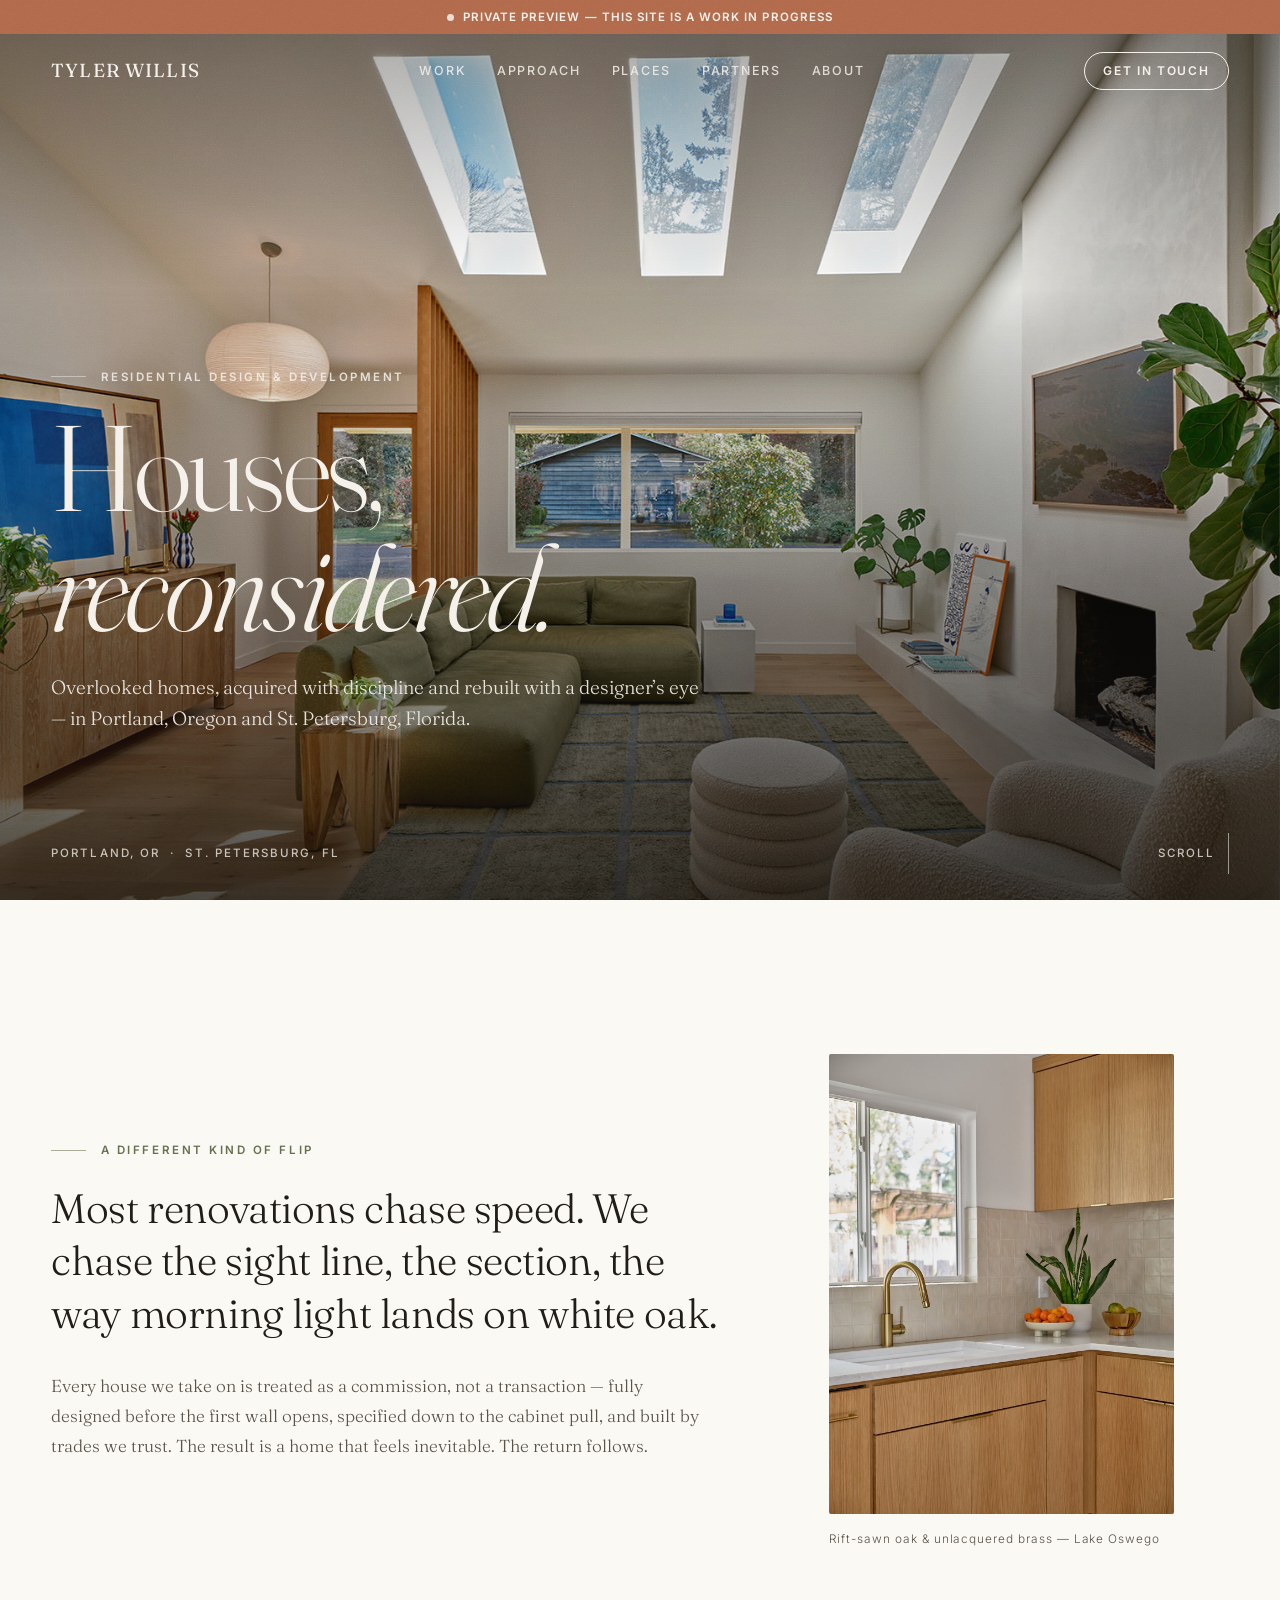
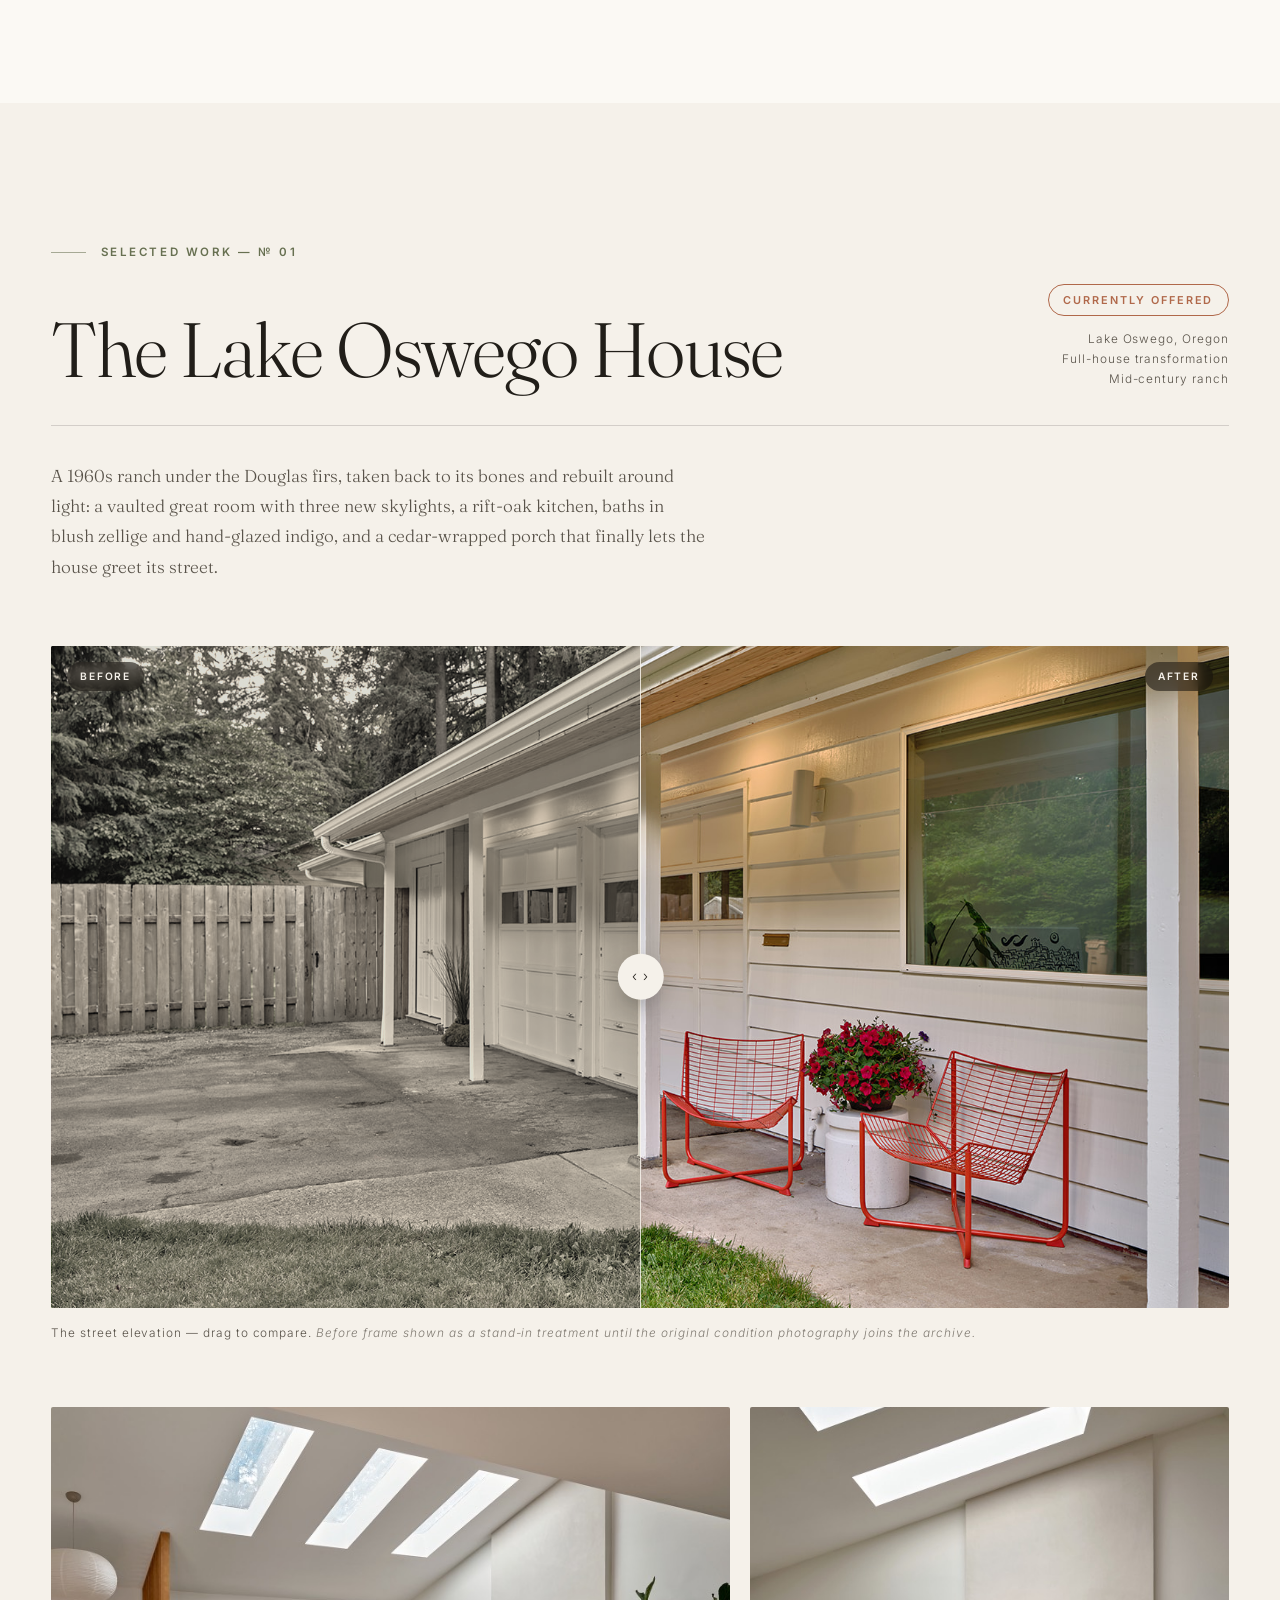
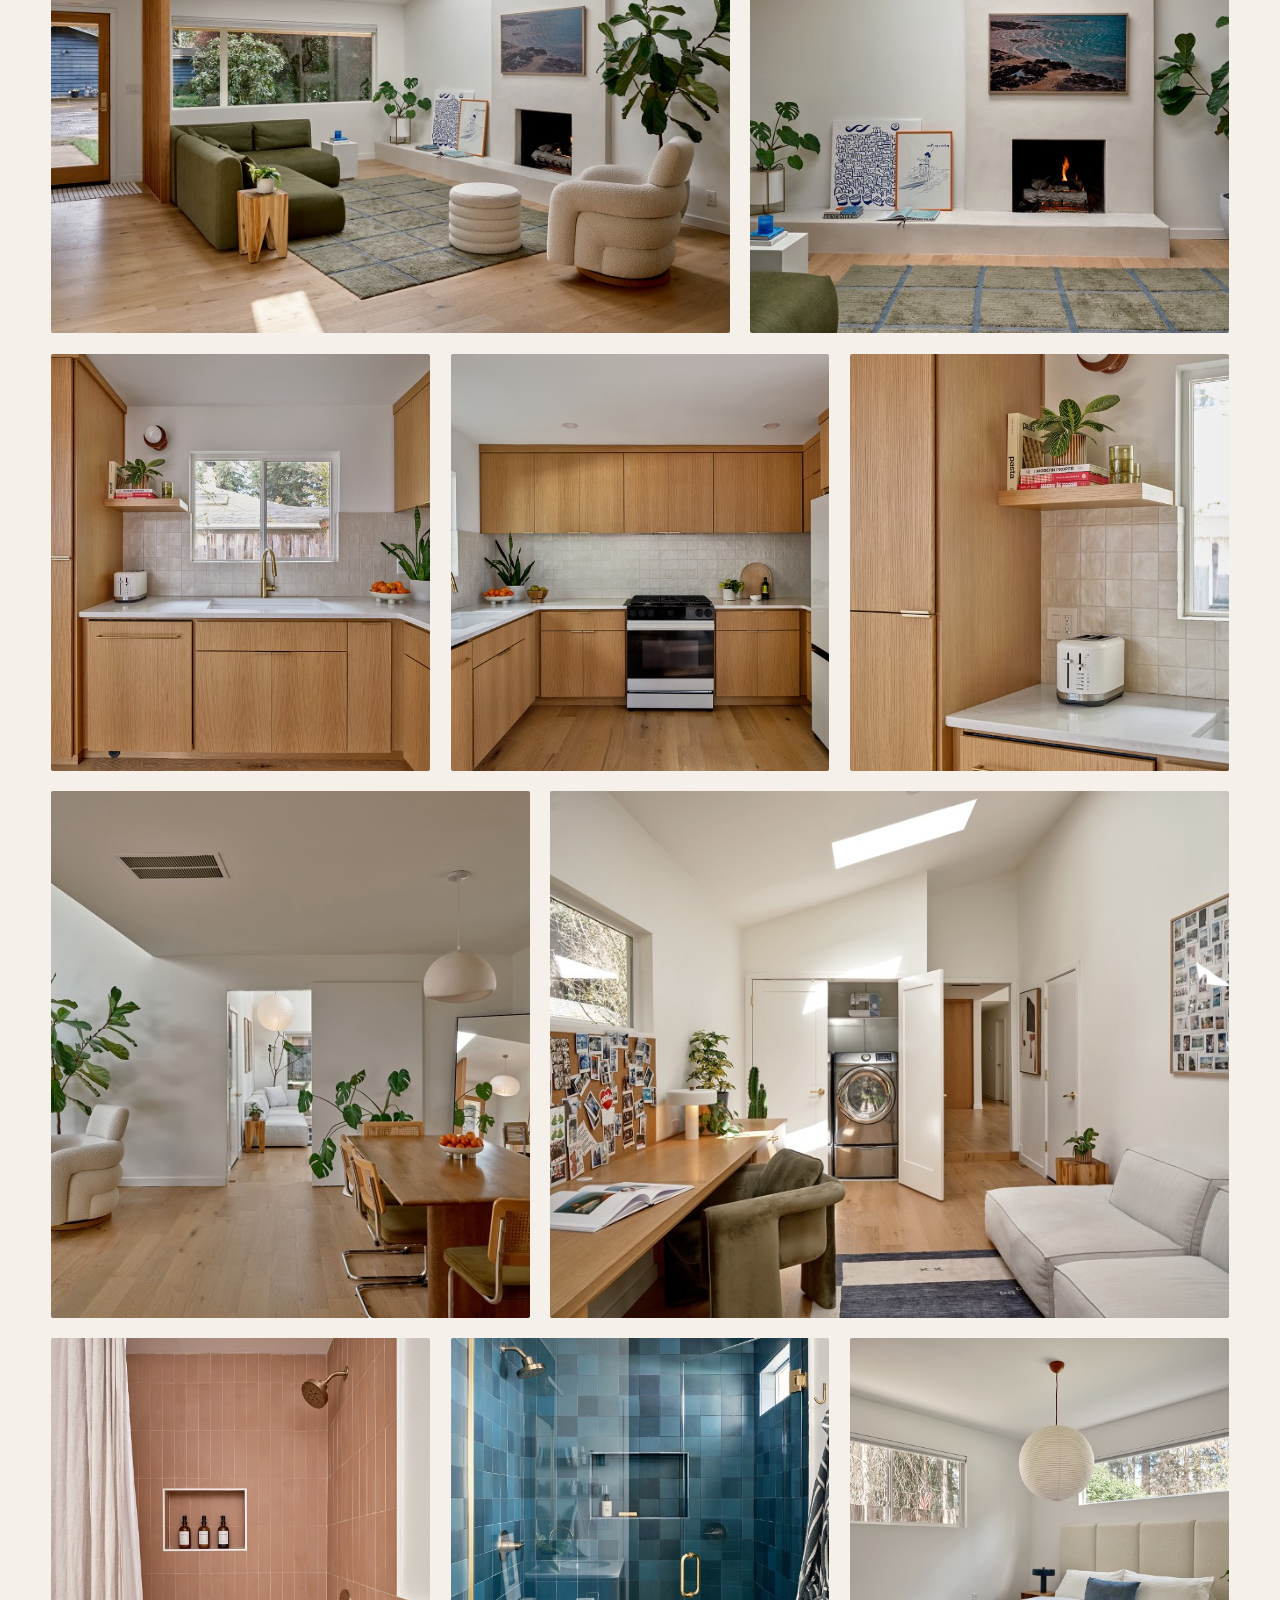
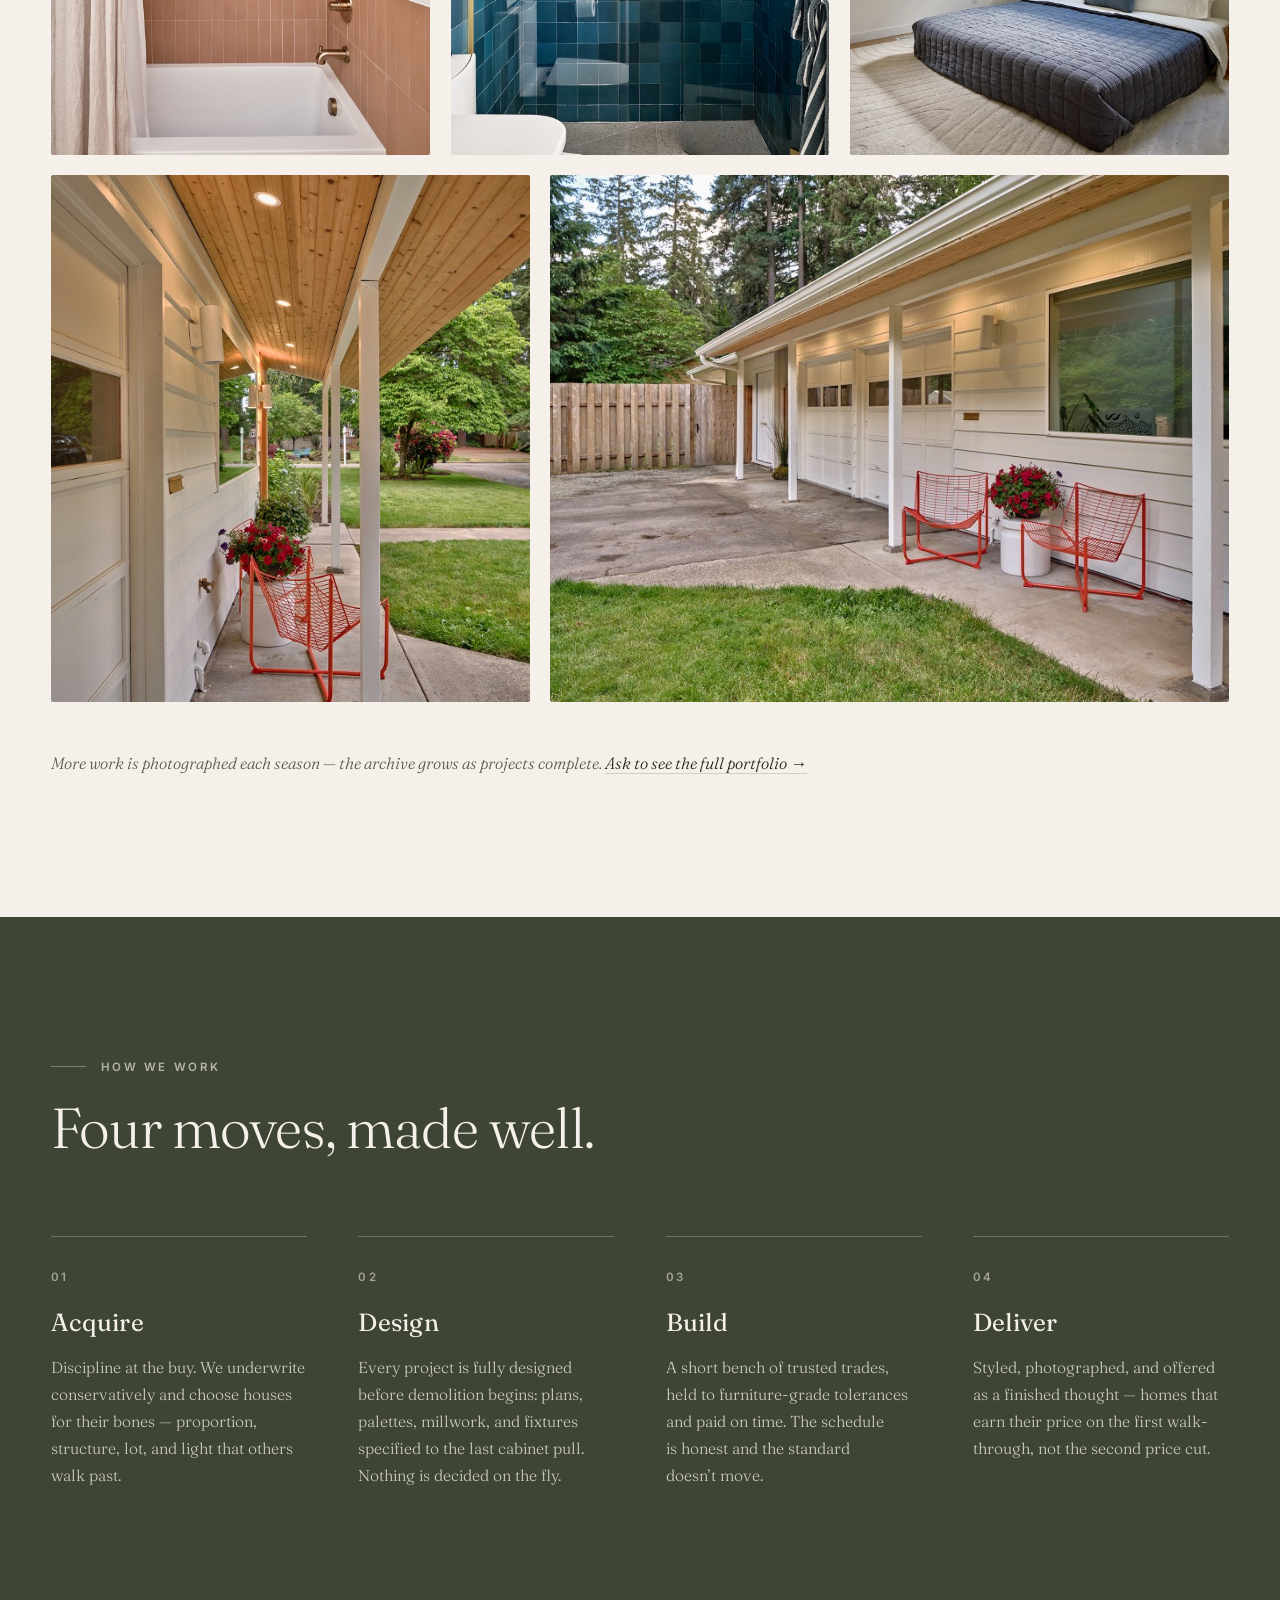
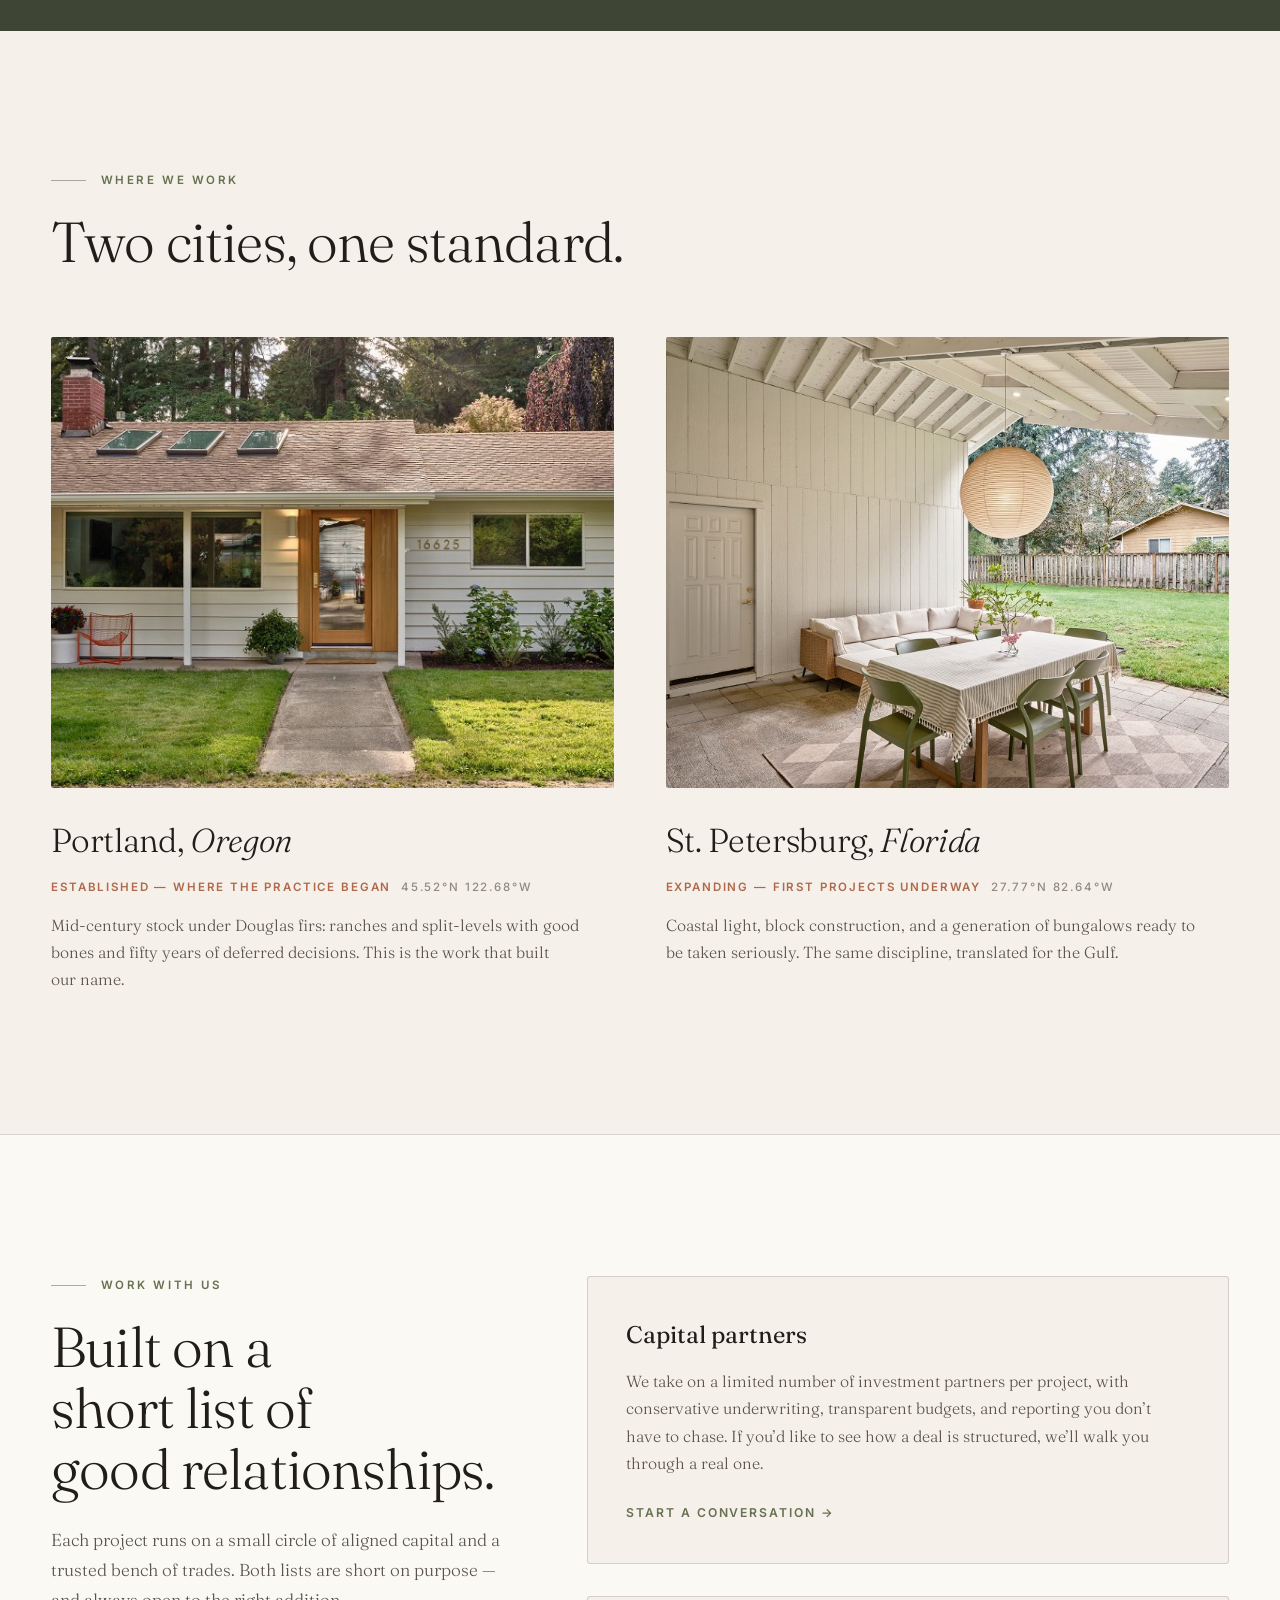
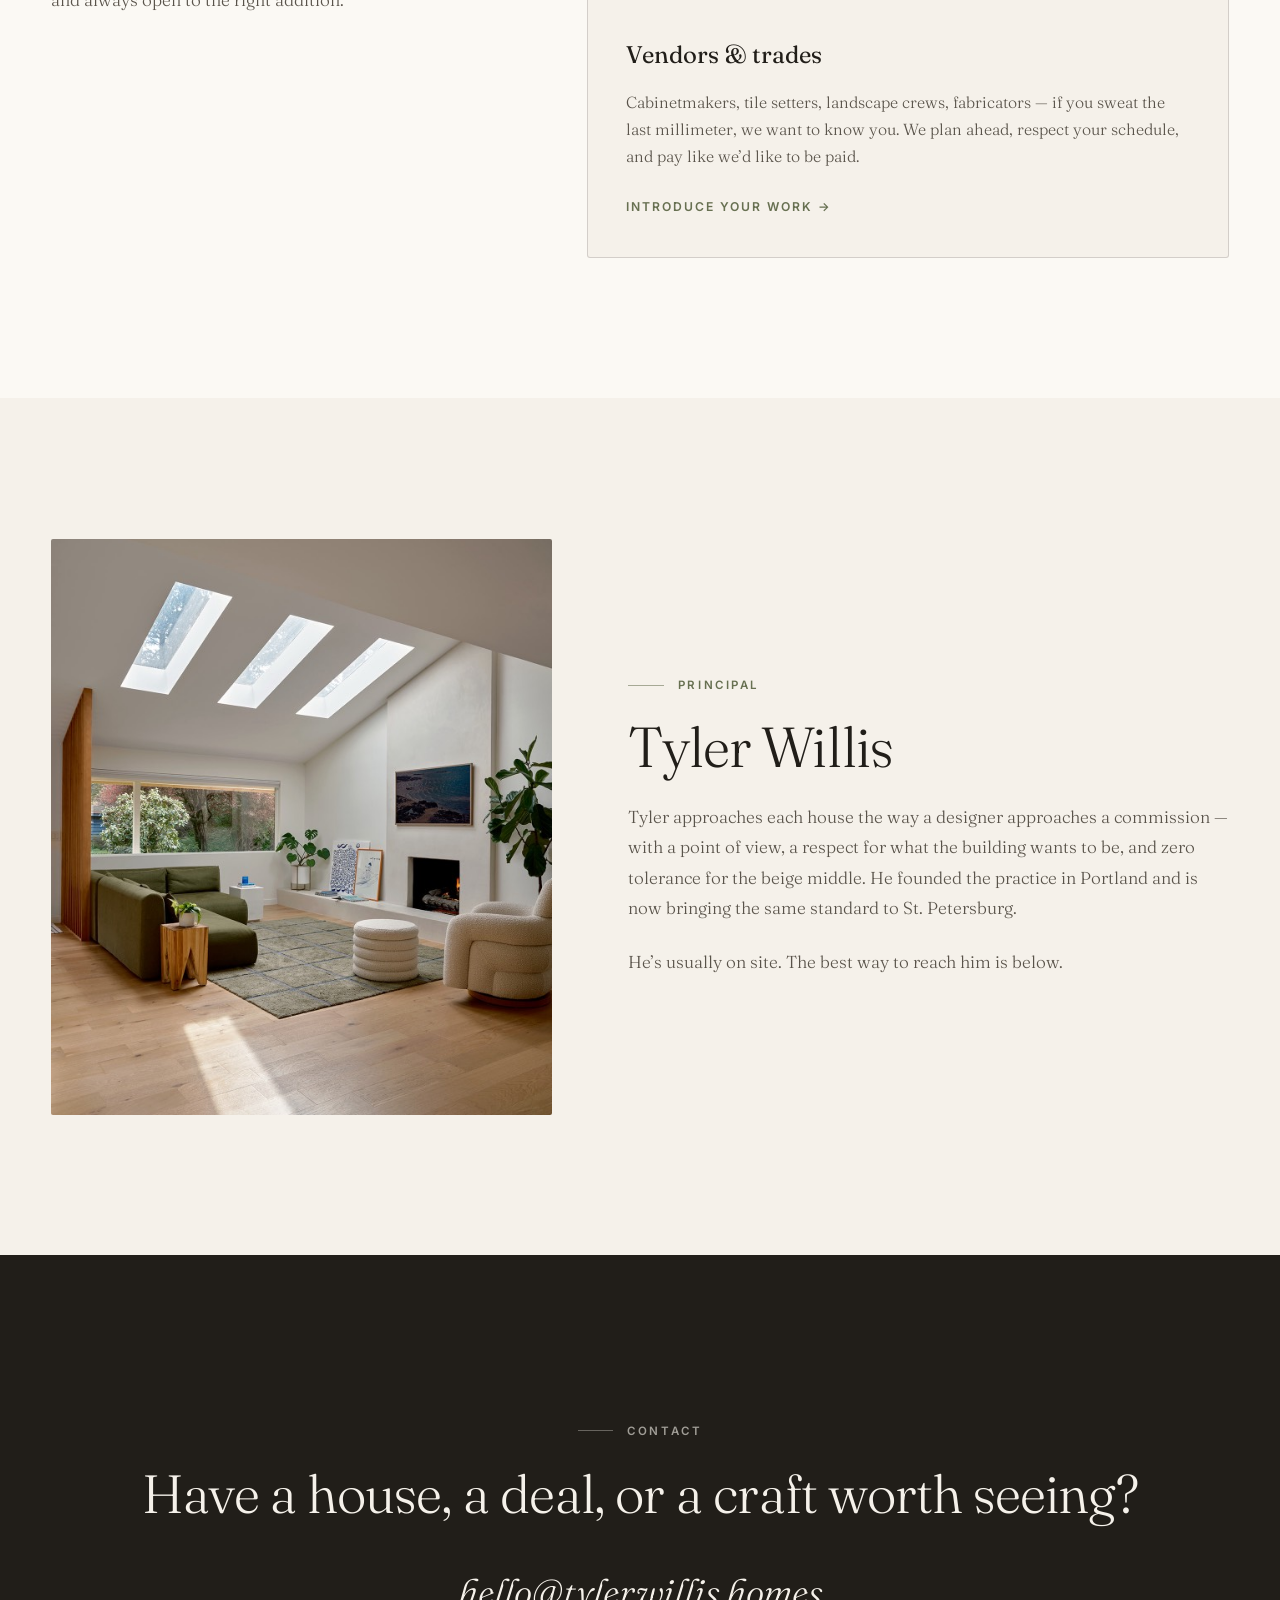
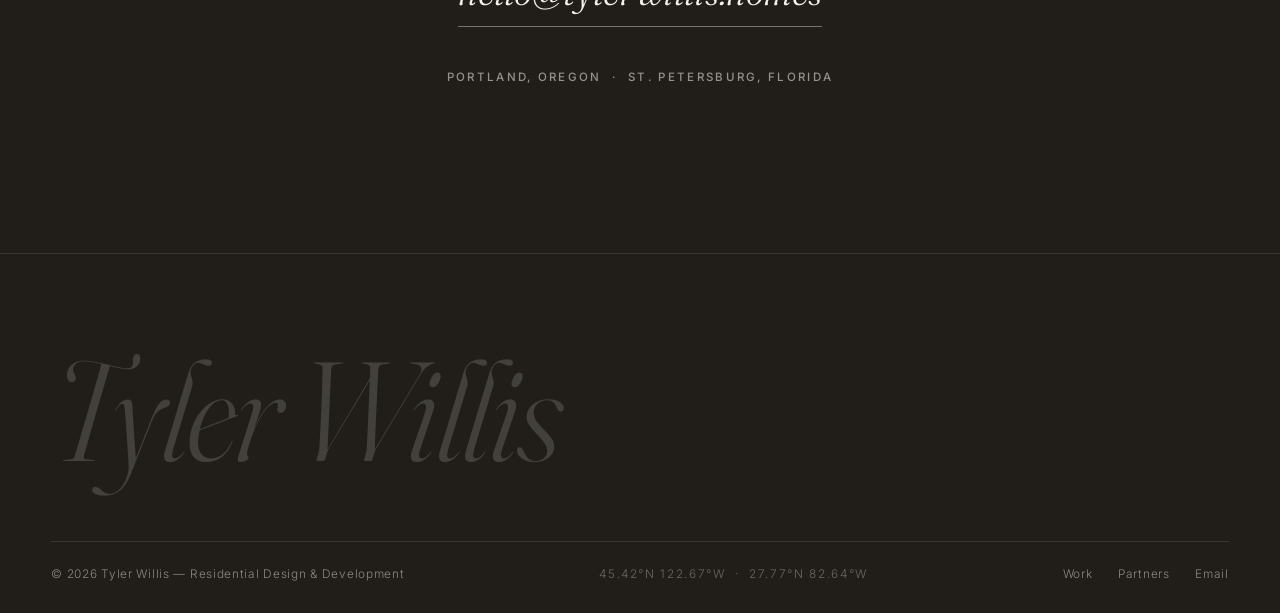
==== index.html @ f2b6f691 "Add work-in-progress ribbon to the top of the site - Slim fixed ribbon in the site's terracotta/crea" ====
<!doctype html>
<html lang="en">
<head>
<meta charset="utf-8">
<meta name="viewport" content="width=device-width, initial-scale=1">
<!-- Work in progress: keep this site out of search engines until launch. Remove this line to allow indexing. -->
<meta name="robots" content="noindex, nofollow">
<title>Tyler Willis — Residential Design &amp; Development · Portland &amp; St. Petersburg</title>
<meta name="description" content="Tyler Willis acquires overlooked houses and returns them to the market as considered, design-led homes. Portland, Oregon and St. Petersburg, Florida.">
<meta property="og:title" content="Tyler Willis — Residential Design & Development">
<meta property="og:description" content="Design-led residential redevelopment in Portland, Oregon and St. Petersburg, Florida.">
<meta property="og:image" content="assets/img/web/living-skylights-1600.jpg">
<link rel="icon" type="image/svg+xml" href="assets/favicon.svg">
<link rel="preconnect" href="https://fonts.googleapis.com">
<link rel="preconnect" href="https://fonts.gstatic.com" crossorigin>
<link href="https://fonts.googleapis.com/css2?family=Fraunces:ital,opsz,wght@0,9..144,300;0,9..144,400;0,9..144,500;1,9..144,300;1,9..144,400&family=Inter:wght@400;500;600&display=swap" rel="stylesheet">
<link rel="stylesheet" href="css/styles.css">
<script type="application/ld+json">
{
  "@context": "https://schema.org",
  "@type": "ProfessionalService",
  "name": "Tyler Willis — Residential Design & Development",
  "description": "Design-led residential redevelopment. Overlooked houses acquired with discipline and rebuilt with a designer’s eye.",
  "founder": { "@type": "Person", "name": "Tyler Willis" },
  "areaServed": [
    { "@type": "City", "name": "Portland", "address": { "@type": "PostalAddress", "addressRegion": "OR" } },
    { "@type": "City", "name": "St. Petersburg", "address": { "@type": "PostalAddress", "addressRegion": "FL" } }
  ]
}
</script>
</head>
<body>

<!-- Work-in-progress ribbon. Remove this <div> (and the .wip-bar rules in css/styles.css) at launch. -->
<div class="wip-bar" role="status">
  <span class="wip-dot" aria-hidden="true"></span>
  <span>Private preview — this site is a work in progress</span>
</div>

<header class="nav" id="nav">
  <a class="nav-brand" href="#top">Tyler&nbsp;Willis</a>
  <nav class="nav-links" aria-label="Primary">
    <a href="#work">Work</a>
    <a href="#approach">Approach</a>
    <a href="#places">Places</a>
    <a href="#partners">Partners</a>
    <a href="#about">About</a>
  </nav>
  <a class="nav-cta" href="#contact">Get in touch</a>
</header>

<main id="top">

  <!-- ============ HERO ============ -->
  <section class="hero">
    <img class="hero-img" src="assets/img/web/living-skylights-1600.jpg" alt="Sunlit living room with vaulted ceiling, three skylights and an olive sectional — the Lake Oswego House" fetchpriority="high">
    <div class="hero-scrim"></div>
    <div class="hero-content">
      <p class="kicker light">Residential design &amp; development</p>
      <h1>Houses,<br><em>reconsidered.</em></h1>
      <p class="hero-sub">Overlooked homes, acquired with discipline and rebuilt with a designer’s eye — in Portland, Oregon and St.&nbsp;Petersburg, Florida.</p>
    </div>
    <div class="hero-foot">
      <span>Portland, OR&nbsp;&nbsp;·&nbsp;&nbsp;St. Petersburg, FL</span>
      <a class="scroll-cue" href="#manifesto" aria-label="Scroll to introduction">Scroll<span class="cue-line" aria-hidden="true"></span></a>
    </div>
  </section>

  <!-- ============ MANIFESTO ============ -->
  <section class="manifesto" id="manifesto">
    <div class="manifesto-grid">
      <div class="manifesto-copy reveal">
        <p class="kicker">A different kind of flip</p>
        <h2 class="statement">Most renovations chase speed. We chase the sight&nbsp;line, the section, the way morning light lands on white&nbsp;oak.</h2>
        <p class="body-copy">Every house we take on is treated as a commission, not a transaction — fully designed before the first wall opens, specified down to the cabinet pull, and built by trades we trust. The result is a home that feels inevitable. The return follows.</p>
      </div>
      <figure class="manifesto-fig reveal delay-1">
        <img src="assets/img/web/kitchen-faucet-800.jpg"
             srcset="assets/img/web/kitchen-faucet-800.jpg 800w, assets/img/web/kitchen-faucet-1600.jpg 1200w"
             sizes="(max-width: 760px) 92vw, 36vw"
             alt="Brushed brass faucet over a quartz sink, rift-sawn white oak cabinetry" loading="lazy">
        <figcaption>Rift-sawn oak &amp; unlacquered brass — Lake Oswego</figcaption>
      </figure>
    </div>
  </section>

  <!-- ============ FEATURED WORK ============ -->
  <section class="work" id="work">
    <div class="work-head reveal">
      <p class="kicker">Selected work — №&nbsp;01</p>
      <div class="work-title-row">
        <h2 class="work-title">The Lake&nbsp;Oswego House</h2>
        <div class="work-meta">
          <span class="badge">Currently offered</span>
          <p>Lake Oswego, Oregon<br>Full-house transformation<br>Mid-century ranch</p>
        </div>
      </div>
      <p class="work-intro body-copy">A 1960s ranch under the Douglas firs, taken back to its bones and rebuilt around light: a vaulted great room with three new skylights, a rift-oak kitchen, baths in blush zellige and hand-glazed indigo, and a cedar-wrapped porch that finally lets the house greet its street.</p>
    </div>

    <!-- Before / after -->
    <figure class="ba ba-placeholder reveal" id="transformation">
      <div class="ba-frame" role="slider" tabindex="0" aria-label="Before and after comparison — drag or use arrow keys" aria-valuemin="0" aria-valuemax="100" aria-valuenow="50">
        <img class="ba-after" src="assets/img/web/exterior-porch-1600.jpg" alt="After: renovated street elevation with deep porch, cedar entry and new landscaping" width="1600" height="1200" loading="lazy">
        <div class="ba-before">
          <img src="assets/img/web/exterior-porch-1600.jpg" alt="Before: original condition of the same elevation (placeholder treatment)" width="1600" height="1200" loading="lazy">
        </div>
        <span class="ba-tag ba-tag-before" aria-hidden="true">Before</span>
        <span class="ba-tag ba-tag-after" aria-hidden="true">After</span>
        <div class="ba-handle" aria-hidden="true"><span class="ba-knob">‹&nbsp;›</span></div>
      </div>
      <figcaption class="ba-cap">The street elevation — drag to compare. <em>Before frame shown as a stand-in treatment until the original condition photography joins the archive.</em></figcaption>
    </figure>

    <div class="gallery">
      <figure class="g-item span-7 reveal" data-full="assets/img/web/living-entry-1600.jpg">
        <img src="assets/img/web/living-entry-800.jpg" srcset="assets/img/web/living-entry-800.jpg 800w, assets/img/web/living-entry-1600.jpg 1600w" sizes="(max-width:760px) 92vw, 58vw" alt="Great room with vaulted skylit ceiling, olive sectional and wood-slat partition" loading="lazy">
        <figcaption>Great room — three skylights cut into the south slope</figcaption>
      </figure>
      <figure class="g-item span-5 reveal delay-1" data-full="assets/img/web/fireplace-1600.jpg">
        <img src="assets/img/web/fireplace-800.jpg" srcset="assets/img/web/fireplace-800.jpg 800w, assets/img/web/fireplace-1600.jpg 1600w" sizes="(max-width:760px) 92vw, 40vw" alt="Minimal plaster fireplace with a lit fire beneath twin skylights" loading="lazy">
        <figcaption>Plaster fireplace, honed &amp; lime-washed</figcaption>
      </figure>
      <figure class="g-item span-4 reveal" data-full="assets/img/web/kitchen-window-1600.jpg">
        <img src="assets/img/web/kitchen-window-800.jpg" srcset="assets/img/web/kitchen-window-800.jpg 800w, assets/img/web/kitchen-window-1600.jpg 1600w" sizes="(max-width:760px) 92vw, 32vw" alt="Kitchen sink window with handmade ceramic tile backsplash" loading="lazy">
        <figcaption>Handmade ceramic backsplash at the sink</figcaption>
      </figure>
      <figure class="g-item span-4 reveal delay-1" data-full="assets/img/web/kitchen-wide-1600.jpg">
        <img src="assets/img/web/kitchen-wide-800.jpg" srcset="assets/img/web/kitchen-wide-800.jpg 800w, assets/img/web/kitchen-wide-1600.jpg 1600w" sizes="(max-width:760px) 92vw, 32vw" alt="White-oak kitchen with integrated appliances" loading="lazy">
        <figcaption>Rift-sawn white oak, integrated appliances</figcaption>
      </figure>
      <figure class="g-item span-4 reveal delay-2" data-full="assets/img/web/kitchen-shelf-1600.jpg">
        <img src="assets/img/web/kitchen-shelf-800.jpg" srcset="assets/img/web/kitchen-shelf-800.jpg 800w, assets/img/web/kitchen-shelf-1600.jpg 1600w" sizes="(max-width:760px) 92vw, 32vw" alt="Open oak shelf styled with ceramics and greenery" loading="lazy">
        <figcaption>Open shelving, styled for the offer</figcaption>
      </figure>
      <figure class="g-item span-5 reveal" data-full="assets/img/web/dining-1600.jpg">
        <img src="assets/img/web/dining-800.jpg" srcset="assets/img/web/dining-800.jpg 800w, assets/img/web/dining-1600.jpg 1600w" sizes="(max-width:760px) 92vw, 40vw" alt="Dining area in warm oak beside a picture window" loading="lazy">
        <figcaption>Dining room in warm oak</figcaption>
      </figure>
      <figure class="g-item span-7 reveal delay-1" data-full="assets/img/web/living-credenza-1600.jpg">
        <img src="assets/img/web/living-credenza-800.jpg" srcset="assets/img/web/living-credenza-800.jpg 800w, assets/img/web/living-credenza-1600.jpg 1600w" sizes="(max-width:760px) 92vw, 58vw" alt="Living room with oak credenza, paper lantern and skylights" loading="lazy">
        <figcaption>Living room, looking toward the entry</figcaption>
      </figure>
      <figure class="g-item span-4 reveal" data-full="assets/img/web/bath-terracotta-1600.jpg">
        <img src="assets/img/web/bath-terracotta-800.jpg" srcset="assets/img/web/bath-terracotta-800.jpg 800w, assets/img/web/bath-terracotta-1600.jpg 1600w" sizes="(max-width:760px) 92vw, 32vw" alt="Bathroom in blush terracotta zellige with a recessed niche" loading="lazy">
        <figcaption>Primary bath — blush zellige</figcaption>
      </figure>
      <figure class="g-item span-4 reveal delay-1" data-full="assets/img/web/shower-indigo-1600.jpg">
        <img src="assets/img/web/shower-indigo-800.jpg" srcset="assets/img/web/shower-indigo-800.jpg 800w, assets/img/web/shower-indigo-1600.jpg 1600w" sizes="(max-width:760px) 92vw, 32vw" alt="Walk-in shower in hand-glazed indigo tile with brass fittings" loading="lazy">
        <figcaption>Guest bath — hand-glazed indigo, brass fittings</figcaption>
      </figure>
      <figure class="g-item span-4 reveal delay-2" data-full="assets/img/web/bedroom-1600.jpg">
        <img src="assets/img/web/bedroom-800.jpg" srcset="assets/img/web/bedroom-800.jpg 800w, assets/img/web/bedroom-1600.jpg 1600w" sizes="(max-width:760px) 92vw, 32vw" alt="Calm primary bedroom with low platform bed" loading="lazy">
        <figcaption>Primary bedroom</figcaption>
      </figure>
      <figure class="g-item span-5 reveal" data-full="assets/img/web/porch-cedar-1600.jpg">
        <img src="assets/img/web/porch-cedar-800.jpg" srcset="assets/img/web/porch-cedar-800.jpg 800w, assets/img/web/porch-cedar-1600.jpg 1600w" sizes="(max-width:760px) 92vw, 40vw" alt="Cedar-clad porch ceiling at the entry" loading="lazy">
        <figcaption>Cedar-wrapped entry porch</figcaption>
      </figure>
      <figure class="g-item span-7 reveal delay-1" data-full="assets/img/web/exterior-porch-1600.jpg">
        <img src="assets/img/web/exterior-porch-800.jpg" srcset="assets/img/web/exterior-porch-800.jpg 800w, assets/img/web/exterior-porch-1600.jpg 1600w" sizes="(max-width:760px) 92vw, 58vw" alt="Renovated ranch exterior with deep porch and new landscaping" loading="lazy">
        <figcaption>The street elevation, finished</figcaption>
      </figure>
    </div>

    <p class="work-foot reveal">More work is photographed each season — the archive grows as projects complete. <a href="#contact">Ask to see the full portfolio&nbsp;→</a></p>
  </section>

  <!-- ============ APPROACH ============ -->
  <section class="approach" id="approach">
    <div class="approach-inner">
      <p class="kicker light reveal">How we work</p>
      <h2 class="section-title light reveal">Four moves, made&nbsp;well.</h2>
      <ol class="steps">
        <li class="reveal">
          <span class="step-no">01</span>
          <h3>Acquire</h3>
          <p>Discipline at the buy. We underwrite conservatively and choose houses for their bones — proportion, structure, lot, and light that others walk past.</p>
        </li>
        <li class="reveal delay-1">
          <span class="step-no">02</span>
          <h3>Design</h3>
          <p>Every project is fully designed before demolition begins: plans, palettes, millwork, and fixtures specified to the last cabinet pull. Nothing is decided on the fly.</p>
        </li>
        <li class="reveal delay-2">
          <span class="step-no">03</span>
          <h3>Build</h3>
          <p>A short bench of trusted trades, held to furniture-grade tolerances and paid on time. The schedule is honest and the standard doesn’t move.</p>
        </li>
        <li class="reveal delay-3">
          <span class="step-no">04</span>
          <h3>Deliver</h3>
          <p>Styled, photographed, and offered as a finished thought — homes that earn their price on the first walk-through, not the second price cut.</p>
        </li>
      </ol>
    </div>
  </section>

  <!-- ============ PLACES ============ -->
  <section class="places" id="places">
    <p class="kicker reveal">Where we work</p>
    <h2 class="section-title reveal">Two cities, one&nbsp;standard.</h2>
    <div class="places-grid">
      <article class="place reveal">
        <figure class="place-fig" data-full="assets/img/web/exterior-front-1600.jpg">
          <img src="assets/img/web/exterior-front-800.jpg" srcset="assets/img/web/exterior-front-800.jpg 800w, assets/img/web/exterior-front-1600.jpg 1600w" sizes="(max-width:760px) 92vw, 44vw" alt="Mid-century ranch under tall Douglas firs, Lake Oswego" loading="lazy">
        </figure>
        <div class="place-body">
          <h3>Portland, <em>Oregon</em></h3>
          <p class="place-tag">Established — where the practice began&nbsp;&nbsp;<span class="coords">45.52°N&nbsp;122.68°W</span></p>
          <p>Mid-century stock under Douglas firs: ranches and split-levels with good bones and fifty years of deferred decisions. This is the work that built our name.</p>
        </div>
      </article>
      <article class="place reveal delay-1">
        <figure class="place-fig" data-full="assets/img/web/patio-1600.jpg">
          <img src="assets/img/web/patio-800.jpg" srcset="assets/img/web/patio-800.jpg 800w, assets/img/web/patio-1600.jpg 1600w" sizes="(max-width:760px) 92vw, 44vw" alt="Covered outdoor dining patio with paper globe pendant" loading="lazy">
        </figure>
        <div class="place-body">
          <h3>St. Petersburg, <em>Florida</em></h3>
          <p class="place-tag">Expanding — first projects underway&nbsp;&nbsp;<span class="coords">27.77°N&nbsp;82.64°W</span></p>
          <p>Coastal light, block construction, and a generation of bungalows ready to be taken seriously. The same discipline, translated for the Gulf.</p>
        </div>
      </article>
    </div>
  </section>

  <!-- ============ PARTNERS ============ -->
  <section class="partners" id="partners">
    <div class="partners-grid">
      <div class="partners-intro reveal">
        <p class="kicker">Work with us</p>
        <h2 class="section-title">Built on a short list of good&nbsp;relationships.</h2>
        <p class="body-copy">Each project runs on a small circle of aligned capital and a trusted bench of trades. Both lists are short on purpose — and always open to the right addition.</p>
      </div>
      <div class="partner-cards">
        <article class="p-card reveal delay-1">
          <h3>Capital partners</h3>
          <p>We take on a limited number of investment partners per project, with conservative underwriting, transparent budgets, and reporting you don’t have to chase. If you’d like to see how a deal is structured, we’ll walk you through a real one.</p>
          <a class="text-cta" href="#contact">Start a conversation <span class="arrow">→</span></a>
        </article>
        <article class="p-card reveal delay-2">
          <h3>Vendors &amp; trades</h3>
          <p>Cabinetmakers, tile setters, landscape crews, fabricators — if you sweat the last millimeter, we want to know you. We plan ahead, respect your schedule, and pay like we’d like to be paid.</p>
          <a class="text-cta" href="#contact">Introduce your work <span class="arrow">→</span></a>
        </article>
      </div>
    </div>
  </section>

  <!-- ============ ABOUT ============ -->
  <section class="about" id="about">
    <div class="about-grid">
      <figure class="about-fig reveal" data-full="assets/img/web/living-corner-1600.jpg">
        <img src="assets/img/web/living-corner-800.jpg" srcset="assets/img/web/living-corner-800.jpg 800w, assets/img/web/living-corner-1600.jpg 1600w" sizes="(max-width:760px) 92vw, 40vw" alt="Sunlit corner of the great room with wood-slat partition" loading="lazy">
      </figure>
      <div class="about-copy reveal delay-1">
        <p class="kicker">Principal</p>
        <h2 class="section-title">Tyler&nbsp;Willis</h2>
        <p class="body-copy">Tyler approaches each house the way a designer approaches a commission — with a point of view, a respect for what the building wants to be, and zero tolerance for the beige middle. He founded the practice in Portland and is now bringing the same standard to St.&nbsp;Petersburg.</p>
        <p class="body-copy">He’s usually on site. The best way to reach him is below.</p>
      </div>
    </div>
  </section>

  <!-- ============ CONTACT ============ -->
  <section class="contact" id="contact">
    <p class="kicker light reveal">Contact</p>
    <h2 class="contact-line reveal">Have a house, a deal, or a craft worth&nbsp;seeing?</h2>
    <a class="contact-mail reveal delay-1" href="mailto:hello@tylerwillis.homes">hello@tylerwillis.homes</a>
    <p class="contact-note reveal delay-2">Portland, Oregon&nbsp;&nbsp;·&nbsp;&nbsp;St. Petersburg, Florida</p>
  </section>

</main>

<footer class="footer">
  <p class="footer-mark" aria-hidden="true">Tyler&nbsp;Willis</p>
  <div class="footer-row">
    <span>© 2026 Tyler Willis — Residential Design &amp; Development</span>
    <span class="footer-coords">45.42°N&nbsp;122.67°W&nbsp;&nbsp;·&nbsp;&nbsp;27.77°N&nbsp;82.64°W</span>
    <span class="footer-links">
      <a href="#work">Work</a>
      <a href="#partners">Partners</a>
      <a href="mailto:hello@tylerwillis.homes">Email</a>
    </span>
  </div>
</footer>

<!-- Lightbox -->
<div class="lightbox" id="lightbox" aria-hidden="true" role="dialog" aria-label="Photo viewer">
  <button class="lb-close" aria-label="Close">×</button>
  <button class="lb-prev" aria-label="Previous photo">←</button>
  <img class="lb-img" alt="">
  <button class="lb-next" aria-label="Next photo">→</button>
</div>

<script src="js/main.js"></script>
</body>
</html>
---- css/styles.css ----
/* ============================================================
   Tyler Willis — Residential Design & Development
   ============================================================ */

:root {
  --cream: #f5f1ea;
  --paper: #fbf9f4;
  --ink: #211e19;
  --ink-2: #59534a;
  --olive: #677051;
  --olive-deep: #3f4534;
  --terracotta: #b0684a;
  --line: rgba(33, 30, 25, 0.16);
  --line-light: rgba(245, 241, 234, 0.25);
  --serif: "Fraunces", "Georgia", serif;
  --sans: "Inter", -apple-system, "Helvetica Neue", sans-serif;
  --pad: clamp(1.25rem, 4vw, 4rem);
  --ease: cubic-bezier(0.22, 1, 0.36, 1);
}

* { box-sizing: border-box; margin: 0; padding: 0; }

html { scroll-behavior: smooth; }

section[id] { scroll-margin-top: 4.5rem; }

body {
  background: var(--cream);
  color: var(--ink);
  font-family: var(--serif);
  font-weight: 300;
  line-height: 1.6;
  -webkit-font-smoothing: antialiased;
  text-rendering: optimizeLegibility;
}

/* film grain — unifies photography and kills flat digital surfaces */
body::after {
  content: "";
  position: fixed;
  inset: 0;
  z-index: 90;
  pointer-events: none;
  opacity: 0.16;
  mix-blend-mode: overlay;
  background-image: url("data:image/svg+xml,%3Csvg xmlns='http://www.w3.org/2000/svg' width='160' height='160'%3E%3Cfilter id='n'%3E%3CfeTurbulence type='fractalNoise' baseFrequency='0.9' numOctaves='2' stitchTiles='stitch'/%3E%3CfeColorMatrix type='saturate' values='0'/%3E%3C/filter%3E%3Crect width='100%25' height='100%25' filter='url(%23n)'/%3E%3C/svg%3E");
  background-size: 160px 160px;
}

h1, h2, h3 { text-wrap: balance; }
p { text-wrap: pretty; }

img { display: block; max-width: 100%; }

a { color: inherit; text-decoration: none; }

::selection { background: var(--olive); color: var(--cream); }

:focus-visible { outline: 2px solid var(--terracotta); outline-offset: 3px; }

/* ---------- shared type ---------- */

.kicker {
  display: flex;
  align-items: center;
  gap: 0.9rem;
  font-family: var(--sans);
  font-size: 0.72rem;
  font-weight: 600;
  letter-spacing: 0.22em;
  text-transform: uppercase;
  color: var(--olive);
  margin-bottom: 1.4rem;
}
.kicker::before {
  content: "";
  width: 2.2rem;
  height: 1px;
  background: currentColor;
  opacity: 0.55;
  flex: none;
}
.kicker.light { color: rgba(245, 241, 234, 0.85); }
.contact .kicker { justify-content: center; }

.section-title {
  font-family: var(--serif);
  font-weight: 300;
  font-size: clamp(2.1rem, 4.4vw, 3.6rem);
  line-height: 1.08;
  letter-spacing: -0.015em;
  max-width: 18em;
}
.section-title.light { color: var(--cream); }

.body-copy {
  font-size: clamp(1.04rem, 1.35vw, 1.18rem);
  line-height: 1.75;
  color: var(--ink-2);
  max-width: 38em;
}

.arrow { display: inline-block; transition: transform 0.35s var(--ease); }

/* ---------- nav ---------- */

.nav {
  position: fixed;
  inset: 0 0 auto 0;
  z-index: 60;
  display: flex;
  align-items: center;
  justify-content: space-between;
  gap: 2rem;
  padding: 1.1rem var(--pad);
  color: var(--cream);
  transition: background 0.45s var(--ease), color 0.45s var(--ease),
    box-shadow 0.45s var(--ease), padding 0.45s var(--ease);
}
.nav.scrolled {
  background: rgba(251, 249, 244, 0.92);
  -webkit-backdrop-filter: blur(14px);
  backdrop-filter: blur(14px);
  color: var(--ink);
  padding-top: 0.8rem;
  padding-bottom: 0.8rem;
  box-shadow: 0 1px 0 var(--line);
}

.nav-brand {
  font-family: var(--serif);
  font-size: 1.18rem;
  font-weight: 400;
  letter-spacing: 0.06em;
  text-transform: uppercase;
  white-space: nowrap;
}

.nav-links {
  display: flex;
  gap: clamp(1rem, 2.4vw, 2.2rem);
  font-family: var(--sans);
  font-size: 0.78rem;
  font-weight: 500;
  letter-spacing: 0.14em;
  text-transform: uppercase;
}
.nav-links a { position: relative; padding: 0.3rem 0; opacity: 0.85; transition: opacity 0.3s; }
.nav-links a::after {
  content: "";
  position: absolute;
  left: 0; right: 100%; bottom: 0;
  height: 1px;
  background: currentColor;
  transition: right 0.35s var(--ease);
}
.nav-links a:hover { opacity: 1; }
.nav-links a:hover::after, .nav-links a.active::after { right: 0; }
.nav-links a.active { opacity: 1; }

.nav-cta {
  font-family: var(--sans);
  font-size: 0.75rem;
  font-weight: 600;
  letter-spacing: 0.14em;
  text-transform: uppercase;
  border: 1px solid currentColor;
  padding: 0.55rem 1.15rem;
  border-radius: 999px;
  white-space: nowrap;
  transition: background 0.35s var(--ease), color 0.35s var(--ease), border-color 0.35s;
}
.nav-cta:hover { background: var(--olive); border-color: var(--olive); color: var(--cream); }

/* ---------- hero ---------- */

.hero {
  position: relative;
  min-height: 100svh;
  display: flex;
  flex-direction: column;
  justify-content: flex-end;
  overflow: hidden;
}
.hero-img {
  position: absolute;
  inset: 0 0 auto 0;
  width: 100%;
  height: 112%;
  object-fit: cover;
  object-position: top;
  animation: heroIn 2.2s var(--ease) both;
  will-change: transform;
}
@keyframes heroIn {
  from { transform: scale(1.07); }
  to { transform: scale(1); }
}
.hero-scrim {
  position: absolute;
  inset: 0;
  background:
    linear-gradient(to bottom, rgba(20, 18, 14, 0.42) 0%, rgba(20, 18, 14, 0) 32%),
    linear-gradient(to top, rgba(20, 18, 14, 0.78) 0%, rgba(20, 18, 14, 0.28) 42%, rgba(20, 18, 14, 0) 68%);
}
.hero-content {
  position: relative;
  z-index: 2;
  color: var(--cream);
  padding: 0 var(--pad) clamp(5rem, 11vh, 8rem);
  animation: riseIn 1.4s 0.25s var(--ease) both;
}
.hero-content h1 {
  font-weight: 300;
  font-size: clamp(3.2rem, 9.5vw, 8rem);
  line-height: 0.98;
  letter-spacing: -0.028em;
  margin: 0 0 1.6rem;
}
.hero-content h1 em { font-style: italic; font-weight: 300; }
.hero-sub {
  font-size: clamp(1.05rem, 1.5vw, 1.3rem);
  line-height: 1.6;
  max-width: 34em;
  color: rgba(245, 241, 234, 0.92);
}
.hero-foot {
  position: relative;
  z-index: 2;
  display: flex;
  justify-content: space-between;
  align-items: center;
  padding: 0 var(--pad) 1.6rem;
  color: rgba(245, 241, 234, 0.75);
  font-family: var(--sans);
  font-size: 0.72rem;
  font-weight: 500;
  letter-spacing: 0.18em;
  text-transform: uppercase;
  animation: riseIn 1.4s 0.5s var(--ease) both;
}
.scroll-cue { display: inline-flex; align-items: center; gap: 0.8rem; }
.cue-line {
  display: inline-block;
  width: 1px;
  height: 2.6rem;
  background: rgba(245, 241, 234, 0.55);
  overflow: hidden;
  position: relative;
}
.cue-line::after {
  content: "";
  position: absolute;
  left: 0; top: -100%;
  width: 100%; height: 100%;
  background: var(--cream);
  animation: cueDrop 2.4s var(--ease) infinite;
}
@keyframes cueDrop {
  0% { top: -100%; }
  55% { top: 0; }
  100% { top: 110%; }
}

@keyframes riseIn {
  from { opacity: 0; transform: translateY(26px); }
  to { opacity: 1; transform: translateY(0); }
}

/* ---------- manifesto ---------- */

.manifesto { padding: clamp(5rem, 12vw, 10rem) var(--pad); background: var(--paper); }
.manifesto-grid {
  display: grid;
  grid-template-columns: minmax(0, 7fr) minmax(0, 4fr);
  gap: clamp(2.5rem, 6vw, 6rem);
  align-items: center;
  max-width: 1400px;
  margin: 0 auto;
}
.statement {
  font-weight: 300;
  font-size: clamp(1.7rem, 3.2vw, 2.7rem);
  line-height: 1.28;
  letter-spacing: -0.01em;
  margin-bottom: 2rem;
}
.manifesto-fig img { border-radius: 2px; }
.manifesto-fig figcaption,
.work-meta p {
  font-family: var(--sans);
  font-size: 0.74rem;
  letter-spacing: 0.08em;
  color: var(--ink-2);
  margin-top: 0.9rem;
  line-height: 1.7;
}

/* ---------- work ---------- */

.work { padding: clamp(5rem, 11vw, 9rem) var(--pad); }
.work-head { max-width: 1400px; margin: 0 auto clamp(2.5rem, 5vw, 4.5rem); }
.work-title-row {
  display: flex;
  flex-wrap: wrap;
  justify-content: space-between;
  align-items: flex-end;
  gap: 1.5rem 3rem;
  border-bottom: 1px solid var(--line);
  padding-bottom: 2.2rem;
  margin-bottom: 2.2rem;
}
.work-title {
  font-weight: 300;
  font-size: clamp(2.6rem, 6vw, 5rem);
  line-height: 1.02;
  letter-spacing: -0.02em;
}
.work-meta { text-align: right; }
.work-meta p { margin-top: 0.8rem; }
.badge {
  display: inline-block;
  font-family: var(--sans);
  font-size: 0.68rem;
  font-weight: 600;
  letter-spacing: 0.18em;
  text-transform: uppercase;
  color: var(--terracotta);
  border: 1px solid currentColor;
  border-radius: 999px;
  padding: 0.4rem 0.9rem;
}

.gallery {
  display: grid;
  grid-template-columns: repeat(12, 1fr);
  gap: clamp(0.8rem, 1.6vw, 1.5rem);
  max-width: 1400px;
  margin: 0 auto;
}
.g-item { position: relative; overflow: hidden; cursor: zoom-in; border-radius: 2px; }
.g-item figcaption {
  position: absolute;
  left: 0; right: 0; bottom: 0;
  z-index: 2;
  padding: 2.2rem 1.1rem 0.9rem;
  font-family: var(--sans);
  font-size: 0.7rem;
  font-weight: 500;
  letter-spacing: 0.13em;
  text-transform: uppercase;
  color: rgba(245, 241, 234, 0.95);
  background: linear-gradient(to top, rgba(20, 18, 14, 0.62), rgba(20, 18, 14, 0));
  opacity: 0;
  transform: translateY(8px);
  transition: opacity 0.5s var(--ease), transform 0.5s var(--ease);
}
.g-item:hover figcaption, .g-item:focus-visible figcaption { opacity: 1; transform: none; }
@media (hover: none) {
  .g-item figcaption { opacity: 1; transform: none; }
}
.g-item.span-7 { grid-column: span 7; }
.g-item.span-5 { grid-column: span 5; }
.g-item.span-4 { grid-column: span 4; }
.g-item img {
  width: 100%;
  height: 100%;
  object-fit: cover;
  aspect-ratio: 4 / 3;
  transition: transform 1s var(--ease);
}
.g-item.span-4 img, .g-item.span-5 img { aspect-ratio: 4 / 4.4; }
.g-item:hover img { transform: scale(1.035); }

/* ---------- before / after ---------- */

.ba { max-width: 1400px; margin: 0 auto clamp(2.5rem, 5vw, 4rem); }
.ba-frame {
  position: relative;
  overflow: hidden;
  border-radius: 2px;
  cursor: ew-resize;
  touch-action: pan-y;
  user-select: none;
  -webkit-user-select: none;
  --pos: 50%;
}
.ba-frame img {
  width: 100%;
  height: auto;
  aspect-ratio: 16 / 9;
  object-fit: cover;
  display: block;
  pointer-events: none;
}
.ba-before {
  position: absolute;
  inset: 0;
  clip-path: inset(0 calc(100% - var(--pos)) 0 0);
}
/* stand-in archival treatment — remove .ba-placeholder once real before photos exist */
.ba-placeholder .ba-before img {
  filter: saturate(0.18) sepia(0.32) contrast(0.92) brightness(0.9);
}
.ba-handle {
  position: absolute;
  top: 0; bottom: 0;
  left: var(--pos);
  width: 1px;
  background: rgba(245, 241, 234, 0.85);
  box-shadow: 0 0 18px rgba(20, 18, 14, 0.45);
}
.ba-knob {
  position: absolute;
  top: 50%;
  left: 50%;
  transform: translate(-50%, -50%);
  width: 2.9rem;
  height: 2.9rem;
  border-radius: 50%;
  background: var(--cream);
  color: var(--ink);
  display: flex;
  align-items: center;
  justify-content: center;
  font-family: var(--sans);
  font-size: 0.85rem;
  letter-spacing: 0.08em;
  box-shadow: 0 10px 28px -8px rgba(20, 18, 14, 0.55);
  transition: transform 0.3s var(--ease);
}
.ba-frame:hover .ba-knob { transform: translate(-50%, -50%) scale(1.06); }
.ba-frame:focus-visible { outline: 2px solid var(--terracotta); outline-offset: 4px; }
.ba-tag {
  position: absolute;
  top: 1rem;
  font-family: var(--sans);
  font-size: 0.64rem;
  font-weight: 600;
  letter-spacing: 0.18em;
  text-transform: uppercase;
  color: var(--cream);
  background: rgba(20, 18, 14, 0.55);
  -webkit-backdrop-filter: blur(6px);
  backdrop-filter: blur(6px);
  padding: 0.4rem 0.8rem;
  border-radius: 999px;
  transition: opacity 0.4s var(--ease);
}
.ba-tag-before { left: 1rem; }
.ba-tag-after { right: 1rem; }
.ba-frame.at-left .ba-tag-before { opacity: 0; }
.ba-frame.at-right .ba-tag-after { opacity: 0; }
.ba-cap {
  font-family: var(--sans);
  font-size: 0.74rem;
  letter-spacing: 0.08em;
  color: var(--ink-2);
  margin-top: 0.9rem;
  line-height: 1.7;
}
.ba-cap em { font-style: italic; opacity: 0.75; }

.work-foot {
  max-width: 1400px;
  margin: clamp(2rem, 4vw, 3rem) auto 0;
  font-size: 1.02rem;
  font-style: italic;
  color: var(--ink-2);
}
.work-foot a { color: var(--ink); border-bottom: 1px solid var(--line); transition: border-color 0.3s; }
.work-foot a:hover { border-color: var(--ink); }

/* ---------- approach ---------- */

.approach { background: var(--olive-deep); color: var(--cream); padding: clamp(5rem, 11vw, 9rem) var(--pad); }
.approach-inner { max-width: 1400px; margin: 0 auto; }
.approach .kicker { color: rgba(245, 241, 234, 0.65); }
.steps {
  list-style: none;
  display: grid;
  grid-template-columns: repeat(4, 1fr);
  gap: clamp(2rem, 4vw, 3.5rem);
  margin-top: clamp(3rem, 6vw, 5rem);
}
.steps li { border-top: 1px solid var(--line-light); padding-top: 1.6rem; }
.step-no {
  font-family: var(--sans);
  font-size: 0.72rem;
  font-weight: 600;
  letter-spacing: 0.2em;
  color: rgba(245, 241, 234, 0.55);
}
.steps h3 {
  font-weight: 400;
  font-size: 1.55rem;
  margin: 0.9rem 0 0.8rem;
  letter-spacing: 0.01em;
}
.steps p { font-size: 0.99rem; line-height: 1.7; color: rgba(245, 241, 234, 0.78); }

/* ---------- places ---------- */

.places { padding: clamp(5rem, 11vw, 9rem) var(--pad); max-width: 1480px; margin: 0 auto; }
.places-grid {
  display: grid;
  grid-template-columns: 1fr 1fr;
  gap: clamp(2rem, 4vw, 4rem);
  margin-top: clamp(2.5rem, 5vw, 4rem);
}
.place-fig { overflow: hidden; border-radius: 2px; cursor: zoom-in; }
.place-fig img {
  width: 100%;
  aspect-ratio: 5 / 4;
  object-fit: cover;
  transition: transform 1s var(--ease);
}
.place:hover .place-fig img { transform: scale(1.035); }
.place-body { padding-top: 1.6rem; }
.place-body h3 {
  font-weight: 300;
  font-size: clamp(1.7rem, 2.6vw, 2.3rem);
  letter-spacing: -0.01em;
}
.place-body h3 em { font-style: italic; }
.place-tag {
  font-family: var(--sans);
  font-size: 0.72rem;
  font-weight: 600;
  letter-spacing: 0.16em;
  text-transform: uppercase;
  color: var(--terracotta);
  margin: 0.7rem 0 1rem;
}
.coords { color: var(--ink-2); opacity: 0.65; font-weight: 500; }
.place-body p:last-child { color: var(--ink-2); line-height: 1.7; max-width: 34em; }

/* ---------- partners ---------- */

.partners { background: var(--paper); border-top: 1px solid var(--line); padding: clamp(5rem, 11vw, 9rem) var(--pad); }
.partners-grid {
  max-width: 1400px;
  margin: 0 auto;
  display: grid;
  grid-template-columns: minmax(0, 5fr) minmax(0, 7fr);
  gap: clamp(2.5rem, 6vw, 6rem);
  align-items: start;
}
.partners-intro .body-copy { margin-top: 1.6rem; }
.partner-cards { display: grid; gap: clamp(1.4rem, 2.5vw, 2rem); }
.p-card {
  border: 1px solid var(--line);
  border-radius: 3px;
  padding: clamp(1.6rem, 3vw, 2.4rem);
  background: var(--cream);
  transition: transform 0.5s var(--ease), box-shadow 0.5s var(--ease);
}
.p-card:hover { transform: translateY(-4px); box-shadow: 0 18px 40px -22px rgba(33, 30, 25, 0.35); }
.p-card h3 { font-weight: 400; font-size: 1.5rem; margin-bottom: 0.9rem; }
.p-card p { color: var(--ink-2); line-height: 1.7; font-size: 1rem; margin-bottom: 1.4rem; }
.text-cta {
  font-family: var(--sans);
  font-size: 0.76rem;
  font-weight: 600;
  letter-spacing: 0.16em;
  text-transform: uppercase;
  color: var(--olive);
}
.text-cta:hover .arrow { transform: translateX(5px); }

/* ---------- about ---------- */

.about { padding: clamp(5rem, 11vw, 9rem) var(--pad); }
.about-grid {
  max-width: 1280px;
  margin: 0 auto;
  display: grid;
  grid-template-columns: minmax(0, 5fr) minmax(0, 6fr);
  gap: clamp(2.5rem, 6vw, 6rem);
  align-items: center;
}
.about-fig { overflow: hidden; border-radius: 2px; cursor: zoom-in; }
.about-fig img { aspect-ratio: 4 / 4.6; object-fit: cover; width: 100%; transition: transform 1s var(--ease); }
.about-fig:hover img { transform: scale(1.035); }
.about-copy .body-copy { margin-top: 1.5rem; }

/* ---------- contact ---------- */

.contact {
  background: var(--ink);
  color: var(--cream);
  text-align: center;
  padding: clamp(6rem, 13vw, 11rem) var(--pad);
}
.contact .kicker { color: rgba(245, 241, 234, 0.6); }
.contact-line {
  font-weight: 300;
  font-size: clamp(1.9rem, 4.2vw, 3.4rem);
  line-height: 1.15;
  letter-spacing: -0.015em;
  max-width: 22em;
  margin: 0 auto 2.4rem;
}
.contact-mail {
  display: inline-block;
  font-style: italic;
  font-size: clamp(1.4rem, 3vw, 2.3rem);
  border-bottom: 1px solid rgba(245, 241, 234, 0.4);
  padding-bottom: 0.25rem;
  transition: border-color 0.35s, color 0.35s;
}
.contact-mail:hover { color: #fff; border-color: #fff; }
.contact-note {
  margin-top: 2.6rem;
  font-family: var(--sans);
  font-size: 0.72rem;
  font-weight: 500;
  letter-spacing: 0.2em;
  text-transform: uppercase;
  color: rgba(245, 241, 234, 0.55);
}

/* ---------- footer ---------- */

.footer {
  background: var(--ink);
  color: rgba(245, 241, 234, 0.5);
  padding: clamp(3rem, 7vw, 6rem) var(--pad) 1.8rem;
  border-top: 1px solid rgba(245, 241, 234, 0.12);
  font-family: var(--sans);
  font-size: 0.74rem;
  letter-spacing: 0.06em;
}
.footer-mark {
  font-family: var(--serif);
  font-weight: 300;
  font-style: italic;
  font-size: clamp(3.4rem, 11vw, 9.5rem);
  line-height: 0.95;
  letter-spacing: -0.02em;
  color: rgba(245, 241, 234, 0.16);
  margin-bottom: clamp(2rem, 5vw, 4rem);
  white-space: nowrap;
}
.footer-row {
  display: flex;
  flex-wrap: wrap;
  gap: 1rem 2.5rem;
  justify-content: space-between;
  align-items: baseline;
  border-top: 1px solid rgba(245, 241, 234, 0.12);
  padding-top: 1.4rem;
}
.footer-coords { letter-spacing: 0.14em; color: rgba(245, 241, 234, 0.35); }
.footer-links { display: flex; gap: 1.6rem; }
.footer-links a:hover { color: var(--cream); }

/* ---------- lightbox ---------- */

.lightbox {
  position: fixed;
  inset: 0;
  z-index: 100;
  background: rgba(18, 16, 12, 0.94);
  display: flex;
  align-items: center;
  justify-content: center;
  opacity: 0;
  pointer-events: none;
  transition: opacity 0.4s var(--ease);
}
.lightbox.open { opacity: 1; pointer-events: auto; }
.lb-img {
  max-width: min(92vw, 1500px);
  max-height: 88vh;
  object-fit: contain;
  border-radius: 2px;
  box-shadow: 0 30px 80px -20px rgba(0, 0, 0, 0.7);
}
.lightbox button {
  position: absolute;
  background: none;
  border: none;
  color: rgba(245, 241, 234, 0.8);
  font-family: var(--sans);
  font-size: 1.5rem;
  cursor: pointer;
  padding: 1rem;
  transition: color 0.3s, transform 0.3s;
  z-index: 2;
}
.lightbox button:hover { color: #fff; }
.lb-close { top: 1rem; right: 1.4rem; font-size: 2.2rem; line-height: 1; }
.lb-prev { left: 1rem; top: 50%; transform: translateY(-50%); }
.lb-next { right: 1rem; top: 50%; transform: translateY(-50%); }
.lb-prev:hover { transform: translateY(-50%) translateX(-4px); }
.lb-next:hover { transform: translateY(-50%) translateX(4px); }

/* ---------- reveal ---------- */

/* hidden state applies only when JS is running (html.js set by main.js) */
.js .reveal { opacity: 0; transform: translateY(34px); transition: opacity 0.9s var(--ease), transform 0.9s var(--ease); }
.js .reveal.in { opacity: 1; transform: none; }
.js .reveal.delay-1 { transition-delay: 0.12s; }
.js .reveal.delay-2 { transition-delay: 0.24s; }
.js .reveal.delay-3 { transition-delay: 0.36s; }

@media (prefers-reduced-motion: reduce) {
  html { scroll-behavior: auto; }
  .js .reveal { opacity: 1; transform: none; transition: none; }
  .hero-img, .hero-content, .hero-foot { animation: none; }
}

/* ---------- responsive ---------- */

@media (max-width: 980px) {
  .steps { grid-template-columns: 1fr 1fr; }
  .partners-grid, .about-grid { grid-template-columns: 1fr; }
  .work-meta { text-align: left; }
}

@media (max-width: 760px) {
  .nav-links { display: none; }
  .manifesto-grid { grid-template-columns: 1fr; }
  .manifesto-fig { max-width: 420px; }
  .places-grid { grid-template-columns: 1fr; }
  .g-item.span-7, .g-item.span-5, .g-item.span-4 { grid-column: span 12; }
  .g-item img, .g-item.span-4 img, .g-item.span-5 img { aspect-ratio: 4 / 3; }
  .steps { grid-template-columns: 1fr; }
  .work-title-row { flex-direction: column; align-items: flex-start; }
  .hero-foot { justify-content: center; }
  .hero-foot span:first-child { display: none; }
}

/* ============ Work-in-progress ribbon ============ */
/* Remove this block (and the .wip-bar markup in index.html) at launch. */
:root { --wip-h: 34px; }
.wip-bar {
  position: fixed;
  top: 0; left: 0; right: 0;
  z-index: 80;
  height: var(--wip-h);
  display: flex;
  align-items: center;
  justify-content: center;
  gap: 0.55rem;
  background: var(--terracotta);
  color: var(--cream);
  font-family: var(--sans);
  font-size: 0.72rem;
  font-weight: 600;
  letter-spacing: 0.09em;
  text-transform: uppercase;
  padding: 0 1rem;
  text-align: center;
}
.wip-bar .wip-dot {
  width: 7px; height: 7px;
  border-radius: 50%;
  background: var(--cream);
  opacity: 0.85;
  flex: none;
}
/* Push the fixed nav below the ribbon (nav sets top:0 via `inset`). */
.nav { top: var(--wip-h); }
@media (max-width: 480px) {
  .wip-bar { font-size: 0.64rem; letter-spacing: 0.06em; }
}
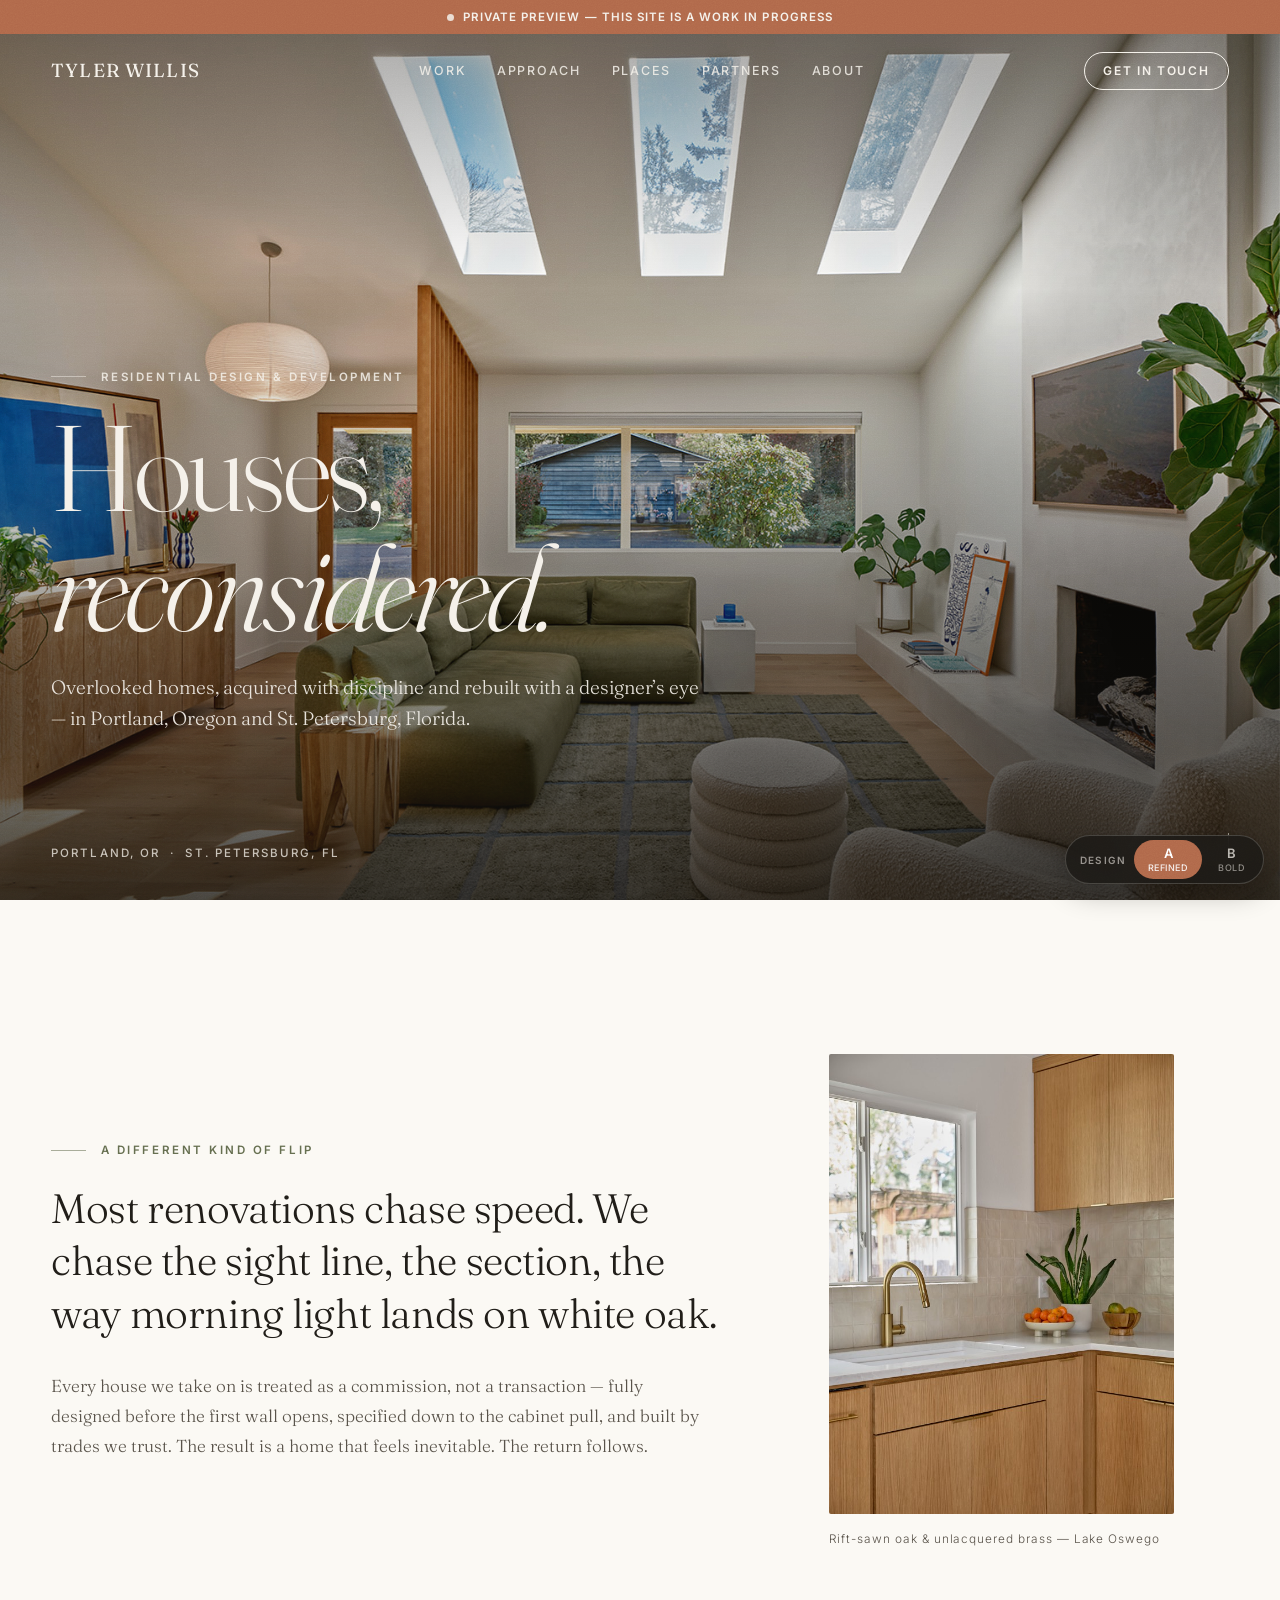
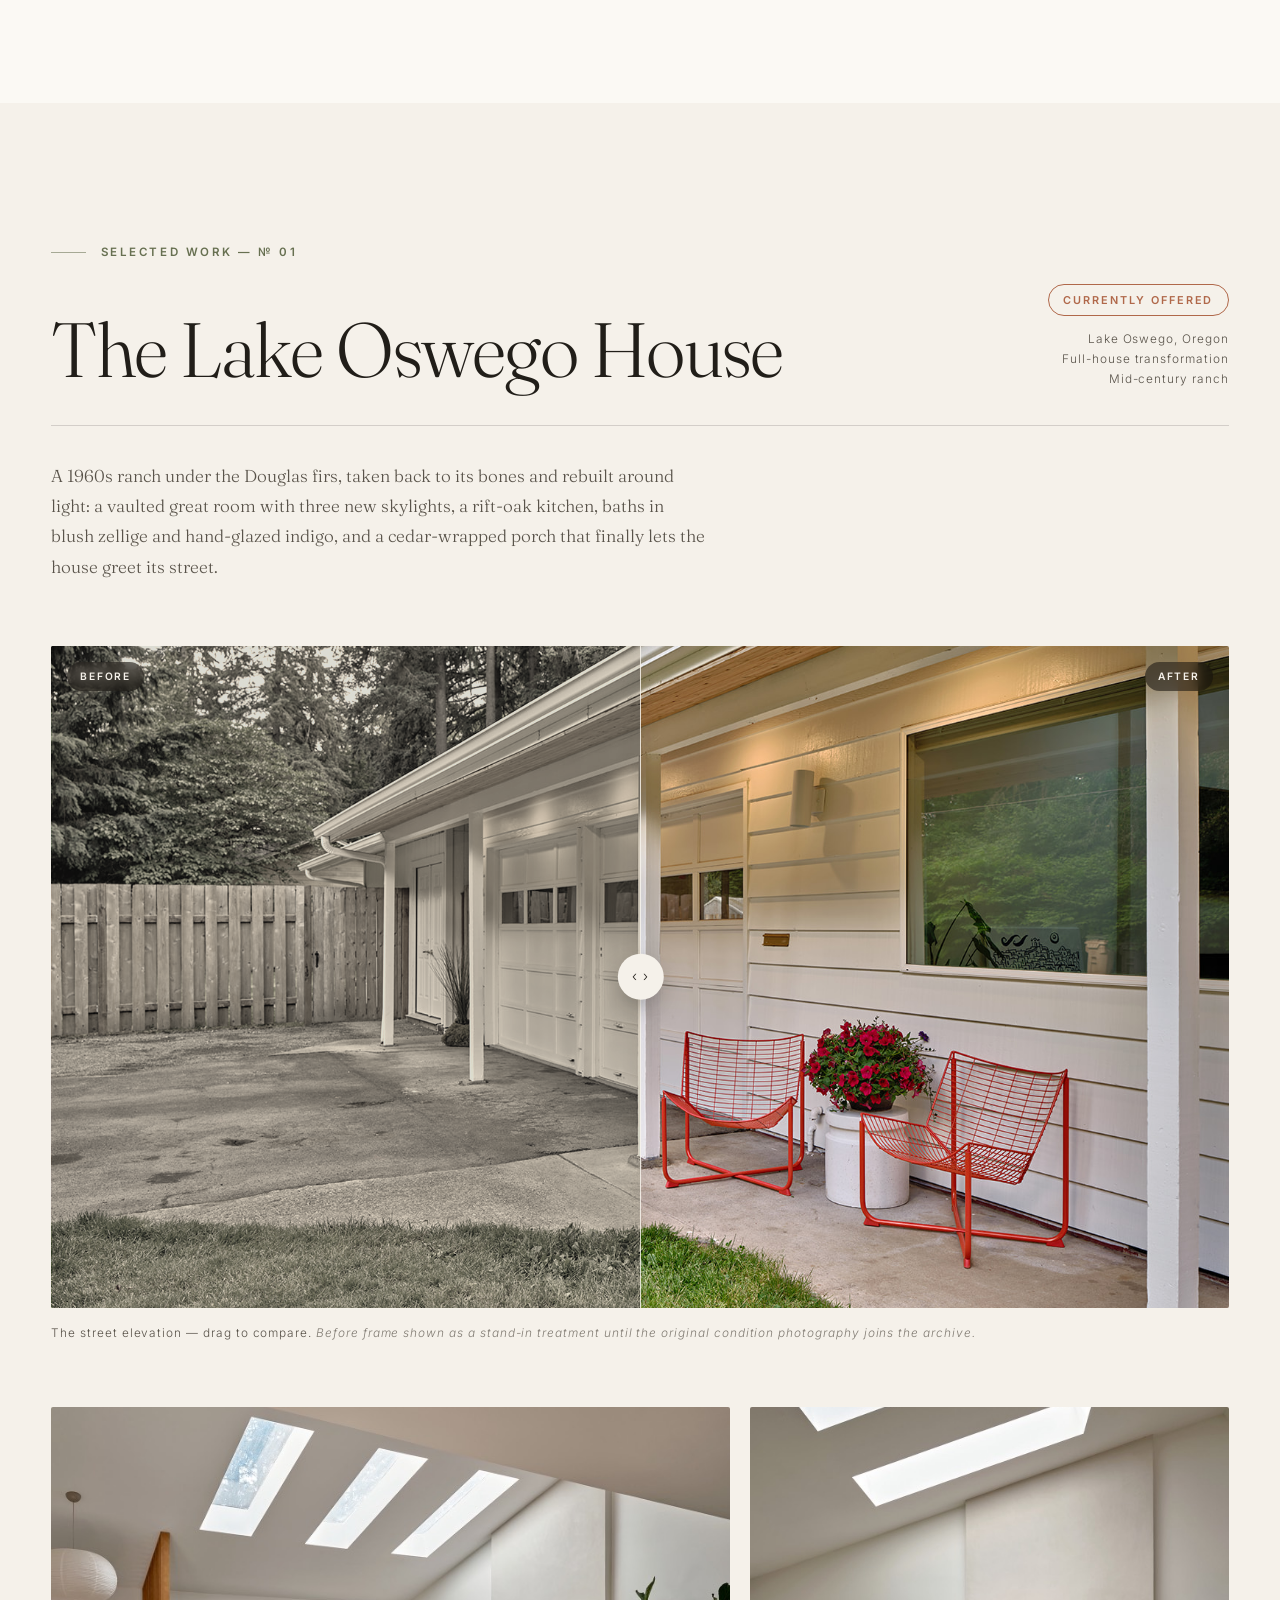
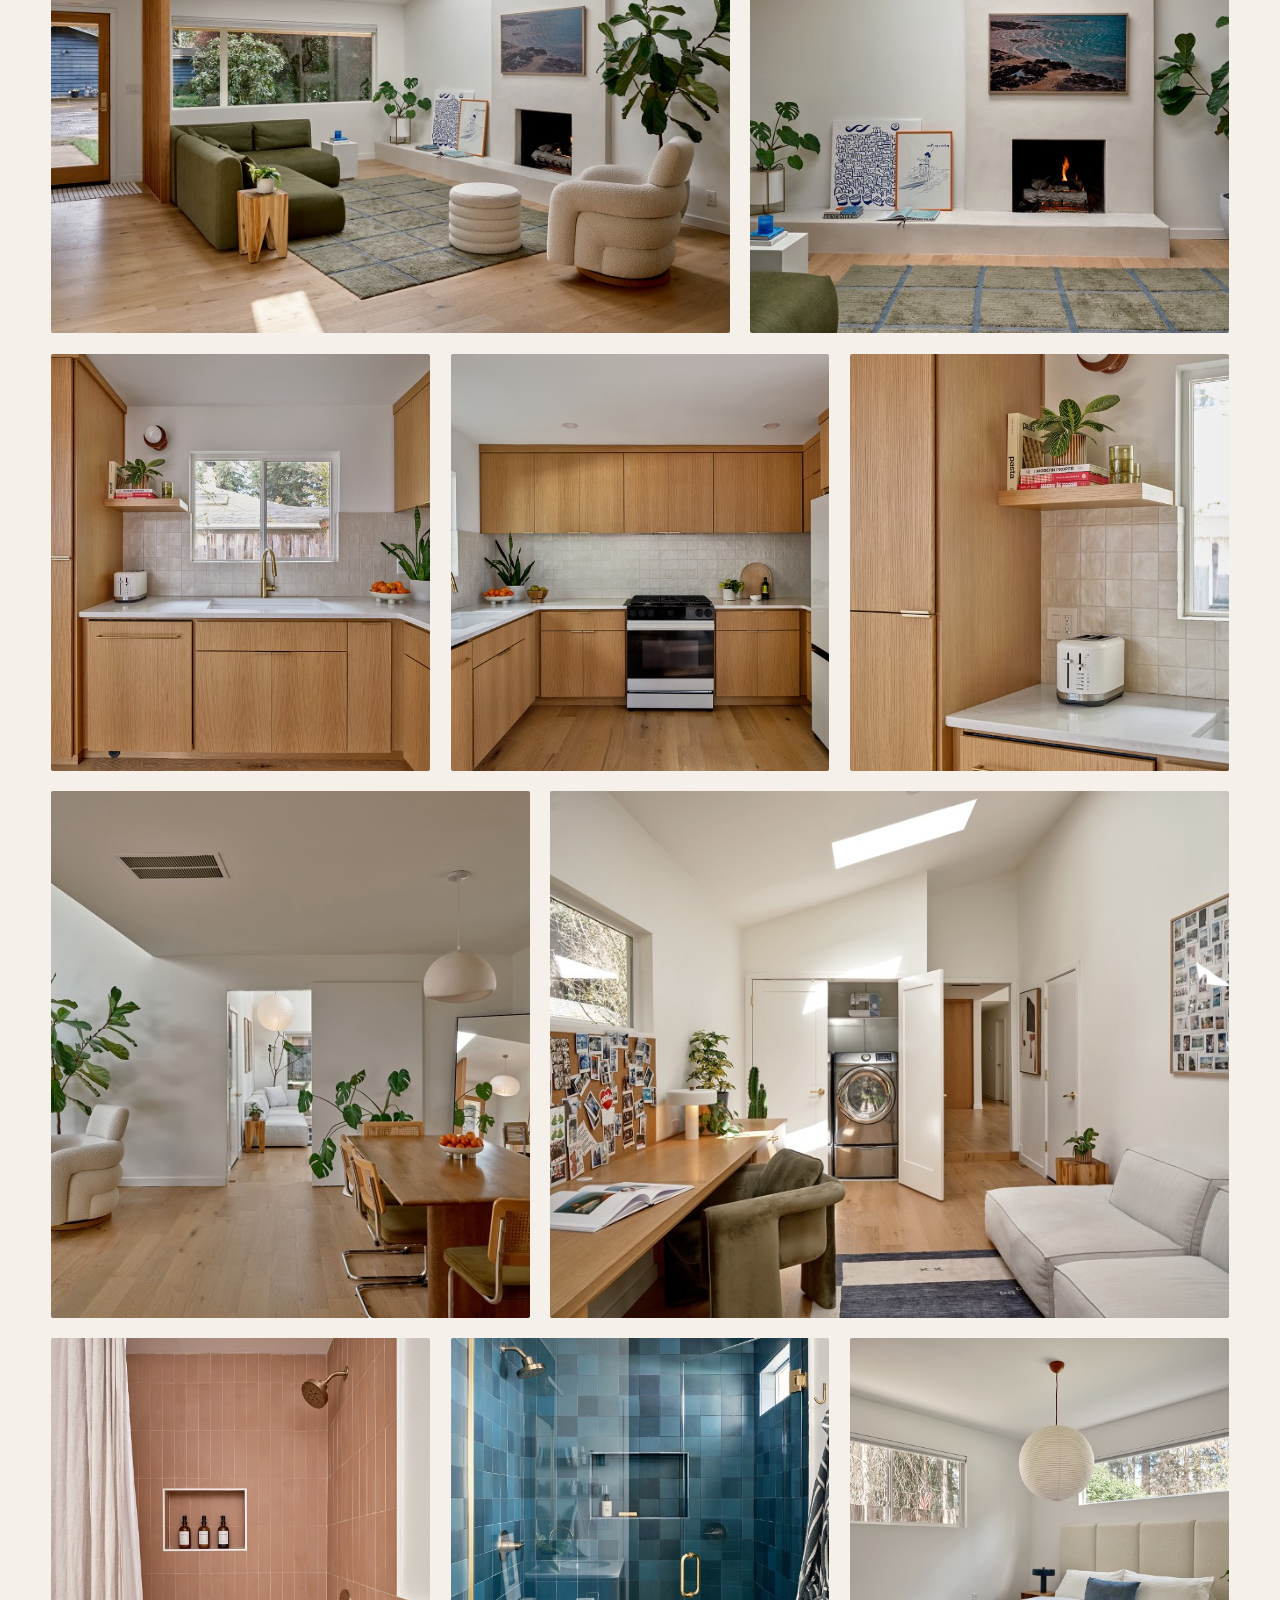
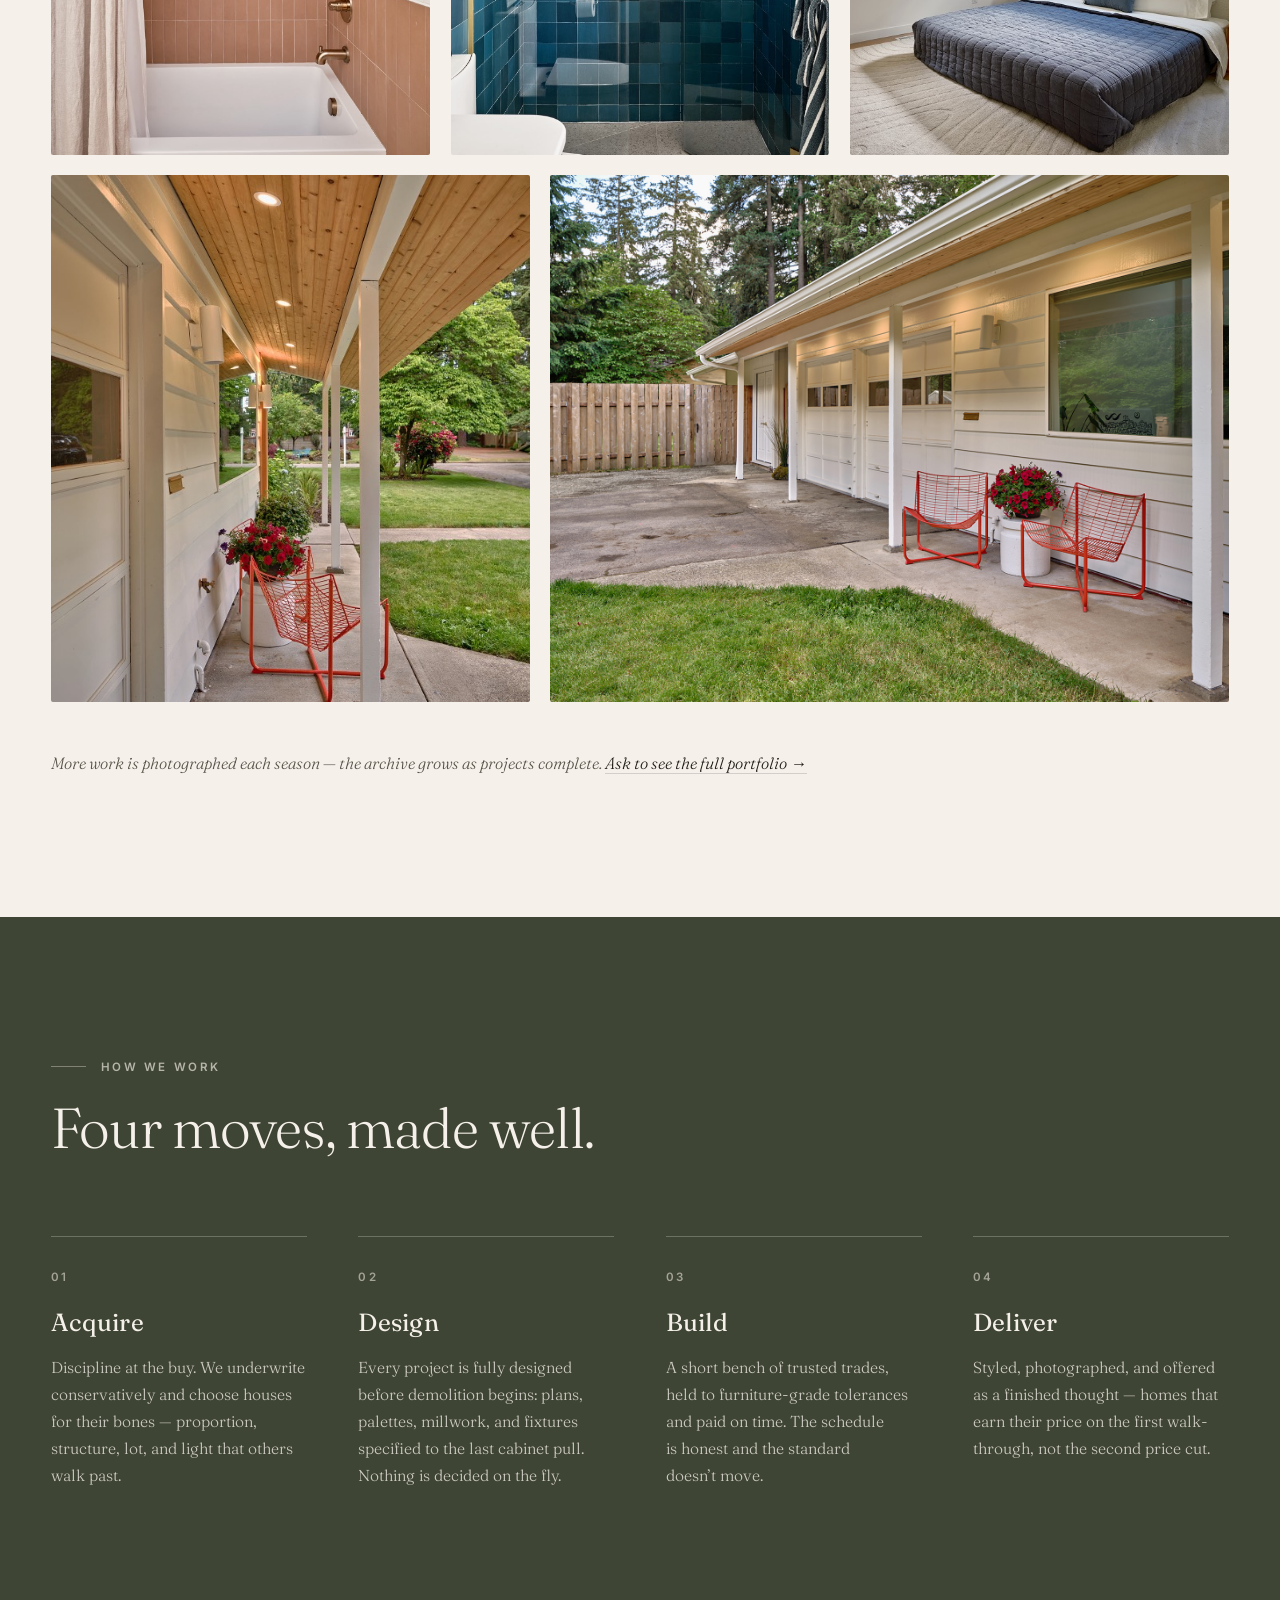
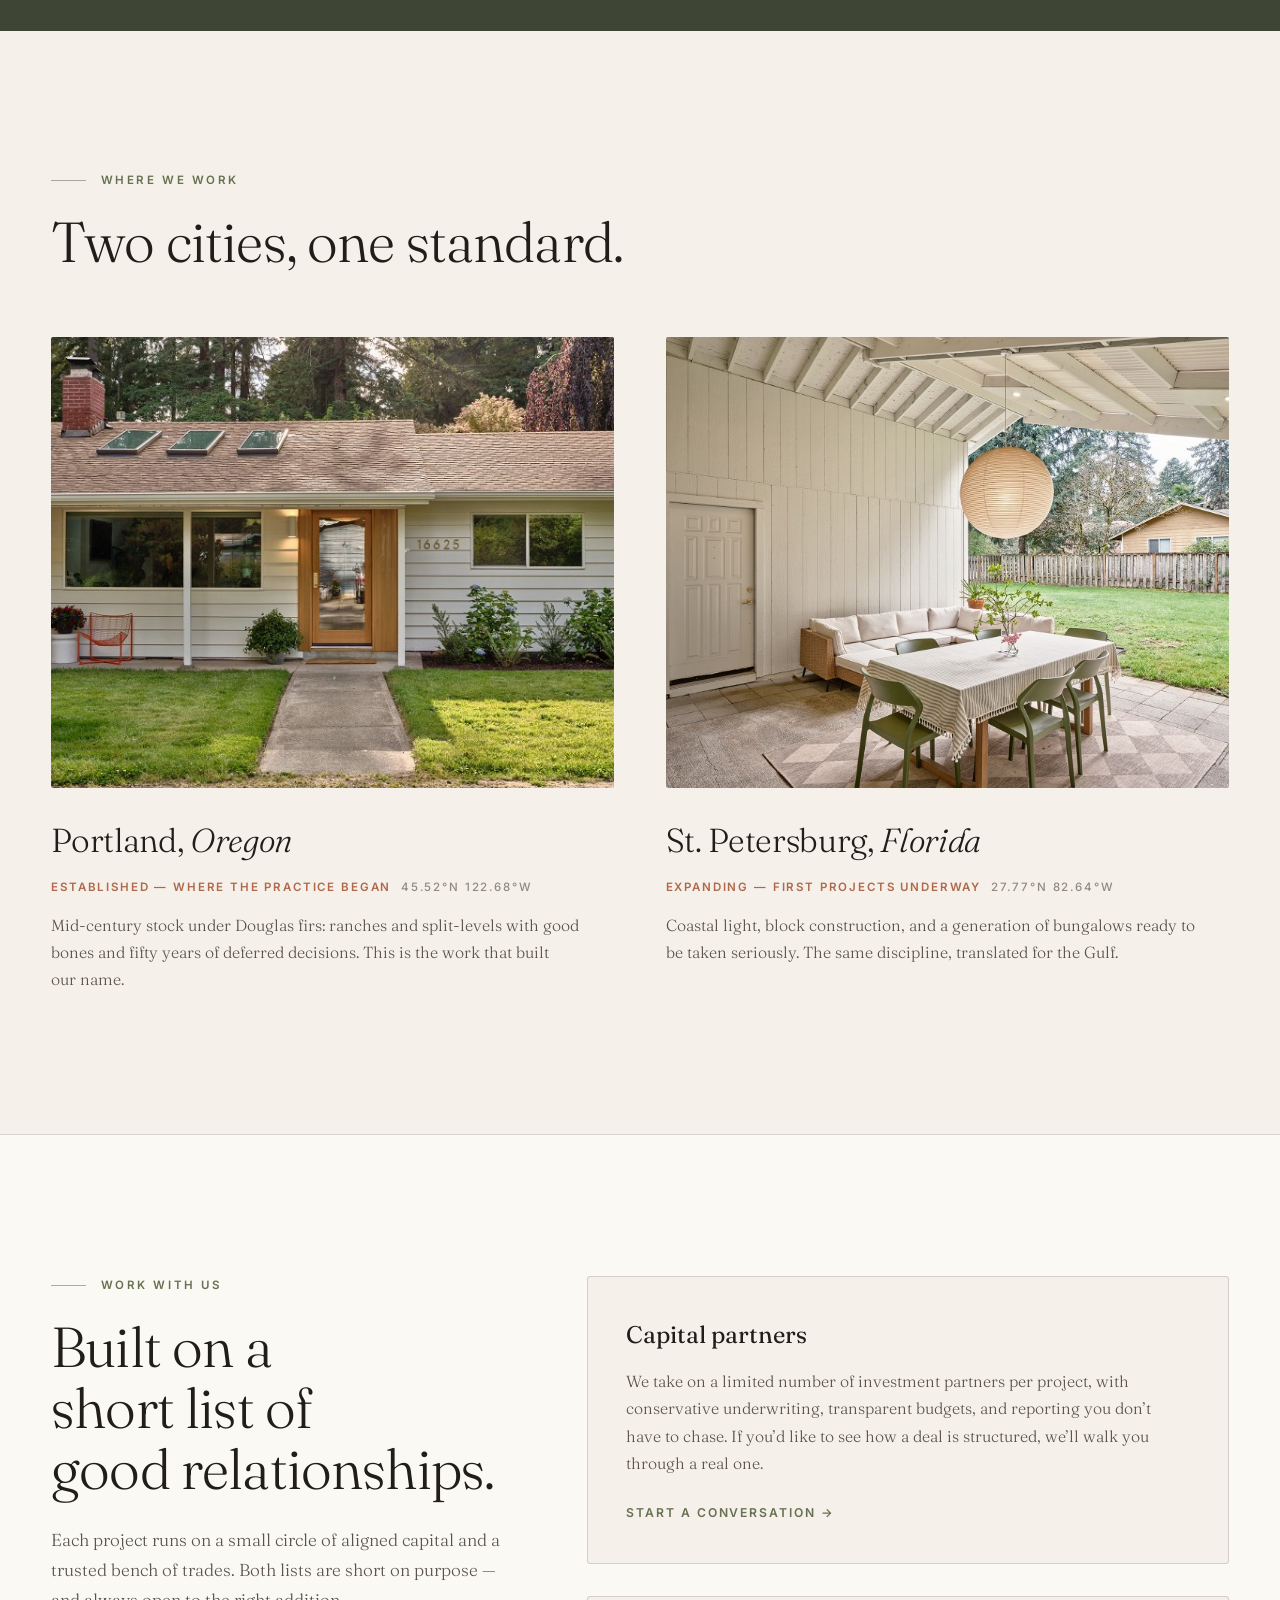
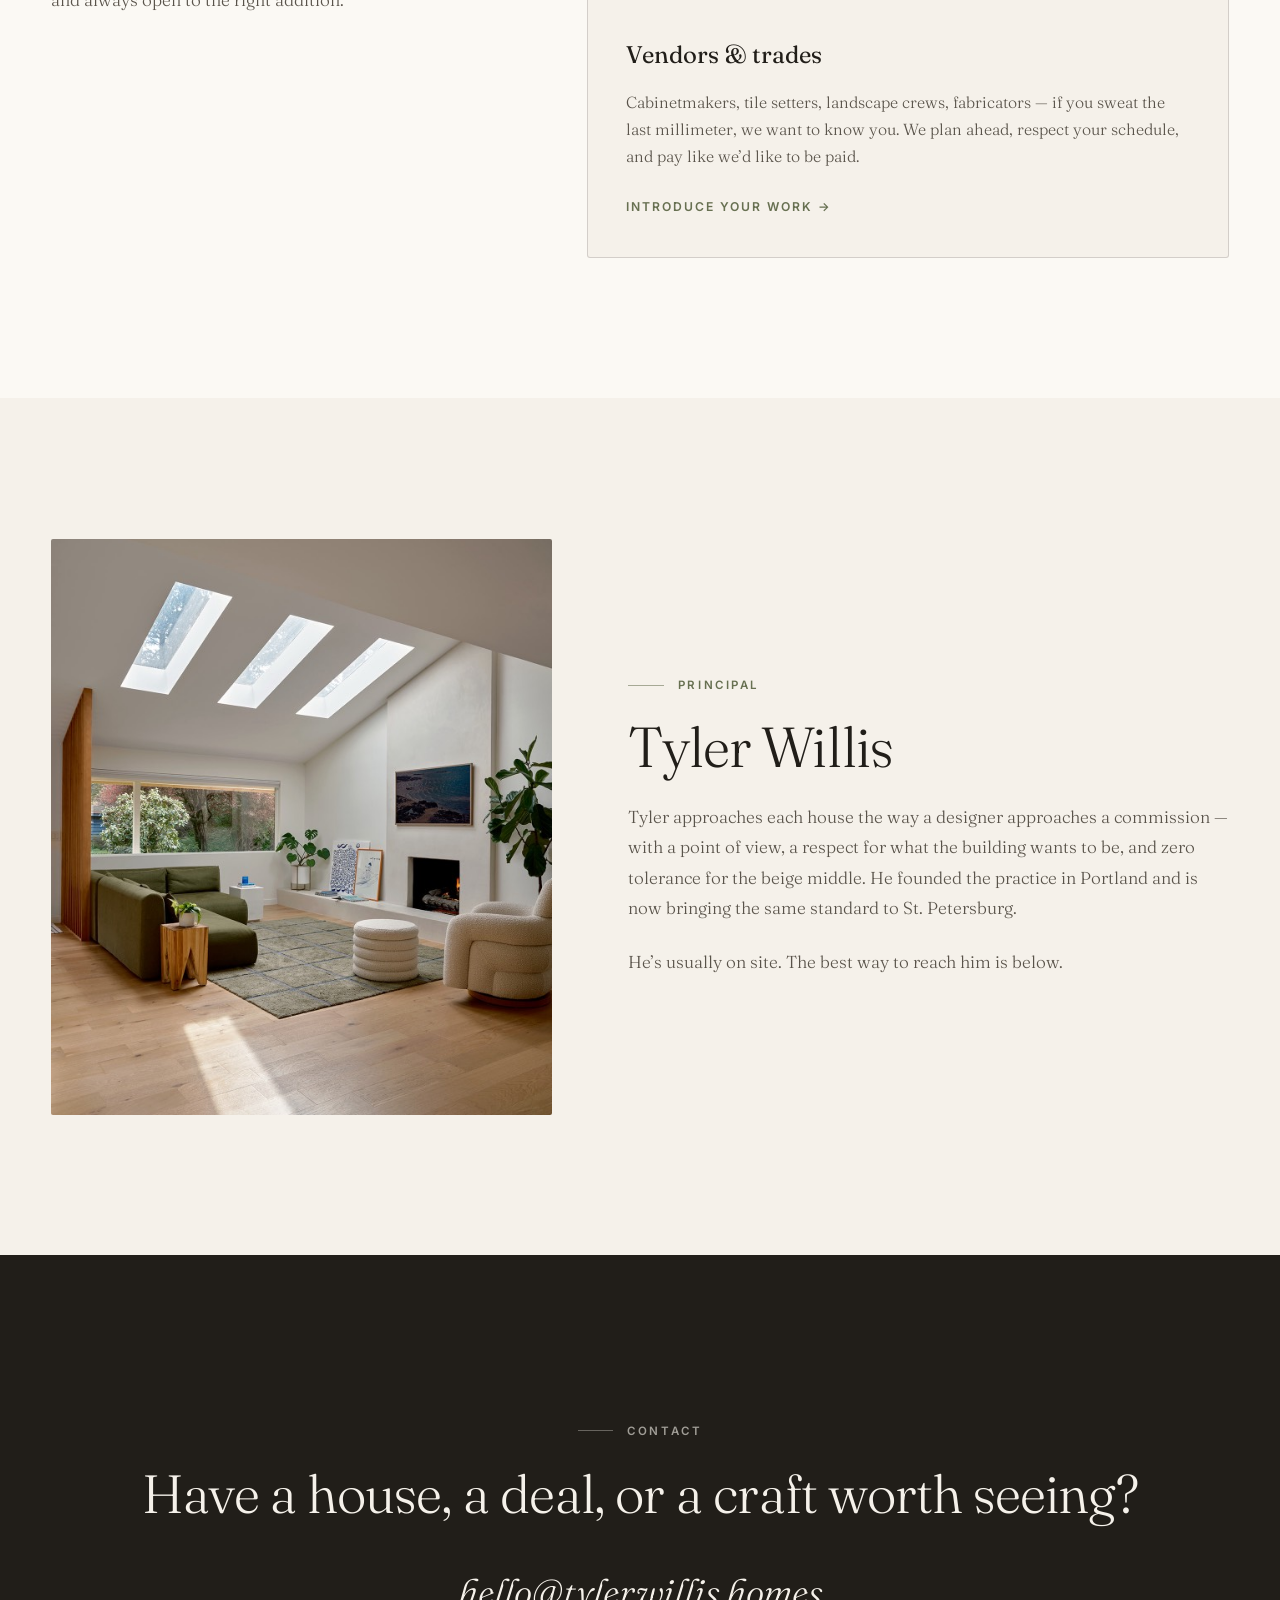
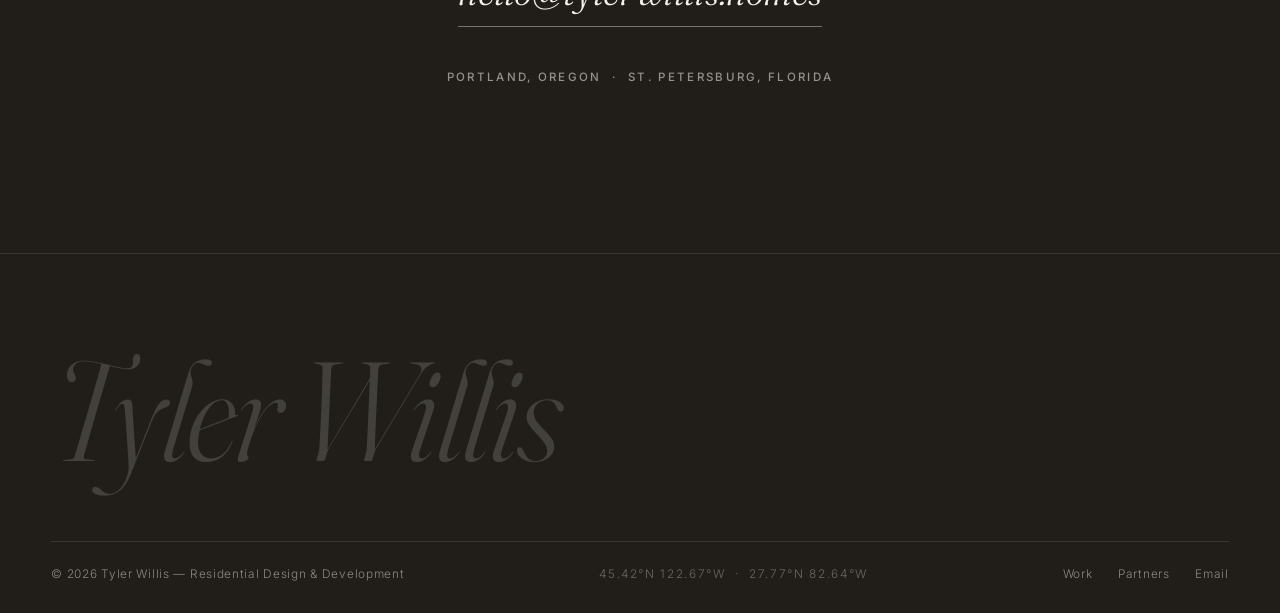
==== commit 7f10c291: "Add A/B design switcher to both layouts for live preview - Self-contained floating switcher (own inl" ====
--- a/index.html
+++ b/index.html
@@ -37,6 +37,26 @@
   <span>Private preview — this site is a work in progress</span>
 </div>
 
+<!-- Design switcher — preview only. Remove this <style> + <div> block (here and on b/index.html) once a direction is chosen. -->
+<style>
+  .dvs{position:fixed;right:16px;bottom:16px;z-index:50;font-family:"Inter",-apple-system,system-ui,sans-serif}
+  .dvs-inner{display:flex;align-items:center;gap:2px;background:rgba(28,26,22,.88);-webkit-backdrop-filter:blur(10px);backdrop-filter:blur(10px);border:1px solid rgba(245,241,234,.18);border-radius:999px;padding:4px;box-shadow:0 8px 28px rgba(0,0,0,.3)}
+  .dvs-label{color:rgba(245,241,234,.55);font-size:10px;font-weight:600;letter-spacing:.14em;text-transform:uppercase;padding:0 6px 0 10px;white-space:nowrap}
+  .dvs a{display:flex;flex-direction:column;align-items:center;line-height:1;text-decoration:none;color:rgba(245,241,234,.72);font-weight:600;font-size:13px;padding:7px 14px;border-radius:999px;transition:background .2s,color .2s}
+  .dvs a small{font-size:9px;font-weight:500;letter-spacing:.05em;opacity:.7;margin-top:3px;text-transform:uppercase}
+  .dvs a:hover{color:#fff;background:rgba(245,241,234,.1)}
+  .dvs a[aria-current="true"]{background:#b0684a;color:#fff}
+  .dvs a[aria-current="true"] small{opacity:.9}
+  @media (max-width:460px){.dvs-label{display:none}}
+</style>
+<div class="dvs" role="group" aria-label="Preview: switch website design">
+  <div class="dvs-inner">
+    <span class="dvs-label">Design</span>
+    <a href="/" aria-current="true"><span>A</span><small>Refined</small></a>
+    <a href="/b/"><span>B</span><small>Bold</small></a>
+  </div>
+</div>
+
 <header class="nav" id="nav">
   <a class="nav-brand" href="#top">Tyler&nbsp;Willis</a>
   <nav class="nav-links" aria-label="Primary">
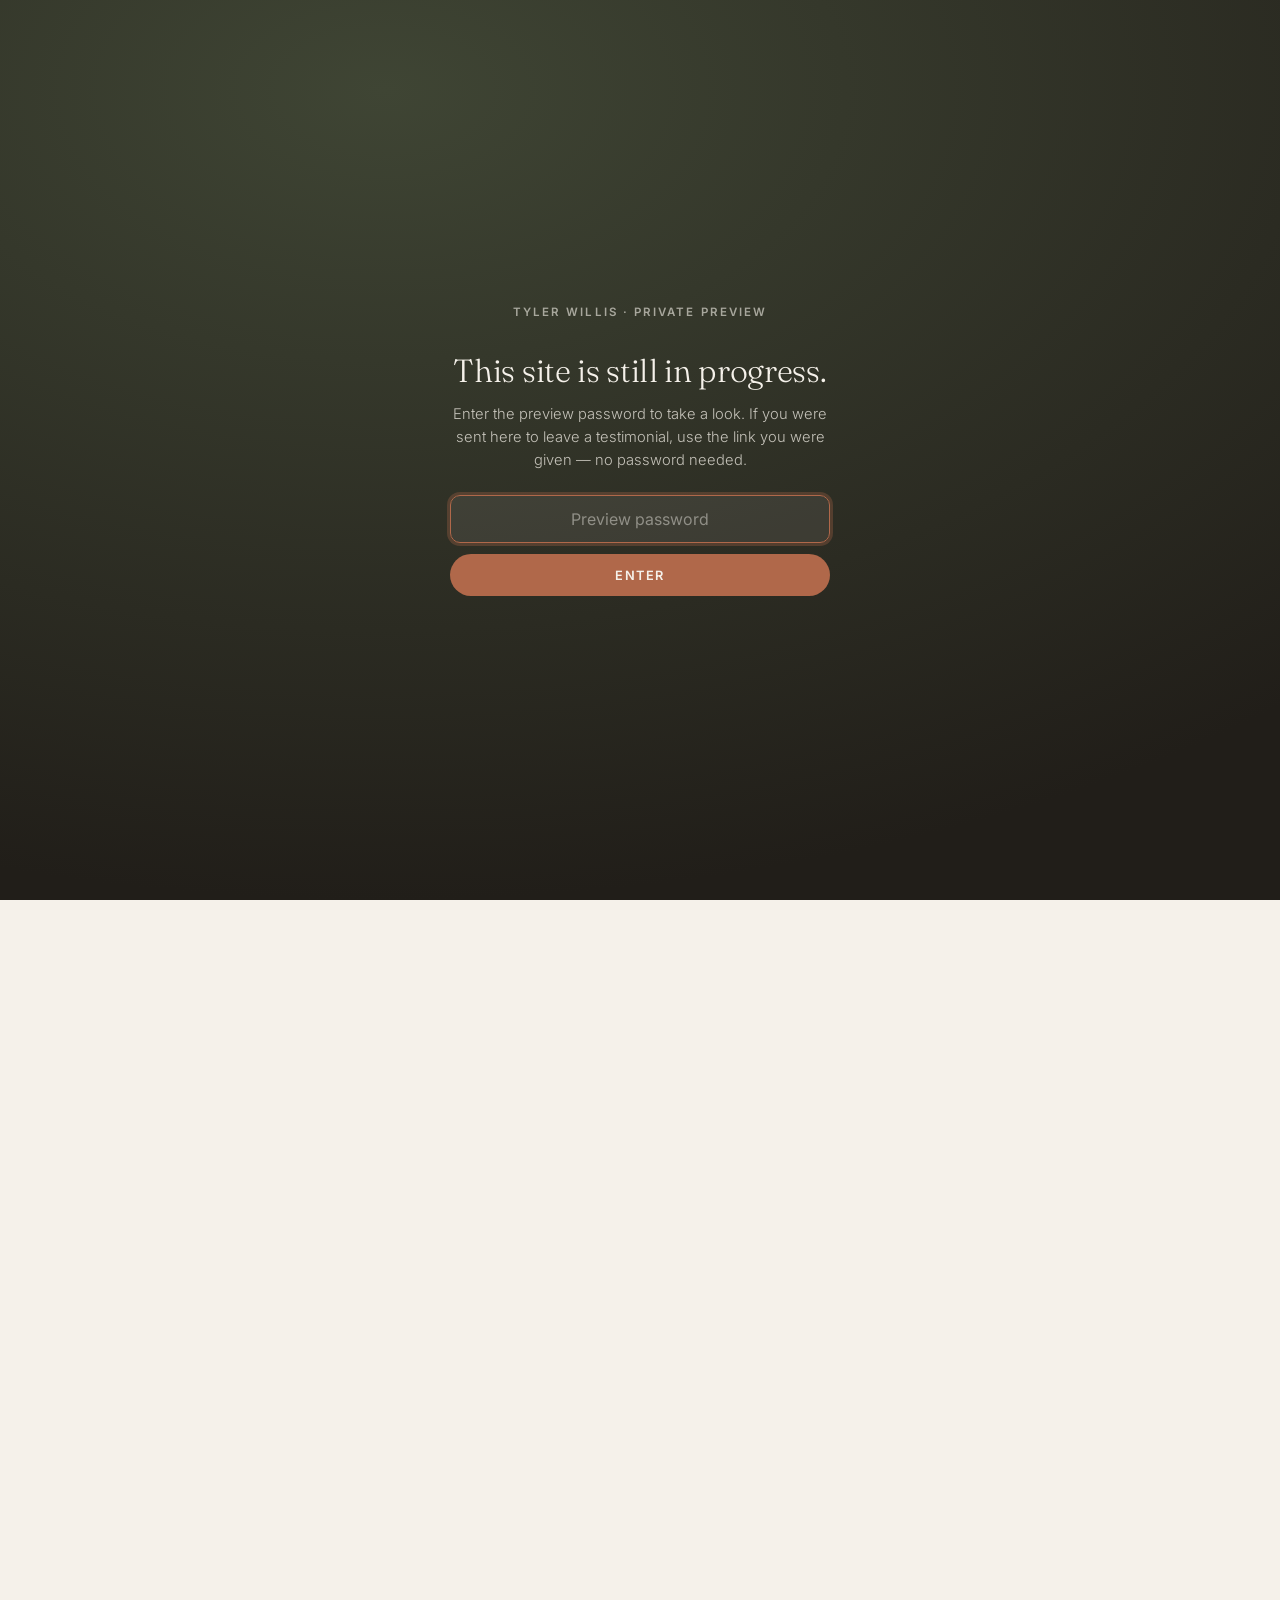
==== commit 112d51c8: "Add low-security preview gate to WIP pages; keep testimonial page open - js/preview-gate.js: injecte" ====
--- a/index.html
+++ b/index.html
@@ -5,6 +5,10 @@
 <meta name="viewport" content="width=device-width, initial-scale=1">
 <!-- Work in progress: keep this site out of search engines until launch. Remove this line to allow indexing. -->
 <meta name="robots" content="noindex, nofollow">
+<!-- Preview gate (low-security). Remove this snippet + the preview-gate.js tag below at launch. -->
+<style>html.tw-locked,html.tw-locked body{overflow:hidden}html.tw-locked body{visibility:hidden}html.tw-locked #tw-gate{visibility:visible}</style>
+<script>try{if(localStorage.getItem('tw_preview')!=='ok')document.documentElement.className+=' tw-locked';}catch(e){document.documentElement.className+=' tw-locked';}</script>
+<script src="/js/preview-gate.js"></script>
 <title>Tyler Willis — Residential Design &amp; Development · Portland &amp; St. Petersburg</title>
 <meta name="description" content="Tyler Willis acquires overlooked houses and returns them to the market as considered, design-led homes. Portland, Oregon and St. Petersburg, Florida.">
 <meta property="og:title" content="Tyler Willis — Residential Design & Development">
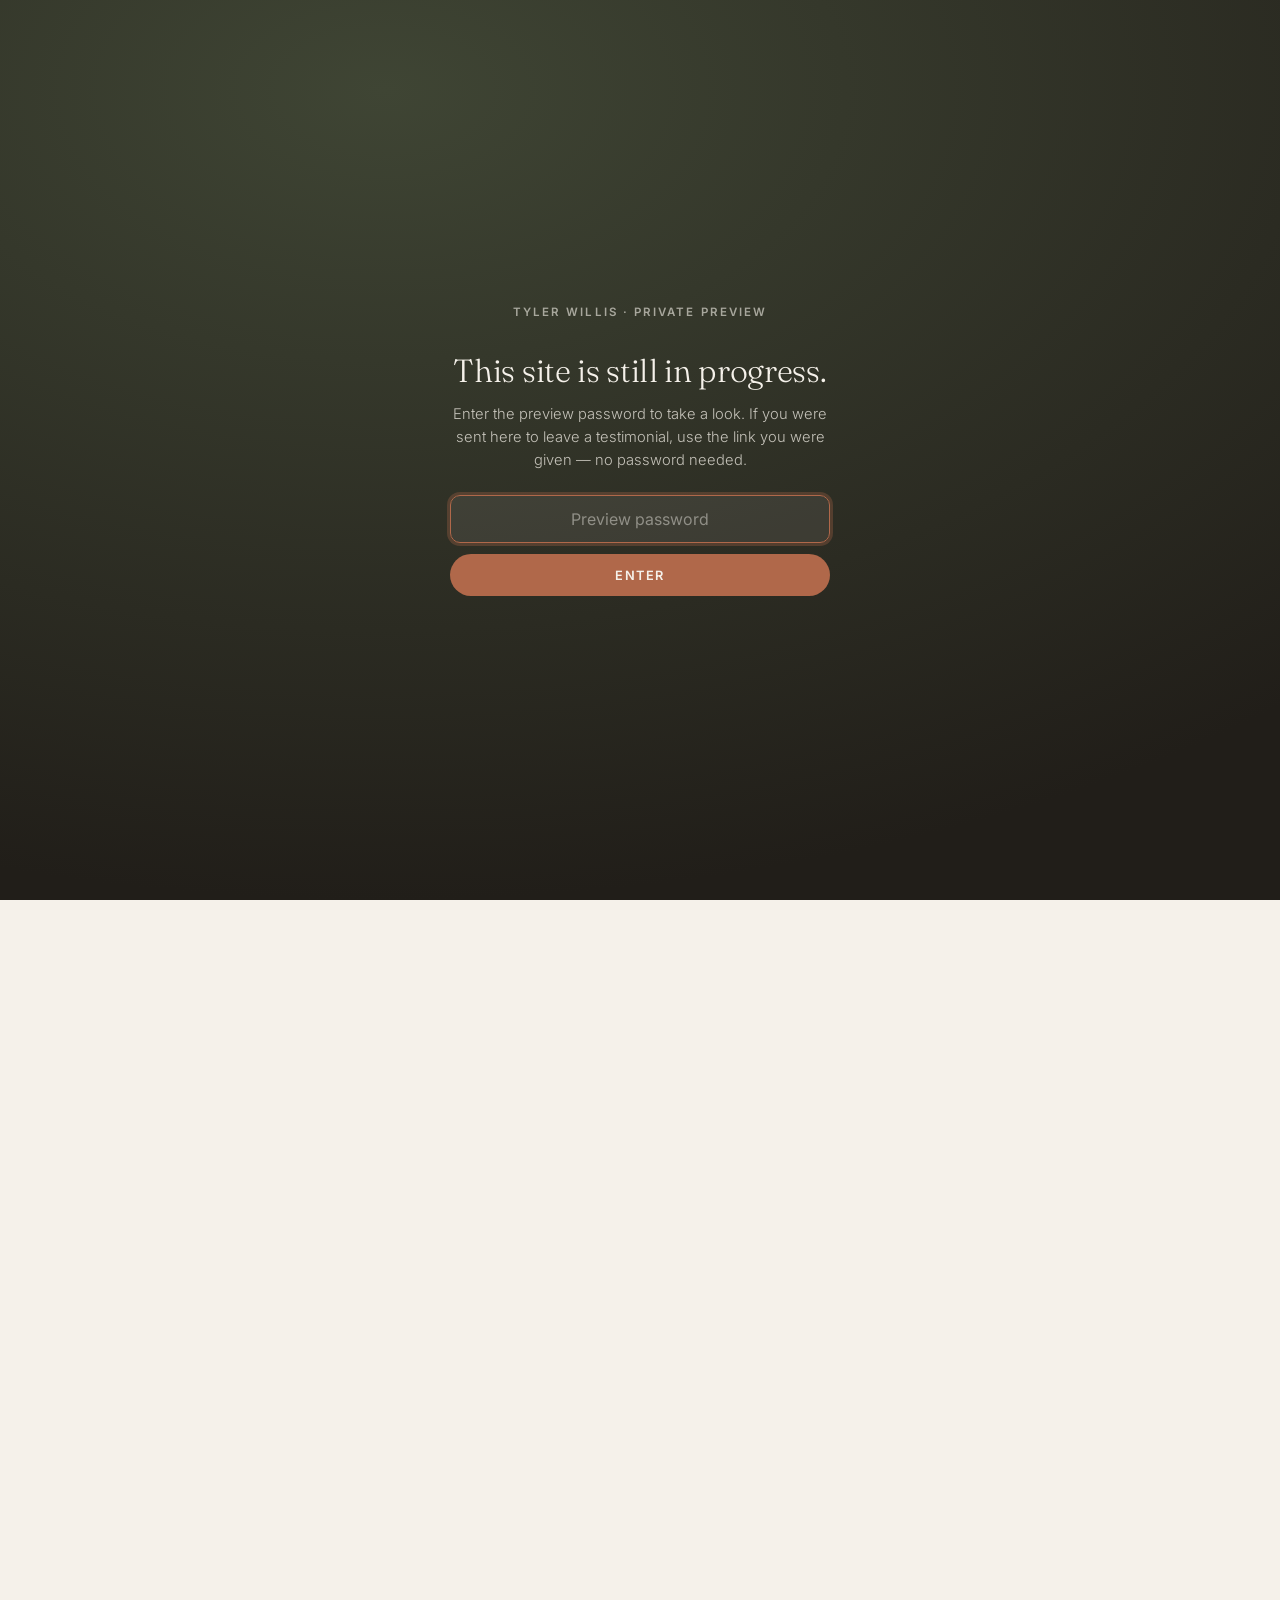
==== commit 587a2e08: "Redesign Work section as a compact multi-project carousel; contact links; email Work section (Design" ====
--- a/index.html
+++ b/index.html
@@ -111,83 +111,35 @@
   <!-- ============ FEATURED WORK ============ -->
   <section class="work" id="work">
     <div class="work-head reveal">
-      <p class="kicker">Selected work — №&nbsp;01</p>
-      <div class="work-title-row">
-        <h2 class="work-title">The Lake&nbsp;Oswego House</h2>
-        <div class="work-meta">
-          <span class="badge">Currently offered</span>
-          <p>Lake Oswego, Oregon<br>Full-house transformation<br>Mid-century ranch</p>
+      <p class="kicker">Selected work</p>
+      <h2 class="work-title">Recent homes.</h2>
+      <p class="work-intro body-copy">A growing portfolio of houses taken back to their bones and rebuilt around light and proportion. Choose a project to look through it.</p>
+    </div>
+
+    <div class="projects" id="projects">
+      <div class="proj-tabs" role="tablist" aria-label="Projects">
+        <button class="proj-tab is-active" role="tab" aria-selected="true" data-proj="alfred" type="button">The Alfred House</button>
+        <button class="proj-tab" role="tab" aria-selected="false" data-proj="bristol" type="button">The Bristol House</button>
+        <button class="proj-tab" role="tab" aria-selected="false" data-proj="spinosa" type="button">The Spinosa House</button>
+        <button class="proj-tab" role="tab" aria-selected="false" data-proj="stallion" type="button">The Stallion House</button>
+        <button class="proj-tab" role="tab" aria-selected="false" data-proj="waxwing" type="button">The Waxwing House</button>
+        <button class="proj-tab" role="tab" aria-selected="false" data-proj="weir" type="button">The Weir House</button>
+      </div>
+
+      <div class="proj-stage">
+        <div class="caro" id="caro" tabindex="0" aria-label="Project photos"></div>
+        <button class="caro-arrow prev" id="caroPrev" aria-label="Previous photo" type="button">‹</button>
+        <button class="caro-arrow next" id="caroNext" aria-label="Next photo" type="button">›</button>
+        <button class="caro-expand" id="caroExpand" aria-label="View full screen" type="button">⤢</button>
+        <button class="caro-close" id="caroClose" aria-label="Close full screen" type="button">×</button>
+        <div class="caro-meta">
+          <span class="proj-name" id="projName">The Alfred House</span>
+          <span class="caro-count" id="caroCount">1 / 9</span>
         </div>
       </div>
-      <p class="work-intro body-copy">A 1960s ranch under the Douglas firs, taken back to its bones and rebuilt around light: a vaulted great room with three new skylights, a rift-oak kitchen, baths in blush zellige and hand-glazed indigo, and a cedar-wrapped porch that finally lets the house greet its street.</p>
-    </div>
-
-    <!-- Before / after -->
-    <figure class="ba ba-placeholder reveal" id="transformation">
-      <div class="ba-frame" role="slider" tabindex="0" aria-label="Before and after comparison — drag or use arrow keys" aria-valuemin="0" aria-valuemax="100" aria-valuenow="50">
-        <img class="ba-after" src="assets/img/web/exterior-porch-1600.jpg" alt="After: renovated street elevation with deep porch, cedar entry and new landscaping" width="1600" height="1200" loading="lazy">
-        <div class="ba-before">
-          <img src="assets/img/web/exterior-porch-1600.jpg" alt="Before: original condition of the same elevation (placeholder treatment)" width="1600" height="1200" loading="lazy">
-        </div>
-        <span class="ba-tag ba-tag-before" aria-hidden="true">Before</span>
-        <span class="ba-tag ba-tag-after" aria-hidden="true">After</span>
-        <div class="ba-handle" aria-hidden="true"><span class="ba-knob">‹&nbsp;›</span></div>
-      </div>
-      <figcaption class="ba-cap">The street elevation — drag to compare. <em>Before frame shown as a stand-in treatment until the original condition photography joins the archive.</em></figcaption>
-    </figure>
-
-    <div class="gallery">
-      <figure class="g-item span-7 reveal" data-full="assets/img/web/living-entry-1600.jpg">
-        <img src="assets/img/web/living-entry-800.jpg" srcset="assets/img/web/living-entry-800.jpg 800w, assets/img/web/living-entry-1600.jpg 1600w" sizes="(max-width:760px) 92vw, 58vw" alt="Great room with vaulted skylit ceiling, olive sectional and wood-slat partition" loading="lazy">
-        <figcaption>Great room — three skylights cut into the south slope</figcaption>
-      </figure>
-      <figure class="g-item span-5 reveal delay-1" data-full="assets/img/web/fireplace-1600.jpg">
-        <img src="assets/img/web/fireplace-800.jpg" srcset="assets/img/web/fireplace-800.jpg 800w, assets/img/web/fireplace-1600.jpg 1600w" sizes="(max-width:760px) 92vw, 40vw" alt="Minimal plaster fireplace with a lit fire beneath twin skylights" loading="lazy">
-        <figcaption>Plaster fireplace, honed &amp; lime-washed</figcaption>
-      </figure>
-      <figure class="g-item span-4 reveal" data-full="assets/img/web/kitchen-window-1600.jpg">
-        <img src="assets/img/web/kitchen-window-800.jpg" srcset="assets/img/web/kitchen-window-800.jpg 800w, assets/img/web/kitchen-window-1600.jpg 1600w" sizes="(max-width:760px) 92vw, 32vw" alt="Kitchen sink window with handmade ceramic tile backsplash" loading="lazy">
-        <figcaption>Handmade ceramic backsplash at the sink</figcaption>
-      </figure>
-      <figure class="g-item span-4 reveal delay-1" data-full="assets/img/web/kitchen-wide-1600.jpg">
-        <img src="assets/img/web/kitchen-wide-800.jpg" srcset="assets/img/web/kitchen-wide-800.jpg 800w, assets/img/web/kitchen-wide-1600.jpg 1600w" sizes="(max-width:760px) 92vw, 32vw" alt="White-oak kitchen with integrated appliances" loading="lazy">
-        <figcaption>Rift-sawn white oak, integrated appliances</figcaption>
-      </figure>
-      <figure class="g-item span-4 reveal delay-2" data-full="assets/img/web/kitchen-shelf-1600.jpg">
-        <img src="assets/img/web/kitchen-shelf-800.jpg" srcset="assets/img/web/kitchen-shelf-800.jpg 800w, assets/img/web/kitchen-shelf-1600.jpg 1600w" sizes="(max-width:760px) 92vw, 32vw" alt="Open oak shelf styled with ceramics and greenery" loading="lazy">
-        <figcaption>Open shelving, styled for the offer</figcaption>
-      </figure>
-      <figure class="g-item span-5 reveal" data-full="assets/img/web/dining-1600.jpg">
-        <img src="assets/img/web/dining-800.jpg" srcset="assets/img/web/dining-800.jpg 800w, assets/img/web/dining-1600.jpg 1600w" sizes="(max-width:760px) 92vw, 40vw" alt="Dining area in warm oak beside a picture window" loading="lazy">
-        <figcaption>Dining room in warm oak</figcaption>
-      </figure>
-      <figure class="g-item span-7 reveal delay-1" data-full="assets/img/web/living-credenza-1600.jpg">
-        <img src="assets/img/web/living-credenza-800.jpg" srcset="assets/img/web/living-credenza-800.jpg 800w, assets/img/web/living-credenza-1600.jpg 1600w" sizes="(max-width:760px) 92vw, 58vw" alt="Living room with oak credenza, paper lantern and skylights" loading="lazy">
-        <figcaption>Living room, looking toward the entry</figcaption>
-      </figure>
-      <figure class="g-item span-4 reveal" data-full="assets/img/web/bath-terracotta-1600.jpg">
-        <img src="assets/img/web/bath-terracotta-800.jpg" srcset="assets/img/web/bath-terracotta-800.jpg 800w, assets/img/web/bath-terracotta-1600.jpg 1600w" sizes="(max-width:760px) 92vw, 32vw" alt="Bathroom in blush terracotta zellige with a recessed niche" loading="lazy">
-        <figcaption>Primary bath — blush zellige</figcaption>
-      </figure>
-      <figure class="g-item span-4 reveal delay-1" data-full="assets/img/web/shower-indigo-1600.jpg">
-        <img src="assets/img/web/shower-indigo-800.jpg" srcset="assets/img/web/shower-indigo-800.jpg 800w, assets/img/web/shower-indigo-1600.jpg 1600w" sizes="(max-width:760px) 92vw, 32vw" alt="Walk-in shower in hand-glazed indigo tile with brass fittings" loading="lazy">
-        <figcaption>Guest bath — hand-glazed indigo, brass fittings</figcaption>
-      </figure>
-      <figure class="g-item span-4 reveal delay-2" data-full="assets/img/web/bedroom-1600.jpg">
-        <img src="assets/img/web/bedroom-800.jpg" srcset="assets/img/web/bedroom-800.jpg 800w, assets/img/web/bedroom-1600.jpg 1600w" sizes="(max-width:760px) 92vw, 32vw" alt="Calm primary bedroom with low platform bed" loading="lazy">
-        <figcaption>Primary bedroom</figcaption>
-      </figure>
-      <figure class="g-item span-5 reveal" data-full="assets/img/web/porch-cedar-1600.jpg">
-        <img src="assets/img/web/porch-cedar-800.jpg" srcset="assets/img/web/porch-cedar-800.jpg 800w, assets/img/web/porch-cedar-1600.jpg 1600w" sizes="(max-width:760px) 92vw, 40vw" alt="Cedar-clad porch ceiling at the entry" loading="lazy">
-        <figcaption>Cedar-wrapped entry porch</figcaption>
-      </figure>
-      <figure class="g-item span-7 reveal delay-1" data-full="assets/img/web/exterior-porch-1600.jpg">
-        <img src="assets/img/web/exterior-porch-800.jpg" srcset="assets/img/web/exterior-porch-800.jpg 800w, assets/img/web/exterior-porch-1600.jpg 1600w" sizes="(max-width:760px) 92vw, 58vw" alt="Renovated ranch exterior with deep porch and new landscaping" loading="lazy">
-        <figcaption>The street elevation, finished</figcaption>
-      </figure>
-    </div>
-
-    <p class="work-foot reveal">More work is photographed each season — the archive grows as projects complete. <a href="#contact">Ask to see the full portfolio&nbsp;→</a></p>
+    </div>
+
+    <p class="work-foot reveal">More projects are photographed each season. <a href="#contact">Ask to see the full portfolio&nbsp;→</a></p>
   </section>
 
   <!-- ============ APPROACH ============ -->
@@ -290,7 +242,18 @@
   <section class="contact" id="contact">
     <p class="kicker light reveal">Contact</p>
     <h2 class="contact-line reveal">Have a house, a deal, or a craft worth&nbsp;seeing?</h2>
-    <a class="contact-mail reveal delay-1" href="mailto:hello@tylerwillis.homes">hello@tylerwillis.homes</a>
+    <a class="contact-mail reveal delay-1" href="mailto:TylerWillisPro@gmail.com">TylerWillisPro@gmail.com</a>
+    <div class="contact-methods reveal delay-2">
+      <a class="c-method" href="tel:+15032011336">
+        <svg viewBox="0 0 24 24" aria-hidden="true" fill="none" stroke="currentColor" stroke-width="1.6" stroke-linecap="round" stroke-linejoin="round"><path d="M22 16.9v3a2 2 0 0 1-2.2 2 19.8 19.8 0 0 1-8.6-3.1 19.5 19.5 0 0 1-6-6 19.8 19.8 0 0 1-3.1-8.7A2 2 0 0 1 4.1 2h3a2 2 0 0 1 2 1.7c.1.9.3 1.8.6 2.7a2 2 0 0 1-.5 2.1L8 9.6a16 16 0 0 0 6 6l1.1-1.1a2 2 0 0 1 2.1-.5c.9.3 1.8.5 2.7.6a2 2 0 0 1 1.7 2Z"/></svg>
+        <span class="c-label">Call or text<b>(503) 201-1336</b></span>
+      </a>
+      <!-- Instagram: update href + handle once Tyler's account is confirmed. -->
+      <a class="c-method" href="https://www.instagram.com/" target="_blank" rel="noopener">
+        <svg viewBox="0 0 24 24" aria-hidden="true" fill="none" stroke="currentColor" stroke-width="1.6" stroke-linecap="round" stroke-linejoin="round"><rect x="2" y="2" width="20" height="20" rx="5.5"/><circle cx="12" cy="12" r="4"/><circle cx="17.5" cy="6.5" r="1.1" fill="currentColor" stroke="none"/></svg>
+        <span class="c-label">Instagram<b>Follow the work</b></span>
+      </a>
+    </div>
     <p class="contact-note reveal delay-2">Portland, Oregon&nbsp;&nbsp;·&nbsp;&nbsp;St. Petersburg, Florida</p>
   </section>
 
@@ -304,7 +267,9 @@
     <span class="footer-links">
       <a href="#work">Work</a>
       <a href="#partners">Partners</a>
-      <a href="mailto:hello@tylerwillis.homes">Email</a>
+      <a href="mailto:TylerWillisPro@gmail.com">Email</a>
+      <a href="tel:+15032011336">Call / text</a>
+      <a href="https://www.instagram.com/" target="_blank" rel="noopener">Instagram</a>
     </span>
   </div>
 </footer>
@@ -318,5 +283,103 @@
 </div>
 
 <script src="js/main.js"></script>
+<script>
+/* ============ Projects carousel ============ */
+(function () {
+  var BASE = '/assets/projects/';
+  var projects = {
+    alfred:   { name: 'The Alfred House',   photos: ['alfred1_websize.jpg','alfred2_websize.jpg','AlfredHouse_20_websize.jpg','AlfredHouse_31_websize.jpg','AlfredHouse_43_websize.jpg','AlfredHouse_44_websize.jpg','AlfredHouse_45_websize.jpg','AlfredHouse_49_websize.jpg','AlfredHouse_71_websize.jpg'] },
+    bristol:  { name: 'The Bristol House',  photos: ['Bristol_6801_websize.jpg','BristolHouse_04_websize.jpg','BristolHouse_07_websize.jpg','BristolHouse_08_websize.jpg','BristolHouse_14_websize.jpg','BristolHouse_18_websize.jpg','BristolHouse_28_websize.jpg','BristolHouse_30_websize.jpg','BristolHouse_53_websize.jpg','BristolHouse_58_websize.jpg'] },
+    spinosa:  { name: 'The Spinosa House',  photos: ['Spinosa_6479_websize.jpg','Spinosa_6492_websize.jpg','Spinosa_6501_websize.jpg','Spinosa_6515_websize.jpg','Spinosa_6533_websize.jpg','Spinosa_6537_websize.jpg','Spinosa_6546_websize.jpg','Spinosa_6562_websize.jpg','Spinosa_6579_websize.jpg','Spinosa_6586_websize.jpg','Spinosa_6632_websize.jpg','Spinosa_6654_websize.jpg','Spinosa_6657_websize.jpg'] },
+    stallion: { name: 'The Stallion House', photos: ['StallionHouse__001_websize.jpg','StallionHouse__007_websize.jpg','StallionHouse__013_websize.jpg','StallionHouse__014_websize.jpg','StallionHouse__028_websize.jpg','StallionHouse__033_websize.jpg','StallionHouse__035_websize.jpg','StallionHouse__037_websize.jpg','StallionHouse__038_websize.jpg','StallionHouse__043_websize.jpg','StallionHouse__050_websize.jpg','StallionHouse__053_websize.jpg'] },
+    waxwing:  { name: 'The Waxwing House',  photos: ['WaxwingHouse_34_websize.jpg','WaxwingHouse_39_websize.jpg','WaxwingHouse_41_websize.jpg','WaxwingHouse_47_websize.jpg','WaxwingHouse_52_websize.jpg','WaxwingHouse_59_websize.jpg'] },
+    weir:     { name: 'The Weir House',     photos: ['WeirHouse_10_websize.jpg','WeirHouse_17_websize.jpg','WeirHouse_33_websize.jpg','WeirHouse_40_websize.jpg','WeirHouse_52_websize.jpg'] }
+  };
+
+  var wrap = document.getElementById('projects');
+  if (!wrap) return;
+  var caro    = document.getElementById('caro');
+  var countEl = document.getElementById('caroCount');
+  var nameEl  = document.getElementById('projName');
+  var tabs    = [].slice.call(wrap.querySelectorAll('.proj-tab'));
+  var current = 'alfred';
+
+  function build(id) {
+    current = id;
+    var p = projects[id];
+    caro.innerHTML = '';
+    p.photos.forEach(function (file, i) {
+      var slide = document.createElement('div');
+      slide.className = 'slide';
+      var img = document.createElement('img');
+      img.src = BASE + file;
+      img.alt = p.name + ' — photograph ' + (i + 1);
+      img.loading = i < 2 ? 'eager' : 'lazy';
+      img.decoding = 'async';
+      img.addEventListener('click', function () {
+        if (!wrap.classList.contains('is-fullscreen')) setFS(true);
+      });
+      slide.appendChild(img);
+      caro.appendChild(slide);
+    });
+    nameEl.textContent = p.name;
+    caro.scrollLeft = 0;
+    updateCount();
+    tabs.forEach(function (t) {
+      var on = t.getAttribute('data-proj') === id;
+      t.classList.toggle('is-active', on);
+      t.setAttribute('aria-selected', on ? 'true' : 'false');
+    });
+  }
+
+  function slideW() {
+    var s = caro.querySelector('.slide');
+    return s ? s.getBoundingClientRect().width : caro.clientWidth || 1;
+  }
+  function index() { return Math.max(0, Math.round(caro.scrollLeft / slideW())); }
+  function updateCount() {
+    var n = projects[current].photos.length;
+    countEl.textContent = Math.min(n, index() + 1) + ' / ' + n;
+  }
+  function go(dir) { caro.scrollBy({ left: dir * slideW(), behavior: 'smooth' }); }
+
+  document.getElementById('caroPrev').addEventListener('click', function () { go(-1); });
+  document.getElementById('caroNext').addEventListener('click', function () { go(1); });
+
+  var t;
+  caro.addEventListener('scroll', function () { clearTimeout(t); t = setTimeout(updateCount, 60); }, { passive: true });
+  caro.addEventListener('keydown', function (e) {
+    if (e.key === 'ArrowLeft')  { go(-1); e.preventDefault(); }
+    if (e.key === 'ArrowRight') { go(1);  e.preventDefault(); }
+  });
+
+  tabs.forEach(function (tb) { tb.addEventListener('click', function () { build(tb.getAttribute('data-proj')); }); });
+
+  // fullscreen — same carousel, expanded; preserve the current photo across the resize
+  function setFS(on) {
+    var idx = index();
+    wrap.classList.toggle('is-fullscreen', on);
+    document.body.style.overflow = on ? 'hidden' : '';
+    requestAnimationFrame(function () { caro.scrollLeft = idx * slideW(); updateCount(); });
+  }
+  document.getElementById('caroExpand').addEventListener('click', function () { setFS(true); });
+  document.getElementById('caroClose').addEventListener('click', function () { setFS(false); });
+  document.addEventListener('keydown', function (e) {
+    if (!wrap.classList.contains('is-fullscreen')) return;
+    if (e.key === 'Escape')     setFS(false);
+    if (e.key === 'ArrowLeft')  go(-1);
+    if (e.key === 'ArrowRight') go(1);
+  });
+
+  var rt;
+  window.addEventListener('resize', function () {
+    clearTimeout(rt);
+    var idx = index();
+    rt = setTimeout(function () { caro.scrollLeft = idx * slideW(); updateCount(); }, 120);
+  }, { passive: true });
+
+  build('alfred');
+})();
+</script>
 </body>
 </html>
--- a/css/styles.css
+++ b/css/styles.css
@@ -766,3 +766,96 @@
 @media (max-width: 480px) {
   .wip-bar { font-size: 0.64rem; letter-spacing: 0.06em; }
 }
+
+/* ============ Projects carousel (Work redesign) ============ */
+.projects { margin-top: clamp(1.4rem, 3vw, 2.4rem); }
+.proj-tabs {
+  display: flex; flex-wrap: wrap; gap: 0.5rem 0.55rem;
+  margin-bottom: 1.3rem;
+}
+.proj-tab {
+  font-family: var(--sans); font-size: 0.8rem; font-weight: 600; letter-spacing: 0.01em;
+  color: var(--ink-2); background: transparent; border: 1px solid var(--line);
+  padding: 0.55rem 1rem; border-radius: 999px; cursor: pointer; white-space: nowrap;
+  transition: background 0.25s var(--ease), color 0.25s var(--ease), border-color 0.25s var(--ease);
+}
+.proj-tab:hover { color: var(--ink); border-color: var(--ink-2); }
+.proj-tab.is-active { background: var(--ink); color: var(--cream); border-color: var(--ink); }
+
+.proj-stage { position: relative; }
+.caro {
+  display: flex; overflow-x: auto; scroll-snap-type: x mandatory;
+  -webkit-overflow-scrolling: touch; border-radius: 14px;
+  background: var(--olive-deep); scrollbar-width: none;
+}
+.caro::-webkit-scrollbar { display: none; }
+.caro .slide { flex: 0 0 100%; scroll-snap-align: center; aspect-ratio: 3 / 2; }
+.caro .slide img { width: 100%; height: 100%; object-fit: cover; display: block; cursor: zoom-in; }
+@media (max-width: 640px) { .caro .slide { aspect-ratio: 4 / 3; } }
+
+.caro-arrow {
+  position: absolute; top: 50%; transform: translateY(-50%);
+  width: 44px; height: 44px; border-radius: 50%; border: none; cursor: pointer;
+  background: rgba(251, 249, 244, 0.9); color: var(--ink);
+  font-size: 1.6rem; line-height: 1; display: flex; align-items: center; justify-content: center;
+  box-shadow: 0 4px 16px rgba(33, 30, 25, 0.28); transition: background 0.2s, transform 0.2s;
+}
+.caro-arrow:hover { background: #fff; }
+.caro-arrow:active { transform: translateY(-50%) scale(0.94); }
+.caro-arrow.prev { left: 12px; }
+.caro-arrow.next { right: 12px; }
+@media (max-width: 640px) { .caro-arrow { width: 38px; height: 38px; font-size: 1.3rem; } }
+
+.caro-expand {
+  position: absolute; top: 12px; right: 12px; width: 38px; height: 38px; border-radius: 50%;
+  border: none; cursor: pointer; background: rgba(33, 30, 25, 0.5); color: var(--cream);
+  font-size: 1.05rem; display: flex; align-items: center; justify-content: center; transition: background 0.2s;
+}
+.caro-expand:hover { background: rgba(33, 30, 25, 0.78); }
+.caro-close { display: none; }
+
+.caro-meta { display: flex; justify-content: space-between; align-items: baseline; margin-top: 0.9rem; gap: 1rem; }
+.proj-name { font-family: var(--serif); font-size: 1.15rem; color: var(--ink); }
+.caro-count { font-family: var(--sans); font-size: 0.8rem; letter-spacing: 0.08em; color: var(--ink-2); font-variant-numeric: tabular-nums; }
+
+/* fullscreen view — same carousel, expanded */
+.projects.is-fullscreen .proj-stage {
+  position: fixed; inset: 0; z-index: 200; background: #1a1712;
+  display: flex; flex-direction: column; justify-content: center; padding: 0; margin: 0;
+}
+.projects.is-fullscreen .caro { border-radius: 0; background: transparent; }
+.projects.is-fullscreen .caro .slide {
+  aspect-ratio: auto; height: 100vh; height: 100dvh;
+  display: flex; align-items: center; justify-content: center;
+}
+.projects.is-fullscreen .caro .slide img { width: 100%; height: 100%; object-fit: contain; cursor: default; }
+.projects.is-fullscreen .caro-expand { display: none; }
+.projects.is-fullscreen .caro-close {
+  display: flex; position: fixed; top: 16px; right: 16px; width: 46px; height: 46px; border-radius: 50%;
+  border: none; cursor: pointer; background: rgba(245, 241, 234, 0.14); color: var(--cream);
+  font-size: 1.7rem; align-items: center; justify-content: center; z-index: 210; transition: background 0.2s;
+}
+.projects.is-fullscreen .caro-close:hover { background: rgba(245, 241, 234, 0.28); }
+.projects.is-fullscreen .caro-arrow { z-index: 210; }
+.projects.is-fullscreen .caro-meta {
+  position: fixed; bottom: 20px; left: 0; right: 0; margin: 0; justify-content: center; gap: 1.2rem; z-index: 210;
+}
+.projects.is-fullscreen .proj-name { color: var(--cream); }
+.projects.is-fullscreen .caro-count { color: rgba(245, 241, 234, 0.7); }
+
+/* ============ Contact methods (Email / Call / Instagram) ============ */
+.contact-methods {
+  display: flex; flex-wrap: wrap; justify-content: center; gap: 0.8rem 1rem;
+  margin: 1.6rem 0 0.4rem;
+}
+.c-method {
+  display: inline-flex; align-items: center; gap: 0.65rem;
+  padding: 0.7rem 1.15rem; border-radius: 999px;
+  border: 1px solid rgba(245, 241, 234, 0.28); color: var(--cream); text-decoration: none;
+  transition: background 0.25s var(--ease), border-color 0.25s;
+}
+.c-method:hover { background: rgba(245, 241, 234, 0.1); border-color: rgba(245, 241, 234, 0.55); }
+.c-method svg { width: 20px; height: 20px; flex: none; opacity: 0.9; }
+.c-method .c-label { display: flex; flex-direction: column; line-height: 1.2; font-family: var(--sans); text-align: left; }
+.c-method .c-label { font-size: 0.72rem; letter-spacing: 0.12em; text-transform: uppercase; color: rgba(245, 241, 234, 0.6); }
+.c-method .c-label b { font-size: 0.95rem; letter-spacing: 0.01em; text-transform: none; color: var(--cream); font-weight: 500; margin-top: 0.15rem; }
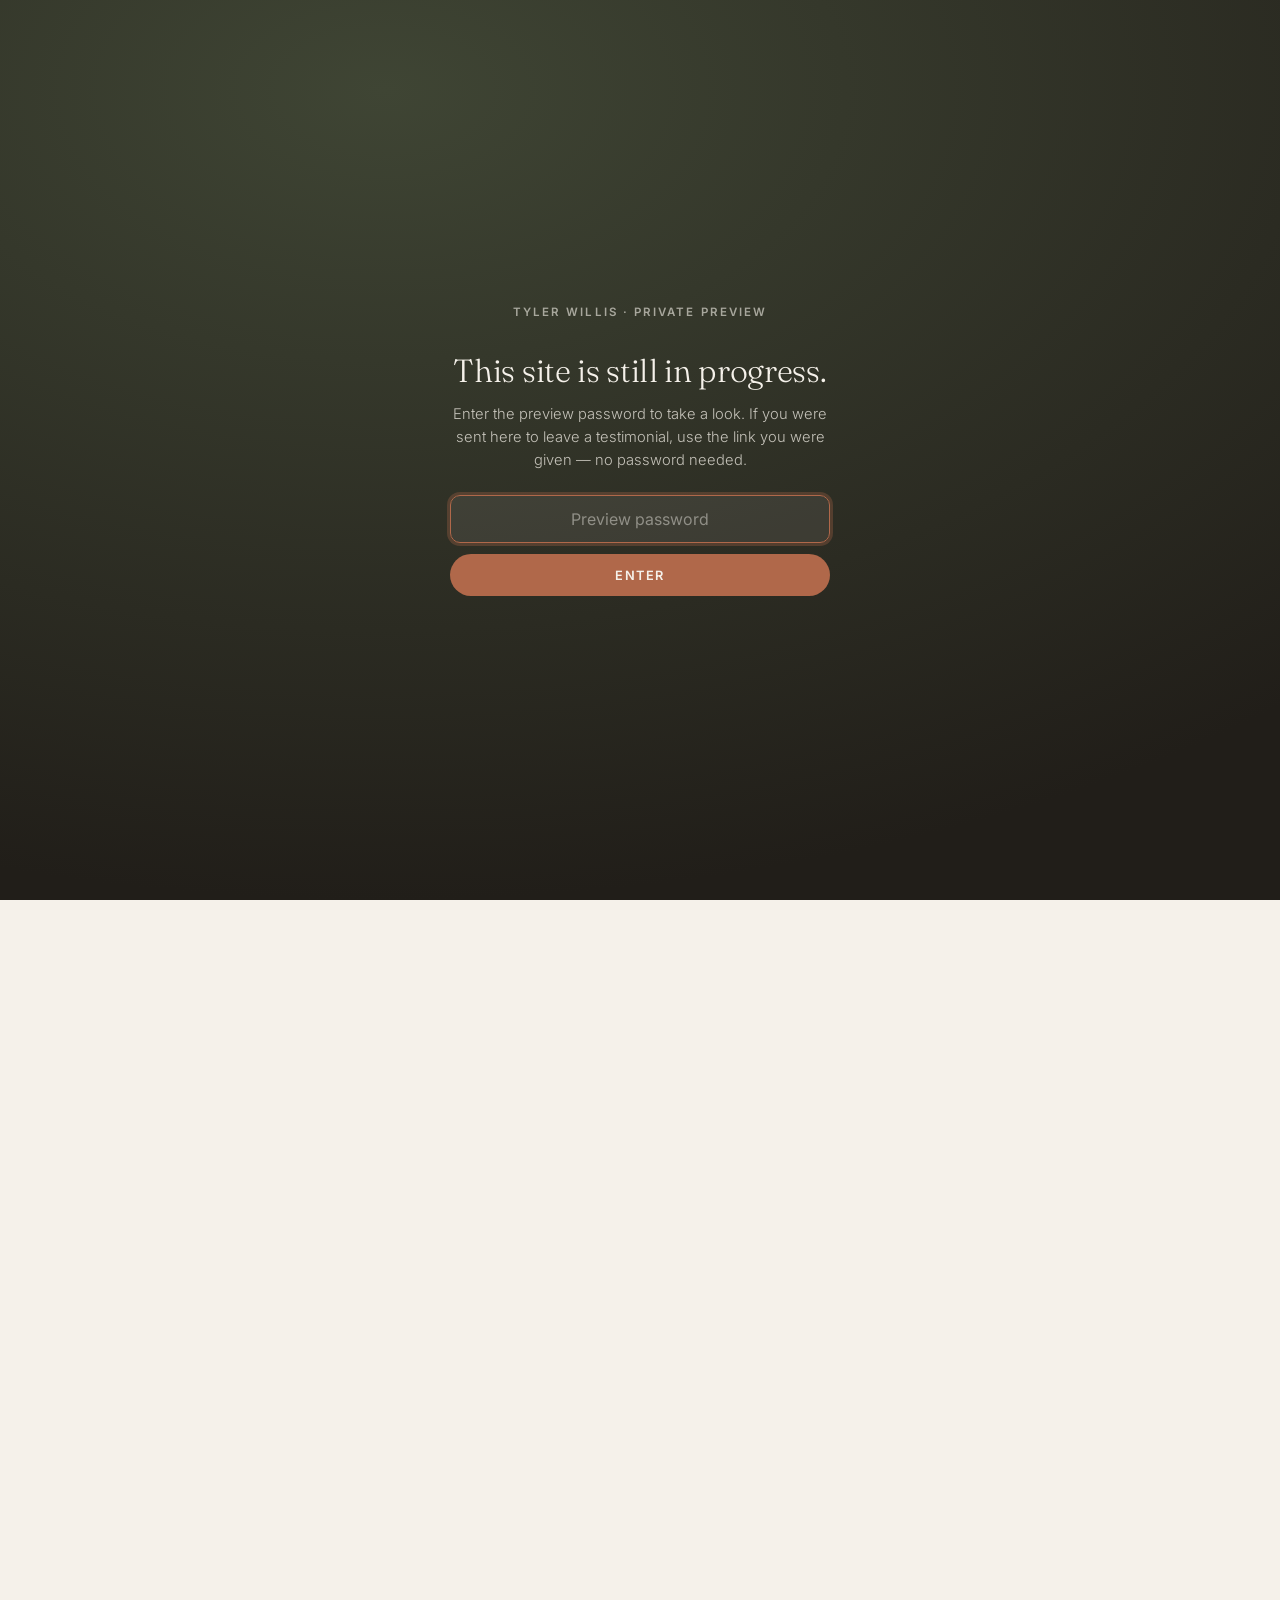
==== commit f39690e5: "Copy rewrite (less AI-sounding), homes hero, compact carousel, Places imagery - Hero: 'Houses' -> 'H" ====
--- a/index.html
+++ b/index.html
@@ -81,8 +81,8 @@
     <div class="hero-scrim"></div>
     <div class="hero-content">
       <p class="kicker light">Residential design &amp; development</p>
-      <h1>Houses,<br><em>reconsidered.</em></h1>
-      <p class="hero-sub">Overlooked homes, acquired with discipline and rebuilt with a designer’s eye — in Portland, Oregon and St.&nbsp;Petersburg, Florida.</p>
+      <h1>Homes,<br><em>reconsidered.</em></h1>
+      <p class="hero-sub">We buy houses other people pass on, in Portland and St.&nbsp;Petersburg, and turn them into homes worth living in.</p>
     </div>
     <div class="hero-foot">
       <span>Portland, OR&nbsp;&nbsp;·&nbsp;&nbsp;St. Petersburg, FL</span>
@@ -95,15 +95,15 @@
     <div class="manifesto-grid">
       <div class="manifesto-copy reveal">
         <p class="kicker">A different kind of flip</p>
-        <h2 class="statement">Most renovations chase speed. We chase the sight&nbsp;line, the section, the way morning light lands on white&nbsp;oak.</h2>
-        <p class="body-copy">Every house we take on is treated as a commission, not a transaction — fully designed before the first wall opens, specified down to the cabinet pull, and built by trades we trust. The result is a home that feels inevitable. The return follows.</p>
+        <h2 class="statement">Most flips are about speed. We care more about getting the light and the proportions right, even when that takes longer.</h2>
+        <p class="body-copy">We treat every house like a real design project. It’s drawn up before demolition starts, specified down to the cabinet hardware, and built by trades we’ve worked with for years. Done right, you notice the difference the moment you walk in.</p>
       </div>
       <figure class="manifesto-fig reveal delay-1">
         <img src="assets/img/web/kitchen-faucet-800.jpg"
              srcset="assets/img/web/kitchen-faucet-800.jpg 800w, assets/img/web/kitchen-faucet-1600.jpg 1200w"
              sizes="(max-width: 760px) 92vw, 36vw"
              alt="Brushed brass faucet over a quartz sink, rift-sawn white oak cabinetry" loading="lazy">
-        <figcaption>Rift-sawn oak &amp; unlacquered brass — Lake Oswego</figcaption>
+        <figcaption>Rift-sawn oak and unlacquered brass, Lake Oswego</figcaption>
       </figure>
     </div>
   </section>
@@ -113,7 +113,7 @@
     <div class="work-head reveal">
       <p class="kicker">Selected work</p>
       <h2 class="work-title">Recent homes.</h2>
-      <p class="work-intro body-copy">A growing portfolio of houses taken back to their bones and rebuilt around light and proportion. Choose a project to look through it.</p>
+      <p class="work-intro body-copy">A few of the houses we’ve taken down to the studs and put back together. Pick one to look through.</p>
     </div>
 
     <div class="projects" id="projects">
@@ -139,34 +139,34 @@
       </div>
     </div>
 
-    <p class="work-foot reveal">More projects are photographed each season. <a href="#contact">Ask to see the full portfolio&nbsp;→</a></p>
+    <p class="work-foot reveal">We photograph new projects as they finish. <a href="#contact">Ask to see the rest&nbsp;→</a></p>
   </section>
 
   <!-- ============ APPROACH ============ -->
   <section class="approach" id="approach">
     <div class="approach-inner">
       <p class="kicker light reveal">How we work</p>
-      <h2 class="section-title light reveal">Four moves, made&nbsp;well.</h2>
+      <h2 class="section-title light reveal">Start to finish.</h2>
       <ol class="steps">
         <li class="reveal">
           <span class="step-no">01</span>
           <h3>Acquire</h3>
-          <p>Discipline at the buy. We underwrite conservatively and choose houses for their bones — proportion, structure, lot, and light that others walk past.</p>
+          <p>We buy carefully and keep our numbers conservative. Mostly we’re after good bones: proportion, structure, a decent lot, and light that other buyers walk right past.</p>
         </li>
         <li class="reveal delay-1">
           <span class="step-no">02</span>
           <h3>Design</h3>
-          <p>Every project is fully designed before demolition begins: plans, palettes, millwork, and fixtures specified to the last cabinet pull. Nothing is decided on the fly.</p>
+          <p>The whole house is designed before demolition starts. Floor plans, finishes, cabinetry, fixtures. It’s all decided up front, so we’re not making it up as we go.</p>
         </li>
         <li class="reveal delay-2">
           <span class="step-no">03</span>
           <h3>Build</h3>
-          <p>A short bench of trusted trades, held to furniture-grade tolerances and paid on time. The schedule is honest and the standard doesn’t move.</p>
+          <p>A small crew of trades we trust and pay on time. We hold a high bar on the finish work and keep an honest schedule.</p>
         </li>
         <li class="reveal delay-3">
           <span class="step-no">04</span>
           <h3>Deliver</h3>
-          <p>Styled, photographed, and offered as a finished thought — homes that earn their price on the first walk-through, not the second price cut.</p>
+          <p>We style it, photograph it, and list it finished. The goal is a house that sells on the first walk-through, not after a price cut.</p>
         </li>
       </ol>
     </div>
@@ -178,23 +178,24 @@
     <h2 class="section-title reveal">Two cities, one&nbsp;standard.</h2>
     <div class="places-grid">
       <article class="place reveal">
-        <figure class="place-fig" data-full="assets/img/web/exterior-front-1600.jpg">
-          <img src="assets/img/web/exterior-front-800.jpg" srcset="assets/img/web/exterior-front-800.jpg 800w, assets/img/web/exterior-front-1600.jpg 1600w" sizes="(max-width:760px) 92vw, 44vw" alt="Mid-century ranch under tall Douglas firs, Lake Oswego" loading="lazy">
+        <figure class="place-fig" data-full="assets/projects/StallionHouse__001_websize.jpg">
+          <img src="assets/projects/StallionHouse__001_websize.jpg" sizes="(max-width:760px) 92vw, 44vw" alt="Black mid-century modern home with a cedar garage door and clean landscaping, Portland" loading="lazy">
         </figure>
         <div class="place-body">
           <h3>Portland, <em>Oregon</em></h3>
-          <p class="place-tag">Established — where the practice began&nbsp;&nbsp;<span class="coords">45.52°N&nbsp;122.68°W</span></p>
-          <p>Mid-century stock under Douglas firs: ranches and split-levels with good bones and fifty years of deferred decisions. This is the work that built our name.</p>
+          <p class="place-tag">Where we started&nbsp;&nbsp;<span class="coords">45.52°N&nbsp;122.68°W</span></p>
+          <p>Mid-century ranches and split-levels under the Douglas firs, most of them sitting on good bones and years of deferred maintenance. This is where we got our start.</p>
         </div>
       </article>
       <article class="place reveal delay-1">
-        <figure class="place-fig" data-full="assets/img/web/patio-1600.jpg">
-          <img src="assets/img/web/patio-800.jpg" srcset="assets/img/web/patio-800.jpg 800w, assets/img/web/patio-1600.jpg 1600w" sizes="(max-width:760px) 92vw, 44vw" alt="Covered outdoor dining patio with paper globe pendant" loading="lazy">
+        <!-- St. Petersburg placeholder — swap in a real St. Pete coastal/neighborhood photo when available. -->
+        <figure class="place-fig place-coast" aria-label="St. Petersburg, Florida — imagery to come" role="img">
+          <span class="place-coast-cap">On the Gulf</span>
         </figure>
         <div class="place-body">
           <h3>St. Petersburg, <em>Florida</em></h3>
-          <p class="place-tag">Expanding — first projects underway&nbsp;&nbsp;<span class="coords">27.77°N&nbsp;82.64°W</span></p>
-          <p>Coastal light, block construction, and a generation of bungalows ready to be taken seriously. The same discipline, translated for the Gulf.</p>
+          <p class="place-tag">Where we’re headed next&nbsp;&nbsp;<span class="coords">27.77°N&nbsp;82.64°W</span></p>
+          <p>Warm light, sturdy old bungalows, and waterfront neighborhoods worth taking seriously. We’re bringing the same approach to the Gulf Coast.</p>
         </div>
       </article>
     </div>
@@ -205,18 +206,18 @@
     <div class="partners-grid">
       <div class="partners-intro reveal">
         <p class="kicker">Work with us</p>
-        <h2 class="section-title">Built on a short list of good&nbsp;relationships.</h2>
-        <p class="body-copy">Each project runs on a small circle of aligned capital and a trusted bench of trades. Both lists are short on purpose — and always open to the right addition.</p>
+        <h2 class="section-title">A short list of good&nbsp;relationships.</h2>
+        <p class="body-copy">Every project runs on a small group of investors and a crew of trades we trust. We keep both lists short on purpose, but there’s always room for the right person.</p>
       </div>
       <div class="partner-cards">
         <article class="p-card reveal delay-1">
           <h3>Capital partners</h3>
-          <p>We take on a limited number of investment partners per project, with conservative underwriting, transparent budgets, and reporting you don’t have to chase. If you’d like to see how a deal is structured, we’ll walk you through a real one.</p>
+          <p>We bring on a few investors per project. Conservative numbers, budgets you can actually see, and updates you don’t have to chase. If you want to know how a deal comes together, we’ll walk you through a real one.</p>
           <a class="text-cta" href="#contact">Start a conversation <span class="arrow">→</span></a>
         </article>
         <article class="p-card reveal delay-2">
           <h3>Vendors &amp; trades</h3>
-          <p>Cabinetmakers, tile setters, landscape crews, fabricators — if you sweat the last millimeter, we want to know you. We plan ahead, respect your schedule, and pay like we’d like to be paid.</p>
+          <p>Cabinetmakers, tile setters, landscapers, fabricators: if you care about the last millimeter, we want to meet you. We plan ahead, respect your time, and pay the way we’d want to be paid.</p>
           <a class="text-cta" href="#contact">Introduce your work <span class="arrow">→</span></a>
         </article>
       </div>
@@ -232,8 +233,7 @@
       <div class="about-copy reveal delay-1">
         <p class="kicker">Principal</p>
         <h2 class="section-title">Tyler&nbsp;Willis</h2>
-        <p class="body-copy">Tyler approaches each house the way a designer approaches a commission — with a point of view, a respect for what the building wants to be, and zero tolerance for the beige middle. He founded the practice in Portland and is now bringing the same standard to St.&nbsp;Petersburg.</p>
-        <p class="body-copy">He’s usually on site. The best way to reach him is below.</p>
+        <p class="body-copy">Tyler treats every house like a design project, not a quick flip. He has a clear point of view and no patience for the safe, beige version of a renovation. He started the company in Portland and is expanding it to St.&nbsp;Petersburg.</p>
       </div>
     </div>
   </section>
@@ -241,17 +241,12 @@
   <!-- ============ CONTACT ============ -->
   <section class="contact" id="contact">
     <p class="kicker light reveal">Contact</p>
-    <h2 class="contact-line reveal">Have a house, a deal, or a craft worth&nbsp;seeing?</h2>
+    <h2 class="contact-line reveal">Have a house, a deal, or work worth&nbsp;showing us?</h2>
     <a class="contact-mail reveal delay-1" href="mailto:TylerWillisPro@gmail.com">TylerWillisPro@gmail.com</a>
     <div class="contact-methods reveal delay-2">
       <a class="c-method" href="tel:+15032011336">
         <svg viewBox="0 0 24 24" aria-hidden="true" fill="none" stroke="currentColor" stroke-width="1.6" stroke-linecap="round" stroke-linejoin="round"><path d="M22 16.9v3a2 2 0 0 1-2.2 2 19.8 19.8 0 0 1-8.6-3.1 19.5 19.5 0 0 1-6-6 19.8 19.8 0 0 1-3.1-8.7A2 2 0 0 1 4.1 2h3a2 2 0 0 1 2 1.7c.1.9.3 1.8.6 2.7a2 2 0 0 1-.5 2.1L8 9.6a16 16 0 0 0 6 6l1.1-1.1a2 2 0 0 1 2.1-.5c.9.3 1.8.5 2.7.6a2 2 0 0 1 1.7 2Z"/></svg>
         <span class="c-label">Call or text<b>(503) 201-1336</b></span>
-      </a>
-      <!-- Instagram: update href + handle once Tyler's account is confirmed. -->
-      <a class="c-method" href="https://www.instagram.com/" target="_blank" rel="noopener">
-        <svg viewBox="0 0 24 24" aria-hidden="true" fill="none" stroke="currentColor" stroke-width="1.6" stroke-linecap="round" stroke-linejoin="round"><rect x="2" y="2" width="20" height="20" rx="5.5"/><circle cx="12" cy="12" r="4"/><circle cx="17.5" cy="6.5" r="1.1" fill="currentColor" stroke="none"/></svg>
-        <span class="c-label">Instagram<b>Follow the work</b></span>
       </a>
     </div>
     <p class="contact-note reveal delay-2">Portland, Oregon&nbsp;&nbsp;·&nbsp;&nbsp;St. Petersburg, Florida</p>
@@ -269,7 +264,6 @@
       <a href="#partners">Partners</a>
       <a href="mailto:TylerWillisPro@gmail.com">Email</a>
       <a href="tel:+15032011336">Call / text</a>
-      <a href="https://www.instagram.com/" target="_blank" rel="noopener">Instagram</a>
     </span>
   </div>
 </footer>
--- a/css/styles.css
+++ b/css/styles.css
@@ -789,9 +789,11 @@
   background: var(--olive-deep); scrollbar-width: none;
 }
 .caro::-webkit-scrollbar { display: none; }
-.caro .slide { flex: 0 0 100%; scroll-snap-align: center; aspect-ratio: 3 / 2; }
+/* Height is capped to the viewport so the whole Work section fits on short
+   screens (e.g. Surface Pro) without the carousel running past the fold. */
+.caro .slide { flex: 0 0 100%; scroll-snap-align: center; height: clamp(240px, 52vh, 560px); }
 .caro .slide img { width: 100%; height: 100%; object-fit: cover; display: block; cursor: zoom-in; }
-@media (max-width: 640px) { .caro .slide { aspect-ratio: 4 / 3; } }
+@media (max-width: 640px) { .caro .slide { height: clamp(220px, 46vh, 420px); } }
 
 .caro-arrow {
   position: absolute; top: 50%; transform: translateY(-50%);
@@ -859,3 +861,41 @@
 .c-method .c-label { display: flex; flex-direction: column; line-height: 1.2; font-family: var(--sans); text-align: left; }
 .c-method .c-label { font-size: 0.72rem; letter-spacing: 0.12em; text-transform: uppercase; color: rgba(245, 241, 234, 0.6); }
 .c-method .c-label b { font-size: 0.95rem; letter-spacing: 0.01em; text-transform: none; color: var(--cream); font-weight: 500; margin-top: 0.15rem; }
+
+/* ============ St. Petersburg coastal placeholder (Places) ============ */
+/* Interim treatment until a real St. Pete photo is supplied. */
+.place-coast {
+  aspect-ratio: 5 / 4;
+  cursor: default;
+  position: relative;
+  display: flex;
+  align-items: flex-end;
+  background:
+    linear-gradient(180deg,
+      #dfe7e6 0%,
+      #bcd2d3 38%,
+      #7fa9ab 46%,
+      #5f8f93 60%,
+      #6f8f86 61%,
+      #d9c8a6 61.4%,
+      #e7d9bb 100%);
+}
+.place-coast::after {
+  /* faint sun low on the horizon */
+  content: "";
+  position: absolute;
+  left: 22%; top: 34%;
+  width: 34%; aspect-ratio: 1;
+  border-radius: 50%;
+  background: radial-gradient(circle, rgba(255,247,232,0.85) 0%, rgba(255,247,232,0) 68%);
+}
+.place-coast-cap {
+  position: relative;
+  margin: 1rem 1.1rem;
+  font-family: var(--sans);
+  font-size: 0.72rem;
+  font-weight: 600;
+  letter-spacing: 0.16em;
+  text-transform: uppercase;
+  color: rgba(33, 30, 25, 0.55);
+}
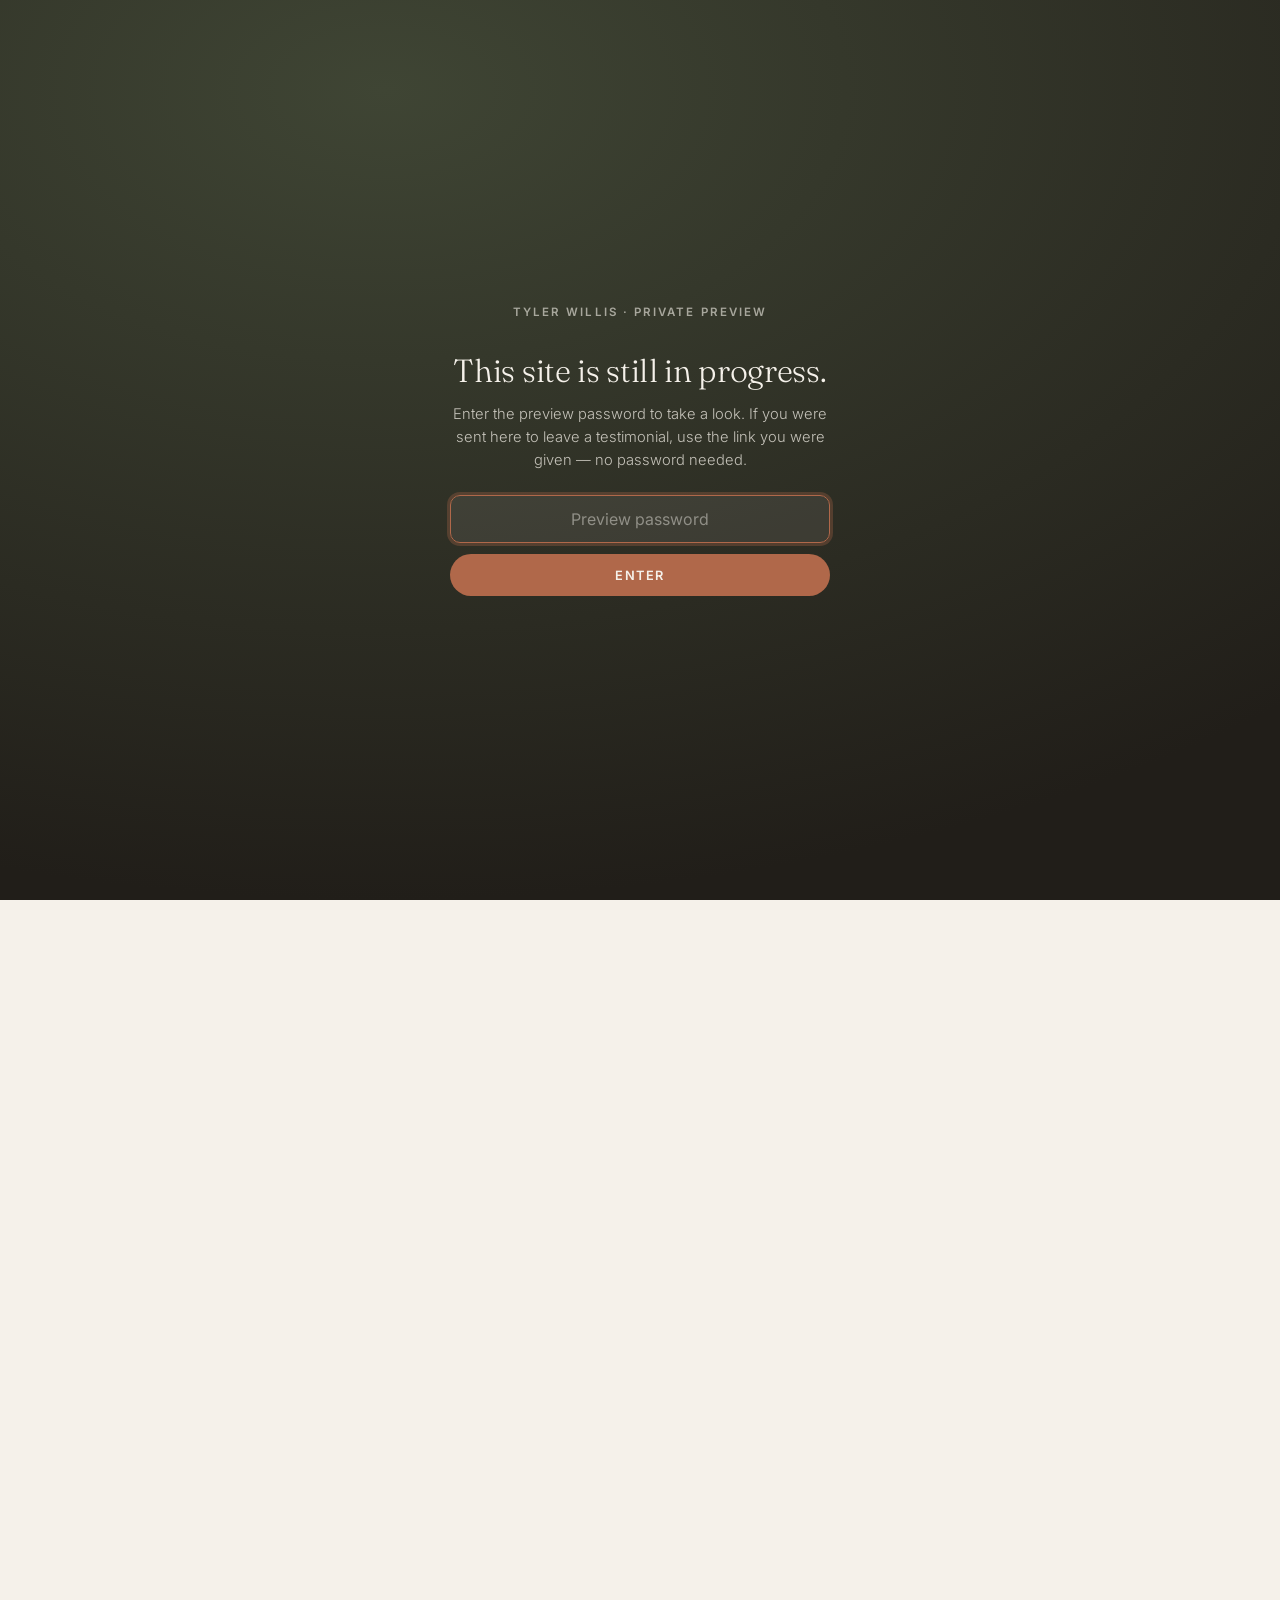
==== commit 730e665c: "Refine hero/bio copy, filmstrip gallery, St. Pete frame, testimonials section - Hero: drop 'other pe" ====
--- a/index.html
+++ b/index.html
@@ -82,7 +82,7 @@
     <div class="hero-content">
       <p class="kicker light">Residential design &amp; development</p>
       <h1>Homes,<br><em>reconsidered.</em></h1>
-      <p class="hero-sub">We buy houses other people pass on, in Portland and St.&nbsp;Petersburg, and turn them into homes worth living in.</p>
+      <p class="hero-sub">We take on older houses in Portland and St.&nbsp;Petersburg and turn them into homes worth living in.</p>
     </div>
     <div class="hero-foot">
       <span>Portland, OR&nbsp;&nbsp;·&nbsp;&nbsp;St. Petersburg, FL</span>
@@ -113,7 +113,7 @@
     <div class="work-head reveal">
       <p class="kicker">Selected work</p>
       <h2 class="work-title">Recent homes.</h2>
-      <p class="work-intro body-copy">A few of the houses we’ve taken down to the studs and put back together. Pick one to look through.</p>
+      <p class="work-intro body-copy">A handful of recent projects. Pick one to look through.</p>
     </div>
 
     <div class="projects" id="projects">
@@ -127,20 +127,27 @@
       </div>
 
       <div class="proj-stage">
-        <div class="caro" id="caro" tabindex="0" aria-label="Project photos"></div>
-        <button class="caro-arrow prev" id="caroPrev" aria-label="Previous photo" type="button">‹</button>
-        <button class="caro-arrow next" id="caroNext" aria-label="Next photo" type="button">›</button>
-        <button class="caro-expand" id="caroExpand" aria-label="View full screen" type="button">⤢</button>
-        <button class="caro-close" id="caroClose" aria-label="Close full screen" type="button">×</button>
+        <div class="film" id="film" tabindex="0" aria-label="Project photos"></div>
+        <button class="film-arrow prev" id="filmPrev" aria-label="Scroll left" type="button">‹</button>
+        <button class="film-arrow next" id="filmNext" aria-label="Scroll right" type="button">›</button>
         <div class="caro-meta">
           <span class="proj-name" id="projName">The Alfred House</span>
-          <span class="caro-count" id="caroCount">1 / 9</span>
+          <span class="caro-count" id="caroCount">9 photos</span>
         </div>
       </div>
     </div>
 
     <p class="work-foot reveal">We photograph new projects as they finish. <a href="#contact">Ask to see the rest&nbsp;→</a></p>
   </section>
+
+  <!-- Fullscreen single-photo viewer (for the filmstrip) -->
+  <div class="proj-light" id="projLight" aria-hidden="true" role="dialog" aria-label="Photo viewer">
+    <button class="pl-btn pl-close" id="plClose" aria-label="Close" type="button">×</button>
+    <button class="pl-btn pl-prev" id="plPrev" aria-label="Previous photo" type="button">‹</button>
+    <img class="pl-img" id="plImg" alt="">
+    <button class="pl-btn pl-next" id="plNext" aria-label="Next photo" type="button">›</button>
+    <span class="pl-count" id="plCount"></span>
+  </div>
 
   <!-- ============ APPROACH ============ -->
   <section class="approach" id="approach">
@@ -188,13 +195,13 @@
         </div>
       </article>
       <article class="place reveal delay-1">
-        <!-- St. Petersburg placeholder — swap in a real St. Pete coastal/neighborhood photo when available. -->
-        <figure class="place-fig place-coast" aria-label="St. Petersburg, Florida — imagery to come" role="img">
-          <span class="place-coast-cap">On the Gulf</span>
+        <!-- St. Petersburg — framed placeholder until the first project is photographed. -->
+        <figure class="place-fig place-soon" aria-label="St. Petersburg — first project in progress" role="img">
+          <span class="place-soon-cap">First project<br>in progress</span>
         </figure>
         <div class="place-body">
           <h3>St. Petersburg, <em>Florida</em></h3>
-          <p class="place-tag">Where we’re headed next&nbsp;&nbsp;<span class="coords">27.77°N&nbsp;82.64°W</span></p>
+          <p class="place-tag">First project underway&nbsp;&nbsp;<span class="coords">27.77°N&nbsp;82.64°W</span></p>
           <p>Warm light, sturdy old bungalows, and waterfront neighborhoods worth taking seriously. We’re bringing the same approach to the Gulf Coast.</p>
         </div>
       </article>
@@ -233,9 +240,33 @@
       <div class="about-copy reveal delay-1">
         <p class="kicker">Principal</p>
         <h2 class="section-title">Tyler&nbsp;Willis</h2>
-        <p class="body-copy">Tyler treats every house like a design project, not a quick flip. He has a clear point of view and no patience for the safe, beige version of a renovation. He started the company in Portland and is expanding it to St.&nbsp;Petersburg.</p>
-      </div>
-    </div>
+        <p class="body-copy">Tyler treats every house like a design project, not a quick flip. He has a clear point of view and no patience for the safe, beige version of a renovation. He got his start in Portland, and he’s now moving to St.&nbsp;Petersburg to bring the same care and craft to homes there.</p>
+      </div>
+    </div>
+  </section>
+
+  <!-- ============ TESTIMONIALS ============ -->
+  <!-- PLACEHOLDER testimonials — swap these out for real ones collected from /testimonials/. -->
+  <section class="voices" id="voices">
+    <div class="voices-head reveal">
+      <p class="kicker">Kind words</p>
+      <h2 class="section-title">What it’s like to work with Tyler.</h2>
+    </div>
+    <div class="voices-grid">
+      <figure class="voice reveal">
+        <blockquote>“We talked to a few people about redoing our place, and Tyler was the only one with an actual plan before he gave us a number. It came out better than what we had pictured.”</blockquote>
+        <figcaption><span class="v-name">Placeholder</span><span class="v-role">Homeowner · Lake Oswego</span></figcaption>
+      </figure>
+      <figure class="voice reveal delay-1">
+        <blockquote>“I’ve put money into a few of his projects now. The budgets hold, the updates come on time, and I’m not left chasing anyone for answers. That’s rarer than it should be.”</blockquote>
+        <figcaption><span class="v-name">Placeholder</span><span class="v-role">Capital partner</span></figcaption>
+      </figure>
+      <figure class="voice reveal delay-2">
+        <blockquote>“He notices the things most people skip — where a seam lands, how a door swings. You can see it in the finished house.”</blockquote>
+        <figcaption><span class="v-name">Placeholder</span><span class="v-role">Trade partner · Portland</span></figcaption>
+      </figure>
+    </div>
+    <p class="voices-foot reveal">Worked with Tyler? <a href="/testimonials/">Share your experience&nbsp;→</a></p>
   </section>
 
   <!-- ============ CONTACT ============ -->
@@ -292,33 +323,35 @@
 
   var wrap = document.getElementById('projects');
   if (!wrap) return;
-  var caro    = document.getElementById('caro');
+  var film    = document.getElementById('film');
   var countEl = document.getElementById('caroCount');
   var nameEl  = document.getElementById('projName');
   var tabs    = [].slice.call(wrap.querySelectorAll('.proj-tab'));
   var current = 'alfred';
 
+  // ---- filmstrip: natural-aspect photos at a fixed height, scroll horizontally ----
   function build(id) {
     current = id;
     var p = projects[id];
-    caro.innerHTML = '';
+    film.innerHTML = '';
     p.photos.forEach(function (file, i) {
-      var slide = document.createElement('div');
-      slide.className = 'slide';
+      var fig = document.createElement('button');
+      fig.className = 'fslide';
+      fig.type = 'button';
+      fig.setAttribute('aria-label', 'View ' + p.name + ', photo ' + (i + 1));
       var img = document.createElement('img');
       img.src = BASE + file;
-      img.alt = p.name + ' — photograph ' + (i + 1);
-      img.loading = i < 2 ? 'eager' : 'lazy';
+      img.alt = p.name + ', photo ' + (i + 1);
+      img.loading = i < 3 ? 'eager' : 'lazy';
       img.decoding = 'async';
-      img.addEventListener('click', function () {
-        if (!wrap.classList.contains('is-fullscreen')) setFS(true);
-      });
-      slide.appendChild(img);
-      caro.appendChild(slide);
+      fig.appendChild(img);
+      fig.addEventListener('click', function () { openLight(id, i); });
+      film.appendChild(fig);
     });
     nameEl.textContent = p.name;
-    caro.scrollLeft = 0;
-    updateCount();
+    var n = p.photos.length;
+    countEl.textContent = n + (n === 1 ? ' photo' : ' photos');
+    film.scrollLeft = 0;
     tabs.forEach(function (t) {
       var on = t.getAttribute('data-proj') === id;
       t.classList.toggle('is-active', on);
@@ -326,51 +359,54 @@
     });
   }
 
-  function slideW() {
-    var s = caro.querySelector('.slide');
-    return s ? s.getBoundingClientRect().width : caro.clientWidth || 1;
+  function scrollFilm(dir) { film.scrollBy({ left: dir * Math.max(240, film.clientWidth * 0.8), behavior: 'smooth' }); }
+  document.getElementById('filmPrev').addEventListener('click', function () { scrollFilm(-1); });
+  document.getElementById('filmNext').addEventListener('click', function () { scrollFilm(1); });
+  film.addEventListener('keydown', function (e) {
+    if (e.key === 'ArrowLeft')  { scrollFilm(-1); e.preventDefault(); }
+    if (e.key === 'ArrowRight') { scrollFilm(1);  e.preventDefault(); }
+  });
+  tabs.forEach(function (tb) { tb.addEventListener('click', function () { build(tb.getAttribute('data-proj')); }); });
+
+  // ---- fullscreen single-photo viewer ----
+  var light   = document.getElementById('projLight');
+  var lightImg = document.getElementById('plImg');
+  var plCount = document.getElementById('plCount');
+  var lightProj = null, lightIdx = 0;
+
+  function renderLight() {
+    var p = projects[lightProj];
+    lightImg.src = BASE + p.photos[lightIdx];
+    lightImg.alt = p.name + ', photo ' + (lightIdx + 1);
+    plCount.textContent = p.name + '  ·  ' + (lightIdx + 1) + ' / ' + p.photos.length;
   }
-  function index() { return Math.max(0, Math.round(caro.scrollLeft / slideW())); }
-  function updateCount() {
-    var n = projects[current].photos.length;
-    countEl.textContent = Math.min(n, index() + 1) + ' / ' + n;
+  function openLight(id, i) {
+    lightProj = id; lightIdx = i;
+    renderLight();
+    light.classList.add('open');
+    light.setAttribute('aria-hidden', 'false');
+    document.body.style.overflow = 'hidden';
   }
-  function go(dir) { caro.scrollBy({ left: dir * slideW(), behavior: 'smooth' }); }
-
-  document.getElementById('caroPrev').addEventListener('click', function () { go(-1); });
-  document.getElementById('caroNext').addEventListener('click', function () { go(1); });
-
-  var t;
-  caro.addEventListener('scroll', function () { clearTimeout(t); t = setTimeout(updateCount, 60); }, { passive: true });
-  caro.addEventListener('keydown', function (e) {
-    if (e.key === 'ArrowLeft')  { go(-1); e.preventDefault(); }
-    if (e.key === 'ArrowRight') { go(1);  e.preventDefault(); }
+  function closeLight() {
+    light.classList.remove('open');
+    light.setAttribute('aria-hidden', 'true');
+    document.body.style.overflow = '';
+  }
+  function step(dir) {
+    var n = projects[lightProj].photos.length;
+    lightIdx = (lightIdx + dir + n) % n;
+    renderLight();
+  }
+  document.getElementById('plClose').addEventListener('click', closeLight);
+  document.getElementById('plPrev').addEventListener('click', function (e) { e.stopPropagation(); step(-1); });
+  document.getElementById('plNext').addEventListener('click', function (e) { e.stopPropagation(); step(1); });
+  light.addEventListener('click', function (e) { if (e.target === light) closeLight(); });
+  document.addEventListener('keydown', function (e) {
+    if (!light.classList.contains('open')) return;
+    if (e.key === 'Escape')     closeLight();
+    if (e.key === 'ArrowLeft')  step(-1);
+    if (e.key === 'ArrowRight') step(1);
   });
-
-  tabs.forEach(function (tb) { tb.addEventListener('click', function () { build(tb.getAttribute('data-proj')); }); });
-
-  // fullscreen — same carousel, expanded; preserve the current photo across the resize
-  function setFS(on) {
-    var idx = index();
-    wrap.classList.toggle('is-fullscreen', on);
-    document.body.style.overflow = on ? 'hidden' : '';
-    requestAnimationFrame(function () { caro.scrollLeft = idx * slideW(); updateCount(); });
-  }
-  document.getElementById('caroExpand').addEventListener('click', function () { setFS(true); });
-  document.getElementById('caroClose').addEventListener('click', function () { setFS(false); });
-  document.addEventListener('keydown', function (e) {
-    if (!wrap.classList.contains('is-fullscreen')) return;
-    if (e.key === 'Escape')     setFS(false);
-    if (e.key === 'ArrowLeft')  go(-1);
-    if (e.key === 'ArrowRight') go(1);
-  });
-
-  var rt;
-  window.addEventListener('resize', function () {
-    clearTimeout(rt);
-    var idx = index();
-    rt = setTimeout(function () { caro.scrollLeft = idx * slideW(); updateCount(); }, 120);
-  }, { passive: true });
 
   build('alfred');
 })();
--- a/css/styles.css
+++ b/css/styles.css
@@ -783,67 +783,71 @@
 .proj-tab.is-active { background: var(--ink); color: var(--cream); border-color: var(--ink); }
 
 .proj-stage { position: relative; }
-.caro {
-  display: flex; overflow-x: auto; scroll-snap-type: x mandatory;
-  -webkit-overflow-scrolling: touch; border-radius: 14px;
-  background: var(--olive-deep); scrollbar-width: none;
-}
-.caro::-webkit-scrollbar { display: none; }
-/* Height is capped to the viewport so the whole Work section fits on short
-   screens (e.g. Surface Pro) without the carousel running past the fold. */
-.caro .slide { flex: 0 0 100%; scroll-snap-align: center; height: clamp(240px, 52vh, 560px); }
-.caro .slide img { width: 100%; height: 100%; object-fit: cover; display: block; cursor: zoom-in; }
-@media (max-width: 640px) { .caro .slide { height: clamp(220px, 46vh, 420px); } }
-
-.caro-arrow {
+
+/* Filmstrip: each photo keeps its natural aspect at a fixed height, so portrait
+   and landscape shots both sit uncropped and several are visible per swipe. */
+.film {
+  display: flex; gap: 8px;
+  overflow-x: auto; overflow-y: hidden;
+  scroll-snap-type: x proximity;
+  -webkit-overflow-scrolling: touch;
+  border-radius: 14px; background: var(--olive-deep);
+  scrollbar-width: none;
+  height: clamp(240px, 46vh, 440px);
+}
+.film::-webkit-scrollbar { display: none; }
+.film .fslide {
+  flex: 0 0 auto; height: 100%; scroll-snap-align: start;
+  padding: 0; border: none; background: none; cursor: zoom-in; overflow: hidden;
+}
+.film .fslide img { height: 100%; width: auto; display: block; object-fit: cover; transition: opacity 0.2s; }
+.film .fslide:hover img { opacity: 0.92; }
+@media (max-width: 640px) { .film { height: clamp(220px, 40vh, 360px); } }
+
+.film-arrow {
   position: absolute; top: 50%; transform: translateY(-50%);
   width: 44px; height: 44px; border-radius: 50%; border: none; cursor: pointer;
-  background: rgba(251, 249, 244, 0.9); color: var(--ink);
+  background: rgba(251, 249, 244, 0.92); color: var(--ink);
   font-size: 1.6rem; line-height: 1; display: flex; align-items: center; justify-content: center;
   box-shadow: 0 4px 16px rgba(33, 30, 25, 0.28); transition: background 0.2s, transform 0.2s;
 }
-.caro-arrow:hover { background: #fff; }
-.caro-arrow:active { transform: translateY(-50%) scale(0.94); }
-.caro-arrow.prev { left: 12px; }
-.caro-arrow.next { right: 12px; }
-@media (max-width: 640px) { .caro-arrow { width: 38px; height: 38px; font-size: 1.3rem; } }
-
-.caro-expand {
-  position: absolute; top: 12px; right: 12px; width: 38px; height: 38px; border-radius: 50%;
-  border: none; cursor: pointer; background: rgba(33, 30, 25, 0.5); color: var(--cream);
-  font-size: 1.05rem; display: flex; align-items: center; justify-content: center; transition: background 0.2s;
-}
-.caro-expand:hover { background: rgba(33, 30, 25, 0.78); }
-.caro-close { display: none; }
+.film-arrow:hover { background: #fff; }
+.film-arrow:active { transform: translateY(-50%) scale(0.94); }
+.film-arrow.prev { left: 12px; }
+.film-arrow.next { right: 12px; }
+@media (max-width: 640px) { .film-arrow { width: 38px; height: 38px; font-size: 1.3rem; } }
 
 .caro-meta { display: flex; justify-content: space-between; align-items: baseline; margin-top: 0.9rem; gap: 1rem; }
 .proj-name { font-family: var(--serif); font-size: 1.15rem; color: var(--ink); }
 .caro-count { font-family: var(--sans); font-size: 0.8rem; letter-spacing: 0.08em; color: var(--ink-2); font-variant-numeric: tabular-nums; }
 
-/* fullscreen view — same carousel, expanded */
-.projects.is-fullscreen .proj-stage {
-  position: fixed; inset: 0; z-index: 200; background: #1a1712;
-  display: flex; flex-direction: column; justify-content: center; padding: 0; margin: 0;
-}
-.projects.is-fullscreen .caro { border-radius: 0; background: transparent; }
-.projects.is-fullscreen .caro .slide {
-  aspect-ratio: auto; height: 100vh; height: 100dvh;
+/* Fullscreen single-photo viewer */
+.proj-light {
+  position: fixed; inset: 0; z-index: 200; display: none;
+  align-items: center; justify-content: center;
+  background: rgba(20, 17, 14, 0.96);
+}
+.proj-light.open { display: flex; }
+.proj-light .pl-img { max-width: 92vw; max-height: 86vh; object-fit: contain; box-shadow: 0 20px 60px rgba(0,0,0,0.5); }
+.pl-btn {
+  position: fixed; border: none; cursor: pointer; color: var(--cream);
+  background: rgba(245, 241, 234, 0.12);
   display: flex; align-items: center; justify-content: center;
-}
-.projects.is-fullscreen .caro .slide img { width: 100%; height: 100%; object-fit: contain; cursor: default; }
-.projects.is-fullscreen .caro-expand { display: none; }
-.projects.is-fullscreen .caro-close {
-  display: flex; position: fixed; top: 16px; right: 16px; width: 46px; height: 46px; border-radius: 50%;
-  border: none; cursor: pointer; background: rgba(245, 241, 234, 0.14); color: var(--cream);
-  font-size: 1.7rem; align-items: center; justify-content: center; z-index: 210; transition: background 0.2s;
-}
-.projects.is-fullscreen .caro-close:hover { background: rgba(245, 241, 234, 0.28); }
-.projects.is-fullscreen .caro-arrow { z-index: 210; }
-.projects.is-fullscreen .caro-meta {
-  position: fixed; bottom: 20px; left: 0; right: 0; margin: 0; justify-content: center; gap: 1.2rem; z-index: 210;
-}
-.projects.is-fullscreen .proj-name { color: var(--cream); }
-.projects.is-fullscreen .caro-count { color: rgba(245, 241, 234, 0.7); }
+  transition: background 0.2s;
+}
+.pl-btn:hover { background: rgba(245, 241, 234, 0.26); }
+.pl-close { top: 16px; right: 16px; width: 46px; height: 46px; border-radius: 50%; font-size: 1.7rem; }
+.pl-prev, .pl-next { top: 50%; transform: translateY(-50%); width: 50px; height: 50px; border-radius: 50%; font-size: 1.9rem; }
+.pl-prev { left: 16px; }
+.pl-next { right: 16px; }
+.pl-count {
+  position: fixed; bottom: 18px; left: 0; right: 0; text-align: center;
+  color: rgba(245, 241, 234, 0.75); font-family: var(--sans);
+  font-size: 0.78rem; letter-spacing: 0.06em;
+}
+@media (max-width: 640px) {
+  .pl-prev, .pl-next { width: 42px; height: 42px; font-size: 1.5rem; }
+}
 
 /* ============ Contact methods (Email / Call / Instagram) ============ */
 .contact-methods {
@@ -862,40 +866,53 @@
 .c-method .c-label { font-size: 0.72rem; letter-spacing: 0.12em; text-transform: uppercase; color: rgba(245, 241, 234, 0.6); }
 .c-method .c-label b { font-size: 0.95rem; letter-spacing: 0.01em; text-transform: none; color: var(--cream); font-weight: 500; margin-top: 0.15rem; }
 
-/* ============ St. Petersburg coastal placeholder (Places) ============ */
-/* Interim treatment until a real St. Pete photo is supplied. */
-.place-coast {
+/* ============ St. Petersburg framed placeholder (Places) ============ */
+/* Empty photo frame until the first St. Pete project is shot. */
+.place-soon {
   aspect-ratio: 5 / 4;
   cursor: default;
-  position: relative;
-  display: flex;
-  align-items: flex-end;
-  background:
-    linear-gradient(180deg,
-      #dfe7e6 0%,
-      #bcd2d3 38%,
-      #7fa9ab 46%,
-      #5f8f93 60%,
-      #6f8f86 61%,
-      #d9c8a6 61.4%,
-      #e7d9bb 100%);
-}
-.place-coast::after {
-  /* faint sun low on the horizon */
-  content: "";
-  position: absolute;
-  left: 22%; top: 34%;
-  width: 34%; aspect-ratio: 1;
-  border-radius: 50%;
-  background: radial-gradient(circle, rgba(255,247,232,0.85) 0%, rgba(255,247,232,0) 68%);
-}
-.place-coast-cap {
-  position: relative;
-  margin: 1rem 1.1rem;
-  font-family: var(--sans);
-  font-size: 0.72rem;
-  font-weight: 600;
-  letter-spacing: 0.16em;
-  text-transform: uppercase;
-  color: rgba(33, 30, 25, 0.55);
-}
+  display: flex;
+  align-items: center;
+  justify-content: center;
+  text-align: center;
+  background: var(--paper);
+  border: 1px solid var(--line);
+  box-shadow: inset 0 0 0 6px var(--paper), inset 0 0 0 7px var(--line);
+}
+.place-soon-cap {
+  font-family: var(--serif);
+  font-weight: 400;
+  font-size: clamp(1.2rem, 2.2vw, 1.6rem);
+  line-height: 1.2;
+  color: var(--ink-2);
+}
+
+/* ============ Testimonials (Kind words) ============ */
+.voices { padding: clamp(4.5rem, 11vw, 9rem) var(--pad); background: var(--paper); }
+.voices-head { max-width: 1400px; margin: 0 auto 2.6rem; }
+.voices-grid {
+  max-width: 1400px; margin: 0 auto;
+  display: grid; grid-template-columns: repeat(3, 1fr);
+  gap: clamp(1.2rem, 2.4vw, 2rem);
+}
+@media (max-width: 860px) { .voices-grid { grid-template-columns: 1fr; } }
+.voice {
+  display: flex; flex-direction: column; gap: 1.3rem;
+  padding: clamp(1.5rem, 2.6vw, 2.1rem);
+  background: var(--cream);
+  border-top: 2px solid var(--terracotta);
+  border-radius: 2px;
+}
+.voice blockquote {
+  font-family: var(--serif); font-weight: 300;
+  font-size: clamp(1.12rem, 1.5vw, 1.32rem); line-height: 1.5;
+  color: var(--ink);
+}
+.voice figcaption { display: flex; flex-direction: column; gap: 0.15rem; margin-top: auto; }
+.v-name { font-family: var(--sans); font-weight: 600; font-size: 0.9rem; color: var(--ink); }
+.v-role { font-family: var(--sans); font-size: 0.78rem; letter-spacing: 0.04em; color: var(--ink-2); }
+.voices-foot {
+  max-width: 1400px; margin: 2.6rem auto 0;
+  font-family: var(--sans); font-size: 0.92rem; color: var(--ink-2);
+}
+.voices-foot a { color: var(--terracotta); font-weight: 600; }
